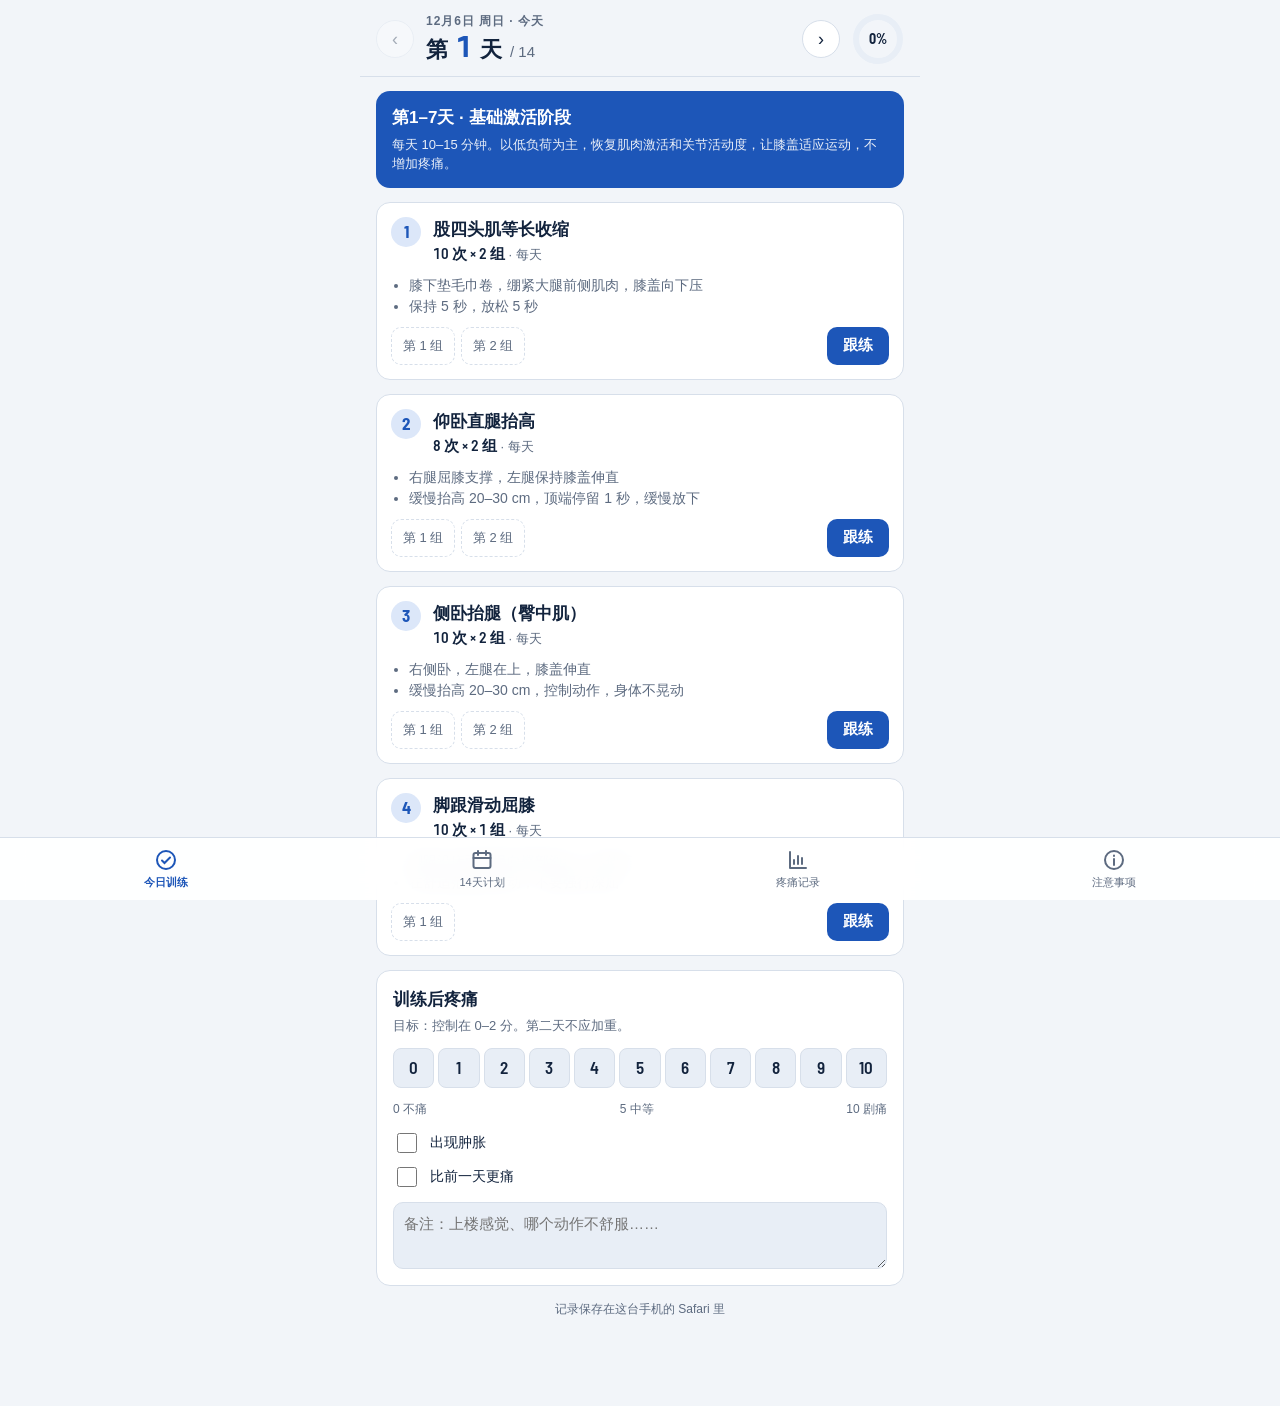
==== docs/index.html @ 47ce2f33 "Add standalone left-knee rehab web app for iPhone Single-page app under docs/ for GitHub Pages: dail" ====
<!doctype html>
<html lang="zh-CN">
<head>
<meta charset="utf-8">
<meta name="viewport" content="width=device-width, initial-scale=1, viewport-fit=cover">
<title>左膝康复 14 天</title>
<meta name="apple-mobile-web-app-status-bar-style" content="default">
<meta name="theme-color" content="#f2f5f9" media="(prefers-color-scheme: light)">
<meta name="theme-color" content="#0c1420" media="(prefers-color-scheme: dark)">
<link rel="apple-touch-icon" href="apple-touch-icon.png">
<link rel="icon" type="image/png" href="apple-touch-icon.png">
<link rel="manifest" href="manifest.webmanifest">
<meta name="apple-mobile-web-app-capable" content="yes">
<meta name="apple-mobile-web-app-title" content="左膝康复">
<link rel="preconnect" href="https://fonts.googleapis.com">
<link rel="stylesheet" href="https://fonts.googleapis.com/css2?family=Barlow+Semi+Condensed:wght@500;600;700&display=swap">
<style>
html { color-scheme: light; padding-top: env(safe-area-inset-top, 0px); }
body { margin: 0; }
[hidden] { display: none !important; }
/* Layout: one-column phone app — sticky day header, exercise list, fixed bottom tab bar; follow-along timer as a full-screen sheet */
:root {
  --bg: #f2f5f9;
  --surface: #ffffff;
  --surface-2: #e8eef6;
  --fg: #12233d;
  --muted: #5d6b80;
  --line: #d7dfea;
  --accent: #1d56b8;
  --accent-ink: #ffffff;
  --accent-soft: #dce7f9;
  --ok: #1f8a4c;
  --ok-soft: #dcf1e4;
  --warn: #b86b00;
  --warn-soft: #fbecd2;
  --bad: #c3332b;
  --bad-soft: #f9dedc;
  --font-ui: -apple-system, BlinkMacSystemFont, "PingFang SC", "Hiragino Sans GB", "Noto Sans SC", "Microsoft YaHei", sans-serif;
  --font-num: "Barlow Semi Condensed", -apple-system, "SF Pro Display", "Helvetica Neue", sans-serif;
  --r: 14px;
}
@media (prefers-color-scheme: dark) {
  :root:not([data-theme="light"]) {
    --bg: #0c1420; --surface: #152132; --surface-2: #1d2c42; --fg: #e6edf7; --muted: #95a3b8; --line: #263852;
    --accent: #6c9ef0; --accent-ink: #0b1626; --accent-soft: #1d3355;
    --ok: #5cc98a; --ok-soft: #173a29; --warn: #f0b04f; --warn-soft: #3c2d14; --bad: #f07a72; --bad-soft: #43201e;
    color-scheme: dark;
  }
}
:root[data-theme="dark"] {
  --bg: #0c1420; --surface: #152132; --surface-2: #1d2c42; --fg: #e6edf7; --muted: #95a3b8; --line: #263852;
  --accent: #6c9ef0; --accent-ink: #0b1626; --accent-soft: #1d3355;
  --ok: #5cc98a; --ok-soft: #173a29; --warn: #f0b04f; --warn-soft: #3c2d14; --bad: #f07a72; --bad-soft: #43201e;
  color-scheme: dark;
}
* { box-sizing: border-box; }
body { background: var(--bg); color: var(--fg); font-family: var(--font-ui); font-size: 15px; line-height: 1.5; -webkit-tap-highlight-color: transparent; }
body::before { content: ""; position: fixed; inset: 0 0 auto; height: env(safe-area-inset-top, 0px); z-index: 10; background: var(--bg); }
button { font: inherit; color: inherit; cursor: pointer; }
button:focus-visible, input:focus-visible { outline: 2px solid var(--accent); outline-offset: 2px; }
.num { font-family: var(--font-num); font-variant-numeric: tabular-nums; }
.wrap { max-width: 560px; margin: 0 auto; padding-left: max(16px, env(safe-area-inset-left, 0px)); padding-right: max(16px, env(safe-area-inset-right, 0px)); padding-block: 0 calc(88px + env(safe-area-inset-bottom, 0px)); }
h1, h2, h3 { text-wrap: balance; margin: 0; }

/* header */
.top { max-width: 560px; margin: 0 auto; padding-left: max(16px, env(safe-area-inset-left, 0px)); padding-right: max(16px, env(safe-area-inset-right, 0px)); position: sticky; top: env(safe-area-inset-top, 0px); z-index: 5; background: var(--bg); padding-block: 12px 10px; display: flex; align-items: center; gap: 12px; border-bottom: 1px solid var(--line); }
.top .titles { flex: 1; min-width: 0; }
.eyebrow { font-size: 12px; letter-spacing: .08em; color: var(--muted); font-weight: 600; }
.top h1 { font-size: 22px; font-weight: 700; display: flex; align-items: baseline; gap: 8px; }
.top h1 .num { font-size: 30px; line-height: 1; color: var(--accent); }
.navbtn { width: 38px; height: 38px; border-radius: 50%; border: 1px solid var(--line); background: var(--surface); display: grid; place-items: center; font-size: 18px; }
.navbtn:disabled { opacity: .35; cursor: default; }
.ring { width: 52px; height: 52px; flex: none; }

section.view { display: grid; gap: 14px; padding-top: 14px; }
.phase { border-radius: var(--r); padding: 14px 16px; background: var(--accent); color: var(--accent-ink); display: grid; gap: 4px; }
.phase .t { font-weight: 700; font-size: 17px; }
.phase .d { font-size: 13px; opacity: .9; }
.banner { border-radius: var(--r); padding: 12px 14px; font-size: 14px; display: grid; gap: 8px; }
.banner.warn { background: var(--warn-soft); color: var(--fg); border: 1px solid color-mix(in srgb, var(--warn) 40%, transparent); }
.banner.bad { background: var(--bad-soft); border: 1px solid color-mix(in srgb, var(--bad) 40%, transparent); }
.banner.ok { background: var(--ok-soft); border: 1px solid color-mix(in srgb, var(--ok) 40%, transparent); }
.banner b { font-weight: 700; }
.link { background: none; border: 0; padding: 0; color: var(--accent); font-weight: 600; text-decoration: underline; text-underline-offset: 3px; justify-self: start; }

/* exercise card */
.ex { background: var(--surface); border: 1px solid var(--line); border-radius: var(--r); padding: 14px; display: grid; gap: 10px; }
.ex.done { border-color: color-mix(in srgb, var(--ok) 55%, var(--line)); }
.ex-head { display: flex; gap: 12px; align-items: flex-start; }
.ex-no { width: 30px; height: 30px; border-radius: 50%; background: var(--accent-soft); color: var(--accent); font-family: var(--font-num); font-weight: 700; display: grid; place-items: center; flex: none; font-size: 17px; }
.ex.done .ex-no { background: var(--ok); color: var(--surface); }
.ex-title { flex: 1; min-width: 0; }
.ex-title h3 { font-size: 17px; font-weight: 700; }
.ex-title .dose { font-size: 13px; color: var(--muted); }
.ex-title .dose .num { font-size: 15px; color: var(--fg); font-weight: 600; }
.ex ul { margin: 0; padding-left: 18px; color: var(--muted); font-size: 14px; }
.ex-actions { display: flex; gap: 8px; align-items: center; flex-wrap: wrap; }
.sets { display: flex; gap: 6px; flex: 1; flex-wrap: wrap; }
.set { min-width: 64px; height: 38px; border-radius: 10px; border: 1.5px dashed var(--line); background: transparent; font-size: 13px; color: var(--muted); padding: 0 10px; }
.set.on { border-style: solid; border-color: var(--ok); background: var(--ok-soft); color: var(--ok); font-weight: 600; }
.go { height: 38px; padding: 0 16px; border-radius: 10px; border: 0; background: var(--accent); color: var(--accent-ink); font-weight: 600; }

/* pain */
.card { background: var(--surface); border: 1px solid var(--line); border-radius: var(--r); padding: 16px; display: grid; gap: 12px; }
.card h2 { font-size: 17px; }
.card .sub { font-size: 13px; color: var(--muted); margin-top: -8px; }
.painrow { display: grid; grid-template-columns: repeat(11, 1fr); gap: 4px; }
.pv { height: 40px; border-radius: 8px; border: 1px solid var(--line); background: var(--surface-2); font-family: var(--font-num); font-weight: 600; font-size: 17px; padding: 0; }
.pv[data-z="g"].on { background: var(--ok); color: var(--surface); border-color: var(--ok); }
.pv[data-z="y"].on { background: var(--warn); color: var(--surface); border-color: var(--warn); }
.pv[data-z="r"].on { background: var(--bad); color: var(--surface); border-color: var(--bad); }
.scale { display: flex; justify-content: space-between; font-size: 12px; color: var(--muted); }
.checks { display: grid; gap: 8px; }
.chk { display: flex; gap: 10px; align-items: center; font-size: 14px; }
.chk input { width: 20px; height: 20px; accent-color: var(--accent); }
textarea { width: 100%; min-height: 64px; border-radius: 10px; border: 1px solid var(--line); background: var(--surface-2); color: var(--fg); font: inherit; padding: 10px; resize: vertical; }

/* plan list */
.days { display: grid; gap: 8px; }
.day { display: grid; grid-template-columns: 54px 1fr auto; gap: 10px; align-items: center; background: var(--surface); border: 1px solid var(--line); border-radius: 12px; padding: 10px 12px; text-align: left; width: 100%; }
.day.today { border-color: var(--accent); box-shadow: 0 0 0 1px var(--accent) inset; }
.day .dn { font-family: var(--font-num); font-weight: 700; font-size: 22px; line-height: 1; }
.day .dn small { display: block; font-family: var(--font-ui); font-size: 11px; font-weight: 500; color: var(--muted); margin-top: 3px; }
.day .meta { min-width: 0; font-size: 13px; color: var(--muted); }
.day .meta b { color: var(--fg); font-weight: 600; font-size: 14px; display: block; }
.pill { font-size: 12px; font-weight: 600; padding: 3px 9px; border-radius: 99px; white-space: nowrap; }
.pill.ok { background: var(--ok-soft); color: var(--ok); }
.pill.part { background: var(--warn-soft); color: var(--warn); }
.pill.none { background: var(--surface-2); color: var(--muted); }
.pill.future { background: transparent; color: var(--muted); border: 1px dashed var(--line); }
.grouphead { font-size: 13px; font-weight: 700; color: var(--muted); letter-spacing: .06em; margin-top: 6px; }

/* stats */
.stats { display: grid; grid-template-columns: repeat(3, 1fr); gap: 8px; }
.stat { background: var(--surface); border: 1px solid var(--line); border-radius: 12px; padding: 12px; }
.stat .v { font-family: var(--font-num); font-size: 30px; font-weight: 700; line-height: 1.1; }
.stat .l { font-size: 12px; color: var(--muted); }
.chart { width: 100%; height: auto; display: block; }

/* guide */
.list { margin: 0; padding-left: 20px; display: grid; gap: 6px; font-size: 14px; }
.avoid { display: grid; grid-template-columns: repeat(3, 1fr); gap: 8px; }
.avoid div { background: var(--bad-soft); color: var(--fg); border-radius: 10px; padding: 10px 6px; text-align: center; font-size: 13px; font-weight: 600; }
.avoid div::before { content: "✕"; display: block; color: var(--bad); font-size: 16px; }
.stairs { display: grid; grid-template-columns: 1fr 1fr; gap: 8px; }
.stairs div { background: var(--accent-soft); border-radius: 10px; padding: 12px; font-size: 14px; }
.stairs b { display: block; font-size: 15px; color: var(--accent); }
.field { display: flex; justify-content: space-between; align-items: center; gap: 12px; font-size: 14px; }
.field input { font: inherit; border: 1px solid var(--line); border-radius: 8px; padding: 6px 8px; background: var(--surface-2); color: var(--fg); }
.btn-ghost { border: 1px solid var(--line); background: var(--surface); border-radius: 10px; padding: 8px 14px; font-size: 14px; }
.btn-danger { border: 0; background: var(--bad); color: var(--surface); border-radius: 10px; padding: 8px 14px; font-size: 14px; font-weight: 600; }
.fine { font-size: 12px; color: var(--muted); }
.sync { font-size: 12px; color: var(--muted); text-align: center; }

/* tab bar */
.tabs { position: fixed; left: 0; right: 0; bottom: 0; z-index: 6; background: color-mix(in srgb, var(--surface) 92%, transparent); backdrop-filter: blur(12px); -webkit-backdrop-filter: blur(12px); border-top: 1px solid var(--line); display: grid; grid-template-columns: repeat(4, 1fr); padding: 6px max(8px, env(safe-area-inset-right, 0px)) calc(6px + env(safe-area-inset-bottom, 0px)) max(8px, env(safe-area-inset-left, 0px)); }
.tabs button { border: 0; background: none; display: grid; justify-items: center; gap: 2px; padding: 4px 0; font-size: 11px; color: var(--muted); }
.tabs button svg { width: 24px; height: 24px; }
.tabs button[aria-selected="true"] { color: var(--accent); font-weight: 600; }

/* timer sheet */
.sheet { position: fixed; inset: 0; z-index: 20; background: var(--bg); display: grid; grid-template-rows: auto 1fr auto; padding: calc(16px + env(safe-area-inset-top, 0px)) max(20px, env(safe-area-inset-right, 0px)) calc(20px + env(safe-area-inset-bottom, 0px)) max(20px, env(safe-area-inset-left, 0px)); }
.sheet-top { display: flex; justify-content: space-between; align-items: center; gap: 12px; }
.sheet-top h2 { font-size: 18px; }
.sheet-mid { display: grid; place-items: center; align-content: center; gap: 14px; text-align: center; }
.cue { font-size: 30px; font-weight: 700; min-height: 1.4em; }
.big { position: relative; width: min(70vw, 280px); aspect-ratio: 1; max-width: 100%; }
.big svg { width: 100%; height: 100%; transform: rotate(-90deg); }
.big .count { position: absolute; inset: 0; display: grid; place-items: center; font-family: var(--font-num); font-size: 96px; font-weight: 700; font-variant-numeric: tabular-nums; }
.progress-line { font-size: 16px; color: var(--muted); }
.progress-line .num { font-size: 20px; color: var(--fg); font-weight: 600; }
.sheet-bot { display: grid; grid-template-columns: 1fr 1.4fr 1fr; gap: 10px; }
.sheet-bot button { height: 54px; border-radius: 14px; border: 1px solid var(--line); background: var(--surface); font-weight: 600; }
.sheet-bot .primary { background: var(--accent); color: var(--accent-ink); border: 0; font-size: 17px; }
.sheet.rest .cue { color: var(--ok); }
.ring-track { stroke: var(--surface-2); }
.ring-fill { stroke: var(--accent); transition: stroke-dashoffset .25s linear; }
.sheet.rest .ring-fill { stroke: var(--ok); }
.toggle { display: flex; align-items: center; gap: 6px; font-size: 13px; color: var(--muted); }
.toggle input { accent-color: var(--accent); width: 18px; height: 18px; }

.confirm { display: flex; gap: 8px; align-items: center; flex-wrap: wrap; font-size: 14px; }
@media (prefers-reduced-motion: reduce) { .ring-fill { transition: none; } }
</style>

</head>
<body>
<header class="top">
  <button class="navbtn" id="prevDay" aria-label="前一天">‹</button>
  <div class="titles">
    <div class="eyebrow" id="dateLabel">左膝康复训练</div>
    <h1 id="dayTitle">第 <span class="num">1</span> 天 <span style="font-size:15px;color:var(--muted);font-weight:500">/ 14</span></h1>
  </div>
  <button class="navbtn" id="nextDay" aria-label="后一天">›</button>
  <svg class="ring" viewBox="0 0 52 52" aria-hidden="true">
    <circle cx="26" cy="26" r="22" fill="none" class="ring-track" stroke-width="6"></circle>
    <circle id="ringFill" cx="26" cy="26" r="22" fill="none" stroke-width="6" stroke-linecap="round" transform="rotate(-90 26 26)" style="stroke:var(--ok)" stroke-dasharray="138.2" stroke-dashoffset="138.2"></circle>
    <text id="ringText" x="26" y="31" text-anchor="middle" font-size="14" font-weight="700" fill="currentColor" style="font-family:var(--font-num)">0%</text>
  </svg>
</header>

<main class="wrap">
  <section class="view" id="view-today"></section>
  <section class="view" id="view-plan" hidden></section>
  <section class="view" id="view-log" hidden></section>
  <section class="view" id="view-guide" hidden></section>
</main>

<nav class="tabs" role="tablist">
  <button role="tab" data-tab="today" aria-selected="true"><svg viewBox="0 0 24 24" fill="none" stroke="currentColor" stroke-width="2" stroke-linecap="round"><circle cx="12" cy="12" r="9"></circle><path d="M8 12.5l2.5 2.5L16 9.5"></path></svg>今日训练</button>
  <button role="tab" data-tab="plan" aria-selected="false"><svg viewBox="0 0 24 24" fill="none" stroke="currentColor" stroke-width="2" stroke-linecap="round"><rect x="3.5" y="5" width="17" height="15" rx="2"></rect><path d="M3.5 10h17M8 3v4M16 3v4"></path></svg>14天计划</button>
  <button role="tab" data-tab="log" aria-selected="false"><svg viewBox="0 0 24 24" fill="none" stroke="currentColor" stroke-width="2" stroke-linecap="round"><path d="M4 20V4M4 20h16M8 16v-4M12 16V8M16 16v-6"></path></svg>疼痛记录</button>
  <button role="tab" data-tab="guide" aria-selected="false"><svg viewBox="0 0 24 24" fill="none" stroke="currentColor" stroke-width="2" stroke-linecap="round"><circle cx="12" cy="12" r="9"></circle><path d="M12 11v6M12 7.5v.5"></path></svg>注意事项</button>
</nav>

<div class="sheet" id="sheet" hidden role="dialog" aria-modal="true" aria-labelledby="sheetTitle">
  <div class="sheet-top">
    <h2 id="sheetTitle">跟练</h2>
    <label class="toggle"><input type="checkbox" id="voiceToggle" checked> 语音提示</label>
  </div>
  <div class="sheet-mid">
    <div class="cue" id="cue">准备</div>
    <div class="big">
      <svg viewBox="0 0 100 100"><circle cx="50" cy="50" r="44" fill="none" class="ring-track" stroke-width="8"></circle><circle id="bigFill" cx="50" cy="50" r="44" fill="none" class="ring-fill" stroke-width="8" stroke-linecap="round" stroke-dasharray="276.5" stroke-dashoffset="0"></circle></svg>
      <div class="count" id="count">3</div>
    </div>
    <div class="progress-line" id="progressLine"></div>
  </div>
  <div class="sheet-bot">
    <button id="tStop">结束</button>
    <button id="tPause" class="primary">暂停</button>
    <button id="tSkip">跳过</button>
  </div>
</div>

<script>
(() => {
  // ---------- plan data (from the 14-day left-knee plan) ----------
  const EX = {
    quad:  { name: "股四头肌等长收缩", tips: ["膝下垫毛巾卷，绷紧大腿前侧肌肉，膝盖向下压", "保持 5 秒，放松 5 秒"],
             phases: [["绷紧，膝盖下压", 5, "work"], ["放松", 5, "rest"]] },
    slr:   { name: "仰卧直腿抬高", tips: ["右腿屈膝支撑，左腿保持膝盖伸直", "缓慢抬高 20–30 cm，顶端停留 1 秒，缓慢放下"],
             phases: [["先绷紧大腿，慢慢抬起", 3, "work"], ["顶端停留", 1, "work"], ["缓慢放下", 3, "work"], ["休息", 2, "rest"]] },
    side:  { name: "侧卧抬腿（臀中肌）", tips: ["右侧卧，左腿在上，膝盖伸直", "缓慢抬高 20–30 cm，控制动作，身体不晃动"],
             phases: [["慢慢抬起", 3, "work"], ["停留", 1, "work"], ["缓慢放下", 3, "work"], ["休息", 2, "rest"]] },
    heel:  { name: "脚跟滑动屈膝", tips: ["脚跟沿床面缓慢向臀部滑动，再伸直", "在舒适范围内活动，不要强行深屈"],
             phases: [["脚跟滑向臀部", 4, "work"], ["慢慢伸直", 4, "work"], ["休息", 2, "rest"]] },
    bridge:{ name: "桥式（臀部）", tips: ["仰卧屈膝，双脚与髋同宽", "臀部发力抬起至肩、髋、膝一条线，再慢慢放下"],
             phases: [["臀部发力抬起", 2, "work"], ["顶端停留", 2, "work"], ["缓慢放下", 3, "work"], ["休息", 2, "rest"]] },
    sts:   { name: "高椅坐站", tips: ["选择较高的椅子，双脚与肩同宽", "缓慢起立和坐下，控制膝盖方向", "如疼痛明显，减少次数或暂停"],
             phases: [["慢慢站起", 3, "work"], ["慢慢坐下", 4, "work"], ["休息", 3, "rest"]] },
    walk:  { name: "平地慢走", tips: ["平地慢走 5–10 分钟，保持正常步幅", "不增加疼痛或肿胀"], timed: true }
  };
  const PHASES = [
    { key: 1, title: "基础激活阶段", time: "每天 10–15 分钟",
      desc: "以低负荷为主，恢复肌肉激活和关节活动度，让膝盖适应运动，不增加疼痛。",
      list: [ ["quad", 10, 2, "10 次 × 2 组"], ["slr", 8, 2, "8 次 × 2 组"], ["side", 10, 2, "10 次 × 2 组"], ["heel", 10, 1, "10 次 × 1 组"] ] },
    { key: 2, title: "力量提升阶段", time: "每天 15–20 分钟",
      desc: "在第 1 周没有明显加重疼痛的前提下，逐步增加训练量，加入轻度负重动作。",
      list: [ ["quad", 10, 2, "10 次 × 2 组"], ["slr", 10, 2, "10–12 次 × 2 组"], ["side", 10, 2, "10–12 次 × 2 组"],
              ["bridge", 10, 2, "10 次 × 2 组"], ["sts", 5, 2, "5–8 次 × 1–2 组"], ["walk", 5, 1, "5–10 分钟"] ] }
  ];
  const SET_REST = 30;

  // ---------- dates ----------
  const pad = n => String(n).padStart(2, "0");
  const ymd = d => `${d.getFullYear()}-${pad(d.getMonth() + 1)}-${pad(d.getDate())}`;
  const parse = s => { const [y, m, d] = s.split("-").map(Number); return new Date(y, m - 1, d); };
  const addDays = (s, n) => { const d = parse(s); d.setDate(d.getDate() + n); return ymd(d); };
  const diffDays = (a, b) => Math.round((Date.UTC(...b.split("-").map((v, i) => i === 1 ? v - 1 : +v)) - Date.UTC(...a.split("-").map((v, i) => i === 1 ? v - 1 : +v))) / 864e5);
  const WD = "日一二三四五六";
  const fmt = s => { const d = parse(s); return `${d.getMonth() + 1}月${d.getDate()}日 周${WD[d.getDay()]}`; };
  const todayStr = () => ymd(new Date());

  // ---------- state ----------
  const LS = "knee14.v1";
  let state = { start: todayStr(), log: {}, stayPhase1: false, updatedAt: 0 };
  try { const s = JSON.parse(localStorage.getItem(LS) || "null"); if (s && s.start) state = Object.assign(state, s); } catch (e) {}
  let viewDay = clampDay(diffDays(state.start, todayStr()) + 1);
  let tab = "today";

  function clampDay(n) { return Math.min(14, Math.max(1, n)); }
  const dateOf = n => addDays(state.start, n - 1);
  const entry = n => state.log[dateOf(n)] || (state.log[dateOf(n)] = { sets: {}, pain: null, swell: false, worse: false, note: "" });
  const peek = n => state.log[dateOf(n)];
  const week1Flag = () => { for (let i = 1; i <= 7; i++) { const e = peek(i); if (e && ((e.pain ?? 0) > 2 || e.swell || e.worse)) return true; } return false; };
  const phaseFor = n => (n >= 8 && !state.stayPhase1) ? PHASES[1] : PHASES[0];
  function completion(n) {
    const e = peek(n), p = phaseFor(n);
    const total = p.list.reduce((a, x) => a + x[2], 0);
    if (!e) return { done: 0, total };
    const done = p.list.reduce((a, [k, , sets]) => a + Math.min(sets, e.sets[k] || 0), 0);
    return { done, total };
  }

  function save() {
    state.updatedAt = Date.now();
    try { localStorage.setItem(LS, JSON.stringify(state)); } catch (e) {}
  }

  // ---------- render ----------
  const $ = id => document.getElementById(id);
  const esc = s => String(s).replace(/[&<>"]/g, c => ({ "&": "&amp;", "<": "&lt;", ">": "&gt;", '"': "&quot;" }[c]));
  const zone = v => v <= 2 ? "g" : v <= 4 ? "y" : "r";

  function renderHeader() {
    const realDay = diffDays(state.start, todayStr()) + 1;
    $("dateLabel").textContent = fmt(dateOf(viewDay)) + (viewDay === realDay ? " · 今天" : "");
    $("dayTitle").innerHTML = `第 <span class="num">${viewDay}</span> 天 <span style="font-size:15px;color:var(--muted);font-weight:500">/ 14</span>`;
    $("prevDay").disabled = viewDay <= 1; $("nextDay").disabled = viewDay >= 14;
    const c = completion(viewDay), pct = c.total ? c.done / c.total : 0;
    $("ringFill").setAttribute("stroke-dashoffset", (138.2 * (1 - pct)).toFixed(1));
    $("ringText").textContent = Math.round(pct * 100) + "%";
    document.querySelector(".top").hidden = tab !== "today";
  }

  function renderToday() {
    const p = phaseFor(viewDay), e = entry(viewDay);
    let h = `<div class="phase"><div class="t">第${p.key === 1 ? "1–7" : "8–14"}天 · ${p.title}</div><div class="d">${p.time}。${p.desc}</div></div>`;
    if (viewDay >= 8 && week1Flag() && !state.stayPhase1) {
      h += `<div class="banner warn"><div><b>第 1 周有疼痛超过 2 分或肿胀/加重的记录。</b>计划要求在第 1 周没有明显加重的前提下才进入力量阶段。</div><button class="link" data-act="stay1">继续做第 1 阶段动作</button></div>`;
    } else if (state.stayPhase1 && viewDay >= 8) {
      h += `<div class="banner ok"><div>你选择了继续做第 1 阶段动作，等膝盖状态稳定后再进阶。</div><button class="link" data-act="go2">切换到力量提升阶段</button></div>`;
    }
    const yest = viewDay > 1 ? peek(viewDay - 1) : null;
    if (yest && ((yest.pain ?? 0) > 2 || yest.swell || yest.worse)) {
      h += `<div class="banner warn"><div><b>前一天疼痛 ${yest.pain ?? "—"}/10${yest.swell ? "，有肿胀" : ""}${yest.worse ? "，疼痛加重" : ""}。</b>今天请降低负荷：减少次数或组数，动作幅度放小。</div></div>`;
    }
    p.list.forEach(([k, reps, sets, dose], i) => {
      const ex = EX[k], n = Math.min(sets, e.sets[k] || 0);
      h += `<article class="ex${n >= sets ? " done" : ""}">
        <div class="ex-head"><div class="ex-no">${i + 1}</div><div class="ex-title"><h3>${ex.name}</h3><div class="dose"><span class="num">${dose}</span> · 每天</div></div></div>
        <ul>${ex.tips.map(t => `<li>${t}</li>`).join("")}</ul>
        <div class="ex-actions"><div class="sets">${Array.from({ length: sets }, (_, s) => `<button class="set${s < n ? " on" : ""}" data-act="set" data-k="${k}" data-s="${s}" aria-pressed="${s < n}">${s < n ? "✓ " : ""}${ex.timed ? "已完成" : `第 ${s + 1} 组`}</button>`).join("")}</div>
        <button class="go" data-act="train" data-k="${k}" data-i="${i}">${ex.timed ? "开始计时" : "跟练"}</button></div>
      </article>`;
    });
    const pv = e.pain;
    h += `<div class="card"><h2>训练后疼痛</h2><div class="sub">目标：控制在 0–2 分。第二天不应加重。</div>
      <div class="painrow">${Array.from({ length: 11 }, (_, v) => `<button class="pv${pv === v ? " on" : ""}" data-z="${zone(v)}" data-act="pain" data-v="${v}" aria-pressed="${pv === v}">${v}</button>`).join("")}</div>
      <div class="scale"><span>0 不痛</span><span>5 中等</span><span>10 剧痛</span></div>
      ${pv != null && pv > 2 ? `<div class="banner ${pv >= 5 ? "bad" : "warn"}">${pv >= 5 ? "<b>疼痛偏高。</b>明天暂停加量，只做最轻松的动作；如持续，请就医。" : "<b>超过 2 分。</b>明天减少次数或组数，降低负荷。"}</div>` : ""}
      <div class="checks">
        <label class="chk"><input type="checkbox" id="swell" ${e.swell ? "checked" : ""}> 出现肿胀</label>
        <label class="chk"><input type="checkbox" id="worse" ${e.worse ? "checked" : ""}> 比前一天更痛</label>
      </div>
      <textarea id="note" placeholder="备注：上楼感觉、哪个动作不舒服……">${esc(e.note || "")}</textarea>
    </div>
    <div class="sync">记录保存在这台手机的 Safari 里</div>`;
    $("view-today").innerHTML = h;
    $("swell").onchange = ev => { entry(viewDay).swell = ev.target.checked; save(); renderAll(); };
    $("worse").onchange = ev => { entry(viewDay).worse = ev.target.checked; save(); renderAll(); };
    $("note").oninput = ev => { entry(viewDay).note = ev.target.value; save(); };
  }

  function renderPlan() {
    const realDay = diffDays(state.start, todayStr()) + 1;
    let h = "";
    [[1, 7, PHASES[0]], [8, 14, PHASES[1]]].forEach(([a, b, p]) => {
      h += `<div class="grouphead">第${a}–${b}天 · ${p.title} · ${p.time}</div><div class="days">`;
      for (let n = a; n <= b; n++) {
        const c = completion(n), e = peek(n);
        let pill;
        if (n > realDay) pill = `<span class="pill future">未开始</span>`;
        else if (c.done >= c.total) pill = `<span class="pill ok">已完成</span>`;
        else if (c.done > 0) pill = `<span class="pill part">${c.done}/${c.total} 组</span>`;
        else pill = `<span class="pill none">未训练</span>`;
        const pain = e && e.pain != null ? ` · 疼痛 ${e.pain}/10` : "";
        h += `<button class="day${n === realDay ? " today" : ""}" data-act="open" data-n="${n}"><div class="dn">${n}<small>${n === realDay ? "今天" : "天"}</small></div><div class="meta"><b>${fmt(dateOf(n))}</b>${phaseFor(n).list.length} 个动作${pain}</div>${pill}</button>`;
      }
      h += `</div>`;
    });
    $("view-plan").innerHTML = h;
  }

  function renderLog() {
    const realDay = clampDay(diffDays(state.start, todayStr()) + 1);
    let full = 0, pains = [], over = 0;
    for (let n = 1; n <= 14; n++) {
      const c = completion(n); if (c.done >= c.total) full++;
      const e = peek(n); if (e && e.pain != null) { pains.push(e.pain); if (e.pain > 2) over++; }
    }
    const avg = pains.length ? (pains.reduce((a, b) => a + b, 0) / pains.length).toFixed(1) : "—";
    // chart
    const W = 340, H = 180, L = 26, R = 8, T = 10, B = 26, cw = (W - L - R) / 14, y = v => T + (H - T - B) * (1 - v / 10);
    let bars = "";
    for (let n = 1; n <= 14; n++) {
      const e = peek(n), x = L + cw * (n - 1);
      if (e && e.pain != null) {
        const col = e.pain <= 2 ? "var(--ok)" : e.pain <= 4 ? "var(--warn)" : "var(--bad)";
        const top = e.pain === 0 ? y(0) - 2 : y(e.pain);
        bars += `<rect x="${(x + cw * .18).toFixed(1)}" y="${top.toFixed(1)}" width="${(cw * .64).toFixed(1)}" height="${(y(0) - top).toFixed(1)}" rx="2" fill="${col}"></rect>`;
        bars += `<text x="${(x + cw / 2).toFixed(1)}" y="${(top - 3).toFixed(1)}" text-anchor="middle" font-size="9" fill="var(--fg)">${e.pain}</text>`;
      }
      bars += `<text x="${(x + cw / 2).toFixed(1)}" y="${H - 10}" text-anchor="middle" font-size="9" fill="${n === realDay ? "var(--accent)" : "var(--muted)"}" font-weight="${n === realDay ? 700 : 400}">${n}</text>`;
    }
    const grid = [0, 2, 5, 10].map(v => `<line x1="${L}" x2="${W - R}" y1="${y(v)}" y2="${y(v)}" stroke="${v === 2 ? "var(--ok)" : "var(--line)"}" stroke-dasharray="${v === 2 ? "4 3" : ""}" stroke-width="1"></line><text x="${L - 5}" y="${y(v) + 3}" text-anchor="end" font-size="9" fill="var(--muted)">${v}</text>`).join("");
    let h = `<div class="stats">
      <div class="stat"><div class="v">${full}<span style="font-size:16px;color:var(--muted)">/14</span></div><div class="l">完整训练天数</div></div>
      <div class="stat"><div class="v">${avg}</div><div class="l">平均疼痛</div></div>
      <div class="stat"><div class="v" style="color:${over ? "var(--warn)" : "var(--ok)"}">${over}</div><div class="l">超过 2 分的天数</div></div>
    </div>
    <div class="card"><h2>每日训练后疼痛</h2><div class="sub">虚线为目标上限 2 分 · 横轴为第几天</div>
      <svg class="chart num" viewBox="0 0 ${W} ${H}" role="img" aria-label="14 天疼痛评分柱状图">${grid}${bars}</svg>
      ${pains.length ? "" : `<div class="fine">还没有记录。每次训练后在「今日训练」底部选择疼痛分数。</div>`}
    </div>
    <div class="card"><h2>设置</h2>
      <div class="field"><label for="startDate">计划开始日期</label><input type="date" id="startDate" value="${state.start}"></div>
      <div class="fine">更改开始日期会重新计算每天对应第几天，已记录的数据按日期保留。</div>
      <div class="confirm" id="resetBox"><button class="btn-ghost" data-act="reset1">清除全部记录</button></div>
    </div>`;
    $("view-log").innerHTML = h;
    $("startDate").onchange = ev => { if (!ev.target.value) return; state.start = ev.target.value; viewDay = clampDay(diffDays(state.start, todayStr()) + 1); save(); renderAll(); };
  }

  function renderGuide() {
    $("view-guide").innerHTML = `
    <div class="card"><h2>你的当前情况</h2><ul class="list">
      <li>上楼疼痛 5/10，能正常上楼但有疼痛</li><li>无明显肿胀</li><li>能完全伸直，无卡锁</li><li>2026/03 MRI：外侧盘状半月板退变损伤</li></ul></div>
    <div class="card"><h2>训练原则</h2><ul class="list">
      <li>疼痛控制在 0–2/10</li><li>循序渐进，不硬撑</li><li>训练后或第二天不加重</li><li>如出现肿胀/加重，降低负荷</li><li>每天坚持 10–15 分钟</li></ul></div>
    <div class="card"><h2>上下楼梯</h2><div class="stairs">
      <div><b>上楼</b>健侧（右腿）先上，患侧（左腿）跟上</div>
      <div><b>下楼</b>患侧（左腿）先下，健侧（右腿）跟下</div></div>
      <div class="fine">尽量乘电梯，减少不必要的楼梯活动。</div></div>
    <div class="card"><h2>暂时避免</h2><div class="avoid">
      <div>跑步</div><div>跳跃/篮球</div><div>深蹲/弓步</div><div>骑行（暂缓）</div><div>跪地</div><div>负重转身</div></div></div>
    <div class="card" style="border-color:color-mix(in srgb, var(--bad) 50%, var(--line))"><h2 style="color:var(--bad)">出现以下情况，请及时就医</h2><ul class="list">
      <li>膝盖突然卡住，无法伸直</li><li>明显肿胀或反复肿胀</li><li>疼痛持续加重，影响日常生活</li><li>不能承重或明显跛行</li><li>膝关节红肿发热</li></ul></div>
    <div class="card"><h2>放到 iPhone 主屏幕</h2><ol class="list">
      <li>用 Safari 打开这个页面</li><li>点底部的「分享」按钮</li><li>选择「添加到主屏幕」</li></ol>
      <div class="fine">之后就能像 App 一样从主屏幕打开。本页内容整理自你的康复计划，不替代医生或康复师的意见。</div></div>`;
  }

  function renderAll() {
    renderHeader();
    if (tab === "today") renderToday();
    if (tab === "plan") renderPlan();
    if (tab === "log") renderLog();
    if (tab === "guide") renderGuide();
  }

  function setTab(t) {
    tab = t;
    document.querySelectorAll(".tabs button").forEach(b => b.setAttribute("aria-selected", b.dataset.tab === t));
    ["today", "plan", "log", "guide"].forEach(v => $("view-" + v).hidden = v !== t);
    renderAll(); window.scrollTo(0, 0);
  }

  // ---------- events ----------
  document.querySelector(".tabs").addEventListener("click", ev => { const b = ev.target.closest("button"); if (b) setTab(b.dataset.tab); });
  $("prevDay").onclick = () => { viewDay = clampDay(viewDay - 1); renderAll(); };
  $("nextDay").onclick = () => { viewDay = clampDay(viewDay + 1); renderAll(); };
  document.querySelector("main").addEventListener("click", ev => {
    const b = ev.target.closest("[data-act]"); if (!b) return;
    const a = b.dataset.act;
    if (a === "set") { const e = entry(viewDay), s = +b.dataset.s, cur = e.sets[b.dataset.k] || 0; e.sets[b.dataset.k] = s < cur ? s : s + 1; save(); renderAll(); }
    if (a === "pain") { const e = entry(viewDay), v = +b.dataset.v; e.pain = e.pain === v ? null : v; save(); renderAll(); }
    if (a === "stay1") { state.stayPhase1 = true; save(); renderAll(); }
    if (a === "go2") { state.stayPhase1 = false; save(); renderAll(); }
    if (a === "open") { viewDay = +b.dataset.n; setTab("today"); }
    if (a === "train") startTrainer(b.dataset.k, +b.dataset.i);
    if (a === "reset1") { $("resetBox").innerHTML = `<span>确定清除 14 天的全部记录？</span><button class="btn-danger" data-act="reset2">清除</button><button class="btn-ghost" data-act="reset0">取消</button>`; }
    if (a === "reset0") renderLog();
    if (a === "reset2") { state.log = {}; state.stayPhase1 = false; save(); renderAll(); }
  });

  // ---------- follow-along trainer ----------
  let T = null, audioCtx = null, wakeLock = null;
  const voiceOn = () => $("voiceToggle").checked;
  function beep(freq = 880, dur = 0.12) {
    try {
      audioCtx = audioCtx || new (window.AudioContext || window.webkitAudioContext)();
      const o = audioCtx.createOscillator(), g = audioCtx.createGain();
      o.frequency.value = freq; g.gain.value = 0.15; o.connect(g); g.connect(audioCtx.destination);
      o.start(); o.stop(audioCtx.currentTime + dur);
    } catch (e) {}
  }
  function say(t) {
    if (!voiceOn()) return;
    try { speechSynthesis.cancel(); const u = new SpeechSynthesisUtterance(t); u.lang = "zh-CN"; u.rate = 1.05; speechSynthesis.speak(u); } catch (e) {}
  }
  function buildSteps(k, reps, sets) {
    const ex = EX[k], steps = [{ label: "准备", s: 3, kind: "rest", set: 1, rep: 0 }];
    if (ex.timed) { steps.push({ label: "平地慢走", s: reps * 60, kind: "work", set: 1, rep: 0, finishSet: 1 }); return steps; }
    for (let s = 1; s <= sets; s++) {
      for (let r = 1; r <= reps; r++) ex.phases.forEach(([label, secs, kind], pi) => {
        if (kind === "rest" && r === reps) return;
        steps.push({ label, s: secs, kind, set: s, rep: r, say: pi === 0 && r > 1 ? `第${r}次，${label}` : label });
      });
      if (s < sets) steps.push({ label: "组间休息", s: SET_REST, kind: "rest", set: s + 1, rep: 0 });
    }
    // mark the last work phase of each set as finishing it
    steps.forEach((st, i) => { if (st.kind === "work" && st.rep === reps && (!steps[i + 1] || steps[i + 1].set !== st.set || steps[i + 1].rep === 0)) st.finishSet = st.set; });
    return steps;
  }
  function startTrainer(k, i) {
    const p = phaseFor(viewDay), [, reps, sets] = p.list[i], ex = EX[k];
    T = { k, reps, sets, ex, steps: buildSteps(k, reps, sets), idx: 0, left: 3, paused: false, day: viewDay, tick: null };
    $("sheetTitle").textContent = ex.name;
    $("sheet").hidden = false; $("tPause").textContent = "暂停";
    try { navigator.wakeLock && navigator.wakeLock.request("screen").then(w => wakeLock = w).catch(() => {}); } catch (e) {}
    beep(660); enterStep();
    T.tick = setInterval(tick, 1000);
  }
  function enterStep() {
    const st = T.steps[T.idx]; T.left = st.s;
    $("sheet").classList.toggle("rest", st.kind === "rest");
    $("cue").textContent = st.label;
    say(st.say || st.label);
    paintTimer();
  }
  function paintTimer() {
    const st = T.steps[T.idx];
    const mm = T.left >= 60 ? `${Math.floor(T.left / 60)}:${pad(T.left % 60)}` : T.left;
    $("count").textContent = mm;
    $("count").style.fontSize = T.left >= 60 ? "72px" : "";
    $("bigFill").setAttribute("stroke-dashoffset", (276.5 * (1 - T.left / st.s)).toFixed(1));
    $("progressLine").innerHTML = T.ex.timed ? `目标 <span class="num">5–10</span> 分钟，感觉良好可继续走` :
      st.rep ? `第 <span class="num">${st.set}</span>/${T.sets} 组 · 第 <span class="num">${st.rep}</span>/${T.reps} 次` : `下一组：第 <span class="num">${st.set}</span>/${T.sets} 组`;
  }
  function tick() {
    if (T.paused) return;
    T.left--;
    if (T.left <= 3 && T.left > 0 && T.steps[T.idx].kind === "rest" && T.steps[T.idx].s > 5) beep(520, .08);
    if (T.left <= 0) return advance();
    paintTimer();
  }
  function advance() {
    const st = T.steps[T.idx];
    if (st.finishSet) { const e = entry(T.day); e.sets[T.k] = Math.max(e.sets[T.k] || 0, st.finishSet); save(); }
    T.idx++;
    if (T.idx >= T.steps.length) return finish(true);
    beep(T.steps[T.idx].kind === "work" ? 880 : 600); enterStep();
  }
  function finish(done) {
    clearInterval(T.tick);
    if (done) { beep(990, .25); say("完成，记得记录疼痛分数"); }
    T = null; $("sheet").hidden = true;
    try { wakeLock && wakeLock.release(); } catch (e) {} wakeLock = null;
    renderAll();
  }
  $("tPause").onclick = () => { if (!T) return; T.paused = !T.paused; $("tPause").textContent = T.paused ? "继续" : "暂停"; if (T.paused) try { speechSynthesis.cancel(); } catch (e) {} };
  $("tSkip").onclick = () => { if (T) advance(); };
  $("tStop").onclick = () => { if (T) { try { speechSynthesis.cancel(); } catch (e) {} finish(false); } };

  renderAll();

})();
</script>
</body>
</html>
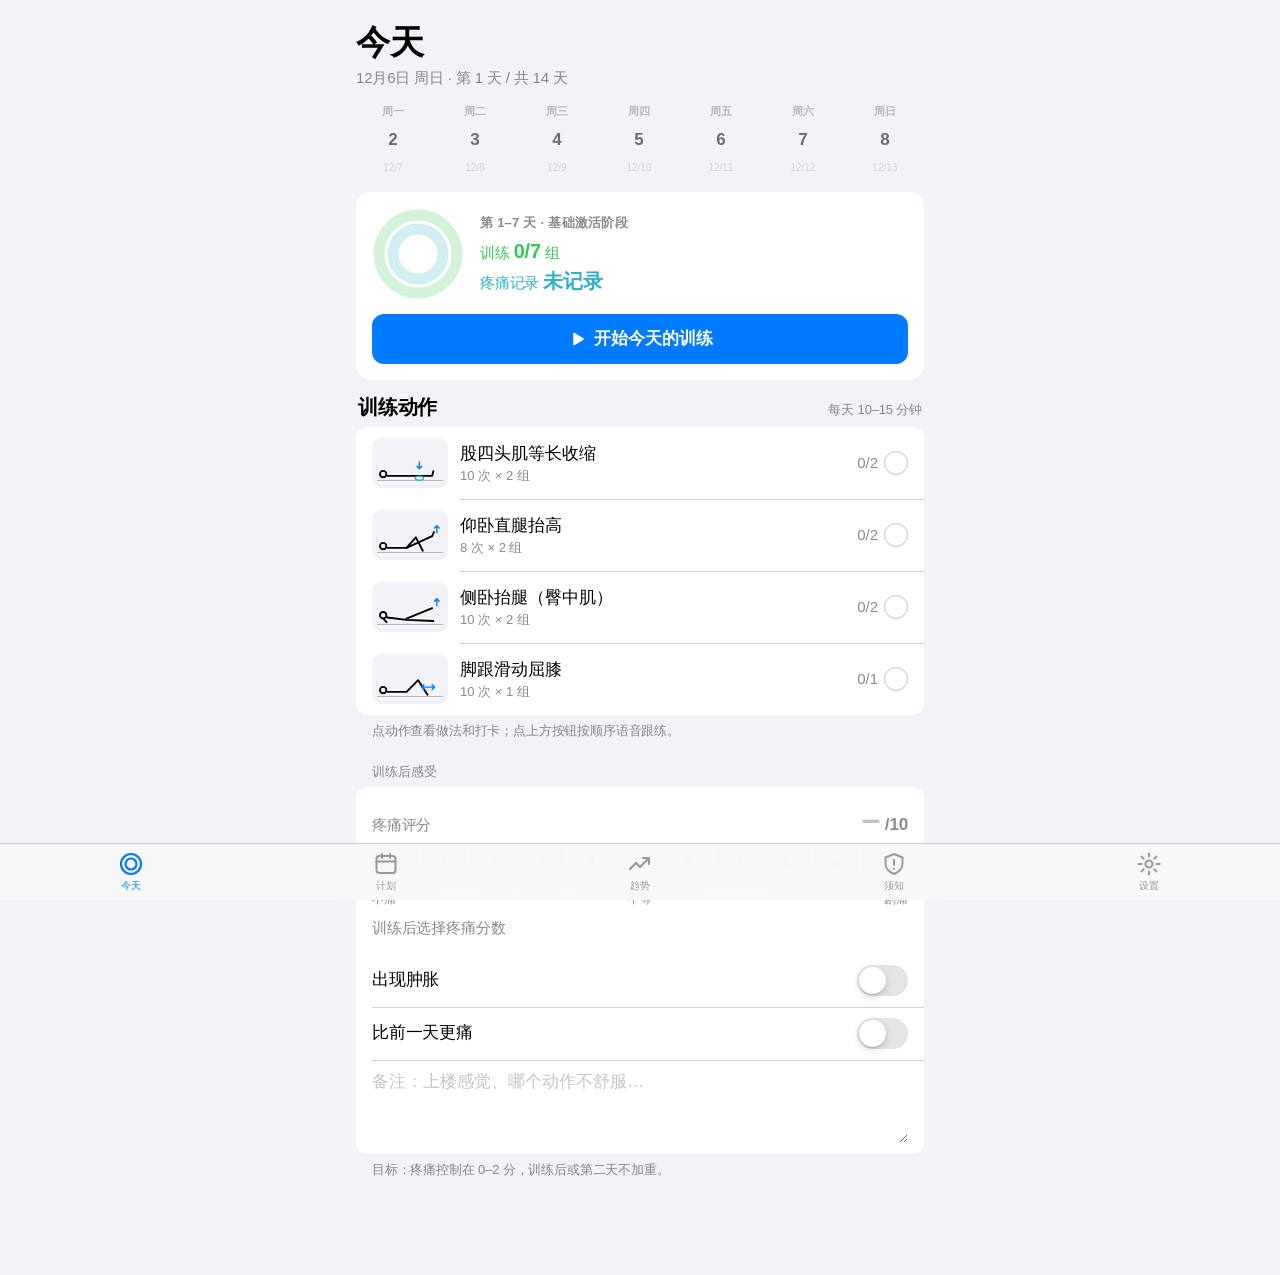
==== commit 503d10cc: "Redesign knee rehab app in iOS style, add reminders and backups - iOS look: large titles, inset grou" ====
--- a/docs/index.html
+++ b/docs/index.html
@@ -4,548 +4,833 @@
 <meta charset="utf-8">
 <meta name="viewport" content="width=device-width, initial-scale=1, viewport-fit=cover">
 <title>左膝康复 14 天</title>
+<meta name="apple-mobile-web-app-capable" content="yes">
+<meta name="mobile-web-app-capable" content="yes">
+<meta name="apple-mobile-web-app-title" content="左膝康复">
 <meta name="apple-mobile-web-app-status-bar-style" content="default">
-<meta name="theme-color" content="#f2f5f9" media="(prefers-color-scheme: light)">
-<meta name="theme-color" content="#0c1420" media="(prefers-color-scheme: dark)">
+<meta name="theme-color" content="#f2f2f7" media="(prefers-color-scheme: light)">
+<meta name="theme-color" content="#000000" media="(prefers-color-scheme: dark)">
 <link rel="apple-touch-icon" href="apple-touch-icon.png">
 <link rel="icon" type="image/png" href="apple-touch-icon.png">
 <link rel="manifest" href="manifest.webmanifest">
-<meta name="apple-mobile-web-app-capable" content="yes">
-<meta name="apple-mobile-web-app-title" content="左膝康复">
-<link rel="preconnect" href="https://fonts.googleapis.com">
-<link rel="stylesheet" href="https://fonts.googleapis.com/css2?family=Barlow+Semi+Condensed:wght@500;600;700&display=swap">
 <style>
-html { color-scheme: light; padding-top: env(safe-area-inset-top, 0px); }
-body { margin: 0; }
-[hidden] { display: none !important; }
-/* Layout: one-column phone app — sticky day header, exercise list, fixed bottom tab bar; follow-along timer as a full-screen sheet */
+/* Layout: iOS-style app — large title per tab, inset grouped lists, fixed translucent tab bar, bottom sheets and a full-screen workout timer */
 :root {
-  --bg: #f2f5f9;
-  --surface: #ffffff;
-  --surface-2: #e8eef6;
-  --fg: #12233d;
-  --muted: #5d6b80;
-  --line: #d7dfea;
-  --accent: #1d56b8;
-  --accent-ink: #ffffff;
-  --accent-soft: #dce7f9;
-  --ok: #1f8a4c;
-  --ok-soft: #dcf1e4;
-  --warn: #b86b00;
-  --warn-soft: #fbecd2;
-  --bad: #c3332b;
-  --bad-soft: #f9dedc;
-  --font-ui: -apple-system, BlinkMacSystemFont, "PingFang SC", "Hiragino Sans GB", "Noto Sans SC", "Microsoft YaHei", sans-serif;
-  --font-num: "Barlow Semi Condensed", -apple-system, "SF Pro Display", "Helvetica Neue", sans-serif;
-  --r: 14px;
+  --bg: #f2f2f7;
+  --card: #ffffff;
+  --card-2: #f2f2f7;
+  --fg: #000000;
+  --fg-2: rgba(60, 60, 67, .6);
+  --fg-3: rgba(60, 60, 67, .3);
+  --sep: rgba(60, 60, 67, .22);
+  --fill: rgba(120, 120, 128, .12);
+  --fill-2: rgba(120, 120, 128, .2);
+  --bar: rgba(249, 249, 249, .86);
+  --blue: #007aff;
+  --green: #34c759;
+  --orange: #ff9500;
+  --red: #ff3b30;
+  --teal: #30b0c7;
+  --dim: rgba(0, 0, 0, .35);
+  --font: -apple-system, BlinkMacSystemFont, "SF Pro Text", "PingFang SC", "Hiragino Sans GB", "Helvetica Neue", "Noto Sans SC", sans-serif;
+  --round: ui-rounded, "SF Pro Rounded", -apple-system, "PingFang SC", "Helvetica Neue", sans-serif;
+  color-scheme: light;
 }
 @media (prefers-color-scheme: dark) {
-  :root:not([data-theme="light"]) {
-    --bg: #0c1420; --surface: #152132; --surface-2: #1d2c42; --fg: #e6edf7; --muted: #95a3b8; --line: #263852;
-    --accent: #6c9ef0; --accent-ink: #0b1626; --accent-soft: #1d3355;
-    --ok: #5cc98a; --ok-soft: #173a29; --warn: #f0b04f; --warn-soft: #3c2d14; --bad: #f07a72; --bad-soft: #43201e;
+  :root {
+    --bg: #000000; --card: #1c1c1e; --card-2: #2c2c2e; --fg: #ffffff;
+    --fg-2: rgba(235, 235, 245, .6); --fg-3: rgba(235, 235, 245, .3); --sep: rgba(84, 84, 88, .55);
+    --fill: rgba(120, 120, 128, .24); --fill-2: rgba(120, 120, 128, .36); --bar: rgba(22, 22, 24, .86);
+    --blue: #0a84ff; --green: #30d158; --orange: #ff9f0a; --red: #ff453a; --teal: #40c8e0; --dim: rgba(0, 0, 0, .55);
     color-scheme: dark;
   }
-}
-:root[data-theme="dark"] {
-  --bg: #0c1420; --surface: #152132; --surface-2: #1d2c42; --fg: #e6edf7; --muted: #95a3b8; --line: #263852;
-  --accent: #6c9ef0; --accent-ink: #0b1626; --accent-soft: #1d3355;
-  --ok: #5cc98a; --ok-soft: #173a29; --warn: #f0b04f; --warn-soft: #3c2d14; --bad: #f07a72; --bad-soft: #43201e;
-  color-scheme: dark;
 }
 * { box-sizing: border-box; }
-body { background: var(--bg); color: var(--fg); font-family: var(--font-ui); font-size: 15px; line-height: 1.5; -webkit-tap-highlight-color: transparent; }
-body::before { content: ""; position: fixed; inset: 0 0 auto; height: env(safe-area-inset-top, 0px); z-index: 10; background: var(--bg); }
-button { font: inherit; color: inherit; cursor: pointer; }
-button:focus-visible, input:focus-visible { outline: 2px solid var(--accent); outline-offset: 2px; }
-.num { font-family: var(--font-num); font-variant-numeric: tabular-nums; }
-.wrap { max-width: 560px; margin: 0 auto; padding-left: max(16px, env(safe-area-inset-left, 0px)); padding-right: max(16px, env(safe-area-inset-right, 0px)); padding-block: 0 calc(88px + env(safe-area-inset-bottom, 0px)); }
-h1, h2, h3 { text-wrap: balance; margin: 0; }
-
-/* header */
-.top { max-width: 560px; margin: 0 auto; padding-left: max(16px, env(safe-area-inset-left, 0px)); padding-right: max(16px, env(safe-area-inset-right, 0px)); position: sticky; top: env(safe-area-inset-top, 0px); z-index: 5; background: var(--bg); padding-block: 12px 10px; display: flex; align-items: center; gap: 12px; border-bottom: 1px solid var(--line); }
-.top .titles { flex: 1; min-width: 0; }
-.eyebrow { font-size: 12px; letter-spacing: .08em; color: var(--muted); font-weight: 600; }
-.top h1 { font-size: 22px; font-weight: 700; display: flex; align-items: baseline; gap: 8px; }
-.top h1 .num { font-size: 30px; line-height: 1; color: var(--accent); }
-.navbtn { width: 38px; height: 38px; border-radius: 50%; border: 1px solid var(--line); background: var(--surface); display: grid; place-items: center; font-size: 18px; }
-.navbtn:disabled { opacity: .35; cursor: default; }
-.ring { width: 52px; height: 52px; flex: none; }
-
-section.view { display: grid; gap: 14px; padding-top: 14px; }
-.phase { border-radius: var(--r); padding: 14px 16px; background: var(--accent); color: var(--accent-ink); display: grid; gap: 4px; }
-.phase .t { font-weight: 700; font-size: 17px; }
-.phase .d { font-size: 13px; opacity: .9; }
-.banner { border-radius: var(--r); padding: 12px 14px; font-size: 14px; display: grid; gap: 8px; }
-.banner.warn { background: var(--warn-soft); color: var(--fg); border: 1px solid color-mix(in srgb, var(--warn) 40%, transparent); }
-.banner.bad { background: var(--bad-soft); border: 1px solid color-mix(in srgb, var(--bad) 40%, transparent); }
-.banner.ok { background: var(--ok-soft); border: 1px solid color-mix(in srgb, var(--ok) 40%, transparent); }
-.banner b { font-weight: 700; }
-.link { background: none; border: 0; padding: 0; color: var(--accent); font-weight: 600; text-decoration: underline; text-underline-offset: 3px; justify-self: start; }
-
-/* exercise card */
-.ex { background: var(--surface); border: 1px solid var(--line); border-radius: var(--r); padding: 14px; display: grid; gap: 10px; }
-.ex.done { border-color: color-mix(in srgb, var(--ok) 55%, var(--line)); }
-.ex-head { display: flex; gap: 12px; align-items: flex-start; }
-.ex-no { width: 30px; height: 30px; border-radius: 50%; background: var(--accent-soft); color: var(--accent); font-family: var(--font-num); font-weight: 700; display: grid; place-items: center; flex: none; font-size: 17px; }
-.ex.done .ex-no { background: var(--ok); color: var(--surface); }
-.ex-title { flex: 1; min-width: 0; }
-.ex-title h3 { font-size: 17px; font-weight: 700; }
-.ex-title .dose { font-size: 13px; color: var(--muted); }
-.ex-title .dose .num { font-size: 15px; color: var(--fg); font-weight: 600; }
-.ex ul { margin: 0; padding-left: 18px; color: var(--muted); font-size: 14px; }
-.ex-actions { display: flex; gap: 8px; align-items: center; flex-wrap: wrap; }
-.sets { display: flex; gap: 6px; flex: 1; flex-wrap: wrap; }
-.set { min-width: 64px; height: 38px; border-radius: 10px; border: 1.5px dashed var(--line); background: transparent; font-size: 13px; color: var(--muted); padding: 0 10px; }
-.set.on { border-style: solid; border-color: var(--ok); background: var(--ok-soft); color: var(--ok); font-weight: 600; }
-.go { height: 38px; padding: 0 16px; border-radius: 10px; border: 0; background: var(--accent); color: var(--accent-ink); font-weight: 600; }
-
-/* pain */
-.card { background: var(--surface); border: 1px solid var(--line); border-radius: var(--r); padding: 16px; display: grid; gap: 12px; }
-.card h2 { font-size: 17px; }
-.card .sub { font-size: 13px; color: var(--muted); margin-top: -8px; }
-.painrow { display: grid; grid-template-columns: repeat(11, 1fr); gap: 4px; }
-.pv { height: 40px; border-radius: 8px; border: 1px solid var(--line); background: var(--surface-2); font-family: var(--font-num); font-weight: 600; font-size: 17px; padding: 0; }
-.pv[data-z="g"].on { background: var(--ok); color: var(--surface); border-color: var(--ok); }
-.pv[data-z="y"].on { background: var(--warn); color: var(--surface); border-color: var(--warn); }
-.pv[data-z="r"].on { background: var(--bad); color: var(--surface); border-color: var(--bad); }
-.scale { display: flex; justify-content: space-between; font-size: 12px; color: var(--muted); }
-.checks { display: grid; gap: 8px; }
-.chk { display: flex; gap: 10px; align-items: center; font-size: 14px; }
-.chk input { width: 20px; height: 20px; accent-color: var(--accent); }
-textarea { width: 100%; min-height: 64px; border-radius: 10px; border: 1px solid var(--line); background: var(--surface-2); color: var(--fg); font: inherit; padding: 10px; resize: vertical; }
-
-/* plan list */
-.days { display: grid; gap: 8px; }
-.day { display: grid; grid-template-columns: 54px 1fr auto; gap: 10px; align-items: center; background: var(--surface); border: 1px solid var(--line); border-radius: 12px; padding: 10px 12px; text-align: left; width: 100%; }
-.day.today { border-color: var(--accent); box-shadow: 0 0 0 1px var(--accent) inset; }
-.day .dn { font-family: var(--font-num); font-weight: 700; font-size: 22px; line-height: 1; }
-.day .dn small { display: block; font-family: var(--font-ui); font-size: 11px; font-weight: 500; color: var(--muted); margin-top: 3px; }
-.day .meta { min-width: 0; font-size: 13px; color: var(--muted); }
-.day .meta b { color: var(--fg); font-weight: 600; font-size: 14px; display: block; }
-.pill { font-size: 12px; font-weight: 600; padding: 3px 9px; border-radius: 99px; white-space: nowrap; }
-.pill.ok { background: var(--ok-soft); color: var(--ok); }
-.pill.part { background: var(--warn-soft); color: var(--warn); }
-.pill.none { background: var(--surface-2); color: var(--muted); }
-.pill.future { background: transparent; color: var(--muted); border: 1px dashed var(--line); }
-.grouphead { font-size: 13px; font-weight: 700; color: var(--muted); letter-spacing: .06em; margin-top: 6px; }
-
-/* stats */
-.stats { display: grid; grid-template-columns: repeat(3, 1fr); gap: 8px; }
-.stat { background: var(--surface); border: 1px solid var(--line); border-radius: 12px; padding: 12px; }
-.stat .v { font-family: var(--font-num); font-size: 30px; font-weight: 700; line-height: 1.1; }
-.stat .l { font-size: 12px; color: var(--muted); }
-.chart { width: 100%; height: auto; display: block; }
+html { padding-top: env(safe-area-inset-top, 0px); background: var(--bg); }
+body { margin: 0; background: var(--bg); color: var(--fg); font-family: var(--font); font-size: 17px; line-height: 1.35; letter-spacing: -.01em; -webkit-tap-highlight-color: transparent; -webkit-text-size-adjust: 100%; }
+body.locked { overflow: hidden; }
+[hidden] { display: none !important; }
+button { font: inherit; color: inherit; background: none; border: 0; padding: 0; cursor: pointer; }
+button:focus-visible, input:focus-visible, textarea:focus-visible { outline: 2px solid var(--blue); outline-offset: 2px; }
+.r { font-family: var(--round); font-variant-numeric: tabular-nums; }
+h1, h2, h3 { margin: 0; text-wrap: balance; }
+
+/* compact nav bar shown after scrolling past the large title */
+.nav { position: fixed; top: 0; left: 0; right: 0; z-index: 8; padding-top: env(safe-area-inset-top, 0px); background: var(--bar); backdrop-filter: saturate(180%) blur(20px); -webkit-backdrop-filter: saturate(180%) blur(20px); border-bottom: .5px solid var(--sep); opacity: 0; pointer-events: none; transition: opacity .2s; }
+.nav.on { opacity: 1; pointer-events: auto; }
+.nav div { height: 44px; display: grid; place-items: center; font-size: 17px; font-weight: 600; }
+
+.wrap { max-width: 600px; margin: 0 auto; padding-left: max(16px, env(safe-area-inset-left, 0px)); padding-right: max(16px, env(safe-area-inset-right, 0px)); padding-block: 0 calc(96px + env(safe-area-inset-bottom, 0px)); }
+.lt { padding-block: 20px 6px; display: grid; gap: 2px; }
+.lt h1 { font-size: 34px; font-weight: 700; letter-spacing: .01em; }
+.lt p { margin: 0; font-size: 15px; color: var(--fg-2); }
+.view { display: grid; gap: 0; }
+
+/* inset grouped list */
+.gt { font-size: 13px; color: var(--fg-2); padding: 22px 16px 7px; letter-spacing: 0; }
+.gt.big { font-size: 20px; font-weight: 700; color: var(--fg); padding: 26px 2px 8px; letter-spacing: .01em; }
+.ft { font-size: 13px; color: var(--fg-2); padding: 7px 16px 0; line-height: 1.4; }
+.group { background: var(--card); border-radius: 12px; overflow: hidden; }
+.cell { display: flex; align-items: center; gap: 12px; min-height: 44px; padding: 11px 16px; position: relative; width: 100%; text-align: left; }
+.cell + .cell::before { content: ""; position: absolute; top: 0; right: 0; left: var(--inset, 16px); border-top: .5px solid var(--sep); }
+.cell .main { flex: 1; min-width: 0; }
+.cell .main .t { font-size: 17px; }
+.cell .main .s { font-size: 13px; color: var(--fg-2); margin-top: 1px; }
+.cell .val { color: var(--fg-2); font-size: 17px; white-space: nowrap; }
+.cell.tap:active { background: var(--fill); }
+.chev { width: 8px; height: 13px; flex: none; color: var(--fg-3); }
+.ico { width: 30px; height: 30px; border-radius: 7px; display: grid; place-items: center; flex: none; color: #fff; }
+.ico svg { width: 18px; height: 18px; }
+
+/* switches and inputs */
+.sw { appearance: none; -webkit-appearance: none; width: 51px; height: 31px; border-radius: 16px; background: var(--fill-2); position: relative; flex: none; cursor: pointer; transition: background .2s; margin: 0; }
+.sw::after { content: ""; position: absolute; top: 2px; left: 2px; width: 27px; height: 27px; border-radius: 50%; background: #fff; box-shadow: 0 3px 8px rgba(0,0,0,.15), 0 1px 1px rgba(0,0,0,.16); transition: transform .2s; }
+.sw:checked { background: var(--green); }
+.sw:checked::after { transform: translateX(20px); }
+.pick { font: inherit; font-size: 17px; color: var(--fg); background: var(--fill); border: 0; border-radius: 8px; padding: 5px 10px; min-height: 34px; }
+.seg { display: grid; grid-auto-flow: column; grid-auto-columns: 1fr; background: var(--fill); border-radius: 9px; padding: 2px; gap: 2px; }
+.seg button { height: 30px; border-radius: 7px; font-size: 13px; font-weight: 500; }
+.seg button[aria-pressed="true"] { background: var(--card); box-shadow: 0 3px 8px rgba(0,0,0,.12), 0 0 0 .5px rgba(0,0,0,.04); font-weight: 600; }
+@media (prefers-color-scheme: dark) { .seg button[aria-pressed="true"] { background: #636366; } }
+textarea { width: 100%; min-height: 72px; border: 0; background: transparent; color: var(--fg); font: inherit; font-size: 17px; resize: vertical; padding: 0; }
+textarea::placeholder { color: var(--fg-3); }
+
+.btn { display: flex; align-items: center; justify-content: center; gap: 8px; width: 100%; height: 50px; border-radius: 12px; background: var(--blue); color: #fff; font-size: 17px; font-weight: 600; }
+.btn:active { opacity: .8; }
+.btn.tint { background: color-mix(in srgb, var(--blue) 15%, transparent); color: var(--blue); }
+.btn.green { background: var(--green); }
+.lnk { color: var(--blue); font-size: 17px; }
+.lnk.red { color: var(--red); }
+
+/* today: hero */
+.hero { background: var(--card); border-radius: 16px; padding: 16px; display: grid; gap: 14px; }
+.hero-top { display: flex; gap: 16px; align-items: center; }
+.rings { width: 92px; height: 92px; flex: none; }
+.hero-txt { flex: 1; min-width: 0; display: grid; gap: 6px; }
+.hero-txt .k { font-size: 13px; color: var(--fg-2); font-weight: 600; letter-spacing: .02em; }
+.legend { display: grid; gap: 3px; font-size: 15px; }
+.legend b { font-family: var(--round); font-weight: 700; font-size: 20px; font-variant-numeric: tabular-nums; }
+.legend .a { color: var(--green); }
+.legend .p { color: var(--teal); }
+
+/* week strip */
+.strip { display: flex; gap: 6px; overflow-x: auto; scroll-snap-type: x mandatory; padding: 4px 2px 10px; scrollbar-width: none; margin-inline: -2px; }
+.strip::-webkit-scrollbar { display: none; }
+.dc { flex: 0 0 calc((100% - 36px) / 7); scroll-snap-align: start; display: grid; justify-items: center; gap: 4px; padding: 6px 0 8px; border-radius: 12px; }
+.dc .w { font-size: 11px; color: var(--fg-2); font-weight: 600; }
+.dc .n { width: 34px; height: 34px; display: grid; place-items: center; border-radius: 50%; font-family: var(--round); font-weight: 600; font-size: 17px; position: relative; }
+.dc .n svg { position: absolute; inset: 0; width: 100%; height: 100%; transform: rotate(-90deg); }
+.dc .d { font-size: 10px; color: var(--fg-3); }
+.dc.sel { background: var(--card); }
+.dc.sel .n { color: var(--blue); }
+.dc.today .w { color: var(--red); }
+.dc.future { opacity: .55; }
+.phase-row { display: flex; justify-content: space-between; align-items: baseline; padding: 14px 2px 6px; gap: 8px; }
+.phase-row h2 { font-size: 20px; font-weight: 700; }
+.phase-row span { font-size: 13px; color: var(--fg-2); }
+
+/* exercise rows */
+.ex { --inset: 104px; }
+.thumb { width: 76px; height: 50px; border-radius: 9px; background: var(--card-2); flex: none; display: grid; place-items: center; color: var(--fg); }
+.thumb svg { width: 70px; height: 44px; }
+.prog { display: flex; align-items: center; gap: 6px; font-family: var(--round); font-size: 15px; color: var(--fg-2); font-variant-numeric: tabular-nums; }
+.chk { width: 24px; height: 24px; border-radius: 50%; border: 1.5px solid var(--fg-3); display: grid; place-items: center; flex: none; }
+.chk.on { background: var(--green); border-color: var(--green); color: #fff; }
+.chk.part { border-color: var(--orange); background: conic-gradient(var(--orange) var(--p), transparent 0); }
+.chk svg { width: 14px; height: 14px; }
+
+.note { border-radius: 12px; padding: 12px 14px; font-size: 15px; display: flex; gap: 10px; align-items: flex-start; background: var(--card); }
+.note svg { width: 22px; height: 22px; flex: none; margin-top: 1px; }
+.note .bd { flex: 1; min-width: 0; display: grid; gap: 6px; }
+.note b { font-weight: 600; }
+.note.warn svg { color: var(--orange); }
+.note.bad svg { color: var(--red); }
+.note.ok svg { color: var(--green); }
+.note.info svg { color: var(--blue); }
+.stack { display: grid; gap: 10px; margin-top: 12px; }
+
+/* pain scale */
+.pain { padding: 14px 16px 16px; display: grid; gap: 10px; }
+.pain-head { display: flex; justify-content: space-between; align-items: baseline; }
+.pain-head .big { font-family: var(--round); font-size: 34px; font-weight: 700; line-height: 1; font-variant-numeric: tabular-nums; }
+.pain-head .lab { font-size: 15px; color: var(--fg-2); }
+.scale { display: grid; grid-template-columns: repeat(11, 1fr); gap: 3px; }
+.scale button { height: 36px; border-radius: 8px; background: var(--fill); font-family: var(--round); font-size: 15px; font-weight: 600; color: var(--fg-2); }
+.scale button.on { color: #fff; }
+.scale button.on.g { background: var(--green); }
+.scale button.on.y { background: var(--orange); }
+.scale button.on.r { background: var(--red); }
+.scale-cap { display: flex; justify-content: space-between; font-size: 12px; color: var(--fg-2); }
+
+/* plan */
+.pill { font-size: 13px; font-weight: 600; padding: 3px 9px; border-radius: 99px; white-space: nowrap; }
+.pill.ok { background: color-mix(in srgb, var(--green) 16%, transparent); color: var(--green); }
+.pill.part { background: color-mix(in srgb, var(--orange) 16%, transparent); color: var(--orange); }
+.pill.none { background: var(--fill); color: var(--fg-2); }
+.pill.fut { color: var(--fg-3); }
+.daynum { width: 36px; height: 36px; border-radius: 50%; background: var(--fill); display: grid; place-items: center; font-family: var(--round); font-weight: 700; font-size: 17px; flex: none; }
+.daynum.now { background: var(--blue); color: #fff; }
+
+/* trends */
+.tiles { display: grid; grid-template-columns: 1fr 1fr; gap: 10px; }
+.tile { background: var(--card); border-radius: 14px; padding: 12px 14px; display: grid; gap: 2px; }
+.tile .k { font-size: 13px; font-weight: 600; }
+.tile .v { font-family: var(--round); font-size: 34px; font-weight: 700; line-height: 1.1; font-variant-numeric: tabular-nums; }
+.tile .v small { font-size: 17px; color: var(--fg-2); font-weight: 600; }
+.tile .s { font-size: 12px; color: var(--fg-2); }
+.chart-card { background: var(--card); border-radius: 14px; padding: 14px 14px 10px; display: grid; gap: 4px; }
+.chart-card .k { font-size: 13px; font-weight: 600; color: var(--fg-2); }
+.chart-card .t { font-size: 22px; font-weight: 700; }
+.chart { width: 100%; height: auto; display: block; margin-top: 6px; }
 
 /* guide */
-.list { margin: 0; padding-left: 20px; display: grid; gap: 6px; font-size: 14px; }
-.avoid { display: grid; grid-template-columns: repeat(3, 1fr); gap: 8px; }
-.avoid div { background: var(--bad-soft); color: var(--fg); border-radius: 10px; padding: 10px 6px; text-align: center; font-size: 13px; font-weight: 600; }
-.avoid div::before { content: "✕"; display: block; color: var(--bad); font-size: 16px; }
-.stairs { display: grid; grid-template-columns: 1fr 1fr; gap: 8px; }
-.stairs div { background: var(--accent-soft); border-radius: 10px; padding: 12px; font-size: 14px; }
-.stairs b { display: block; font-size: 15px; color: var(--accent); }
-.field { display: flex; justify-content: space-between; align-items: center; gap: 12px; font-size: 14px; }
-.field input { font: inherit; border: 1px solid var(--line); border-radius: 8px; padding: 6px 8px; background: var(--surface-2); color: var(--fg); }
-.btn-ghost { border: 1px solid var(--line); background: var(--surface); border-radius: 10px; padding: 8px 14px; font-size: 14px; }
-.btn-danger { border: 0; background: var(--bad); color: var(--surface); border-radius: 10px; padding: 8px 14px; font-size: 14px; font-weight: 600; }
-.fine { font-size: 12px; color: var(--muted); }
-.sync { font-size: 12px; color: var(--muted); text-align: center; }
+.avoid { display: grid; grid-template-columns: repeat(3, 1fr); gap: 1px; background: var(--sep); }
+.avoid div { background: var(--card); padding: 14px 6px; text-align: center; font-size: 15px; display: grid; justify-items: center; gap: 4px; }
+.avoid svg { width: 22px; height: 22px; color: var(--red); }
+.bullet { width: 8px; height: 8px; border-radius: 50%; background: var(--red); flex: none; }
 
 /* tab bar */
-.tabs { position: fixed; left: 0; right: 0; bottom: 0; z-index: 6; background: color-mix(in srgb, var(--surface) 92%, transparent); backdrop-filter: blur(12px); -webkit-backdrop-filter: blur(12px); border-top: 1px solid var(--line); display: grid; grid-template-columns: repeat(4, 1fr); padding: 6px max(8px, env(safe-area-inset-right, 0px)) calc(6px + env(safe-area-inset-bottom, 0px)) max(8px, env(safe-area-inset-left, 0px)); }
-.tabs button { border: 0; background: none; display: grid; justify-items: center; gap: 2px; padding: 4px 0; font-size: 11px; color: var(--muted); }
-.tabs button svg { width: 24px; height: 24px; }
-.tabs button[aria-selected="true"] { color: var(--accent); font-weight: 600; }
-
-/* timer sheet */
-.sheet { position: fixed; inset: 0; z-index: 20; background: var(--bg); display: grid; grid-template-rows: auto 1fr auto; padding: calc(16px + env(safe-area-inset-top, 0px)) max(20px, env(safe-area-inset-right, 0px)) calc(20px + env(safe-area-inset-bottom, 0px)) max(20px, env(safe-area-inset-left, 0px)); }
-.sheet-top { display: flex; justify-content: space-between; align-items: center; gap: 12px; }
-.sheet-top h2 { font-size: 18px; }
-.sheet-mid { display: grid; place-items: center; align-content: center; gap: 14px; text-align: center; }
-.cue { font-size: 30px; font-weight: 700; min-height: 1.4em; }
-.big { position: relative; width: min(70vw, 280px); aspect-ratio: 1; max-width: 100%; }
-.big svg { width: 100%; height: 100%; transform: rotate(-90deg); }
-.big .count { position: absolute; inset: 0; display: grid; place-items: center; font-family: var(--font-num); font-size: 96px; font-weight: 700; font-variant-numeric: tabular-nums; }
-.progress-line { font-size: 16px; color: var(--muted); }
-.progress-line .num { font-size: 20px; color: var(--fg); font-weight: 600; }
-.sheet-bot { display: grid; grid-template-columns: 1fr 1.4fr 1fr; gap: 10px; }
-.sheet-bot button { height: 54px; border-radius: 14px; border: 1px solid var(--line); background: var(--surface); font-weight: 600; }
-.sheet-bot .primary { background: var(--accent); color: var(--accent-ink); border: 0; font-size: 17px; }
-.sheet.rest .cue { color: var(--ok); }
-.ring-track { stroke: var(--surface-2); }
-.ring-fill { stroke: var(--accent); transition: stroke-dashoffset .25s linear; }
-.sheet.rest .ring-fill { stroke: var(--ok); }
-.toggle { display: flex; align-items: center; gap: 6px; font-size: 13px; color: var(--muted); }
-.toggle input { accent-color: var(--accent); width: 18px; height: 18px; }
-
-.confirm { display: flex; gap: 8px; align-items: center; flex-wrap: wrap; font-size: 14px; }
-@media (prefers-reduced-motion: reduce) { .ring-fill { transition: none; } }
+.tabs { position: fixed; left: 0; right: 0; bottom: 0; z-index: 9; background: var(--bar); backdrop-filter: saturate(180%) blur(20px); -webkit-backdrop-filter: saturate(180%) blur(20px); border-top: .5px solid var(--sep); display: grid; grid-template-columns: repeat(5, 1fr); padding: 6px max(4px, env(safe-area-inset-right, 0px)) max(6px, env(safe-area-inset-bottom, 0px)) max(4px, env(safe-area-inset-left, 0px)); }
+.tabs button { display: grid; justify-items: center; gap: 2px; padding: 1px 0 2px; font-size: 10px; font-weight: 500; color: #999; letter-spacing: 0; }
+.tabs svg { width: 26px; height: 26px; }
+.tabs button[aria-selected="true"] { color: var(--blue); }
+
+/* bottom sheet */
+.scrim { position: fixed; inset: 0; z-index: 20; background: var(--dim); opacity: 0; transition: opacity .25s; }
+.scrim.on { opacity: 1; }
+.sheet { position: fixed; left: 0; right: 0; bottom: 0; z-index: 21; max-width: 600px; margin: 0 auto; max-height: calc(100% - 40px - env(safe-area-inset-top, 0px)); overflow-y: auto; background: var(--bg); border-radius: 14px 14px 0 0; padding: 8px max(16px, env(safe-area-inset-right, 0px)) calc(20px + env(safe-area-inset-bottom, 0px)) max(16px, env(safe-area-inset-left, 0px)); transform: translateY(100%); transition: transform .3s cubic-bezier(.2,.8,.2,1); }
+.sheet.on { transform: none; }
+.grab { width: 36px; height: 5px; border-radius: 3px; background: var(--fg-3); margin: 0 auto 6px; }
+.sheet-bar { display: flex; justify-content: space-between; align-items: center; padding: 4px 0 10px; }
+.sheet-bar h2 { font-size: 17px; font-weight: 600; }
+.sheet-bar button { color: var(--blue); font-weight: 600; font-size: 17px; }
+.illo { background: var(--card); border-radius: 14px; display: grid; place-items: center; padding: 12px; color: var(--fg); }
+.illo svg { width: 100%; max-width: 320px; height: auto; }
+.steps { margin: 0; padding: 0; list-style: none; }
+.sn { width: 24px; height: 24px; border-radius: 50%; background: var(--fill); display: grid; place-items: center; font-family: var(--round); font-size: 13px; font-weight: 700; flex: none; }
+
+/* workout timer */
+.timer { position: fixed; inset: 0; z-index: 30; background: var(--bg); display: grid; grid-template-rows: auto 1fr auto; padding: calc(10px + env(safe-area-inset-top, 0px)) max(20px, env(safe-area-inset-right, 0px)) calc(24px + env(safe-area-inset-bottom, 0px)) max(20px, env(safe-area-inset-left, 0px)); }
+.timer-top { display: flex; justify-content: space-between; align-items: center; min-height: 44px; gap: 12px; }
+.timer-top .ex-name { font-size: 17px; font-weight: 600; }
+.timer-top .ex-sub { font-size: 13px; color: var(--fg-2); }
+.timer-mid { display: grid; place-items: center; align-content: center; gap: 18px; text-align: center; }
+.cue { font-size: 28px; font-weight: 700; min-height: 1.3em; }
+.dial { position: relative; width: min(72vw, 300px); aspect-ratio: 1; max-width: 100%; }
+.dial svg { width: 100%; height: 100%; transform: rotate(-90deg); }
+.dial .count { position: absolute; inset: 0; display: grid; place-items: center; font-family: var(--round); font-weight: 300; font-size: 92px; font-variant-numeric: tabular-nums; letter-spacing: -.02em; }
+.track { stroke: var(--fill); }
+.arc { stroke: var(--blue); transition: stroke-dashoffset .3s linear; }
+.timer.rest .arc { stroke: var(--green); }
+.timer.prep .arc { stroke: var(--orange); }
+.timer.rest .cue { color: var(--green); }
+.timer.prep .cue { color: var(--orange); }
+.tl { font-size: 17px; color: var(--fg-2); }
+.tl b { font-family: var(--round); color: var(--fg); font-weight: 600; font-variant-numeric: tabular-nums; }
+.dots { display: flex; gap: 6px; justify-content: center; flex-wrap: wrap; max-width: 280px; }
+.dots i { width: 7px; height: 7px; border-radius: 50%; background: var(--fill-2); }
+.dots i.on { background: var(--blue); }
+.ctrls { display: flex; justify-content: space-between; align-items: center; }
+.circ { width: 80px; height: 80px; border-radius: 50%; display: grid; place-items: center; font-size: 16px; font-weight: 500; position: relative; }
+.circ::after { content: ""; position: absolute; inset: 3px; border-radius: 50%; border: 2px solid var(--bg); }
+.circ.grey { background: var(--fill-2); }
+.circ.go { background: color-mix(in srgb, var(--green) 25%, transparent); color: var(--green); }
+.circ.pause { background: color-mix(in srgb, var(--orange) 25%, transparent); color: var(--orange); }
+.skip { color: var(--blue); font-size: 17px; padding: 10px; }
+
+.toast { position: fixed; left: 50%; bottom: calc(100px + env(safe-area-inset-bottom, 0px)); transform: translateX(-50%); z-index: 40; background: rgba(40,40,40,.92); color: #fff; padding: 10px 16px; border-radius: 12px; font-size: 15px; max-width: calc(100% - 40px); text-align: center; }
+
+@media (prefers-reduced-motion: reduce) { .sheet, .scrim, .arc, .nav, .sw, .sw::after { transition: none; } }
 </style>
-
 </head>
 <body>
-<header class="top">
-  <button class="navbtn" id="prevDay" aria-label="前一天">‹</button>
-  <div class="titles">
-    <div class="eyebrow" id="dateLabel">左膝康复训练</div>
-    <h1 id="dayTitle">第 <span class="num">1</span> 天 <span style="font-size:15px;color:var(--muted);font-weight:500">/ 14</span></h1>
+
+<div class="nav" id="nav" aria-hidden="true"><div id="navTitle">今天</div></div>
+
+<main class="wrap">
+  <section class="view" id="v-today"></section>
+  <section class="view" id="v-plan" hidden></section>
+  <section class="view" id="v-trend" hidden></section>
+  <section class="view" id="v-guide" hidden></section>
+  <section class="view" id="v-set" hidden></section>
+</main>
+
+<nav class="tabs" role="tablist" id="tabs">
+  <button role="tab" data-tab="today" aria-selected="true"><svg viewBox="0 0 26 26" fill="none" stroke="currentColor" stroke-width="2.2"><circle cx="13" cy="13" r="10"></circle><circle cx="13" cy="13" r="5.5"></circle></svg>今天</button>
+  <button role="tab" data-tab="plan" aria-selected="false"><svg viewBox="0 0 26 26" fill="none" stroke="currentColor" stroke-width="2" stroke-linecap="round"><rect x="3.5" y="5" width="19" height="17" rx="3"></rect><path d="M3.5 10.5h19M9 3v4M17 3v4"></path></svg>计划</button>
+  <button role="tab" data-tab="trend" aria-selected="false"><svg viewBox="0 0 26 26" fill="none" stroke="currentColor" stroke-width="2.2" stroke-linecap="round" stroke-linejoin="round"><path d="M3 18l6-6 4 4 9-9"></path><path d="M16 7h6v6"></path></svg>趋势</button>
+  <button role="tab" data-tab="guide" aria-selected="false"><svg viewBox="0 0 26 26" fill="none" stroke="currentColor" stroke-width="2" stroke-linecap="round"><path d="M13 3l8.5 3.5v6c0 5-3.6 8.6-8.5 10.5C8.1 21.1 4.5 17.5 4.5 12.5v-6z"></path><path d="M13 9v5M13 17.5v.2"></path></svg>须知</button>
+  <button role="tab" data-tab="set" aria-selected="false"><svg viewBox="0 0 26 26" fill="none" stroke="currentColor" stroke-width="2" stroke-linecap="round"><circle cx="13" cy="13" r="3.5"></circle><path d="M13 2.5v3M13 20.5v3M2.5 13h3M20.5 13h3M5.6 5.6l2.1 2.1M18.3 18.3l2.1 2.1M5.6 20.4l2.1-2.1M18.3 7.7l2.1-2.1"></path></svg>设置</button>
+</nav>
+
+<div class="scrim" id="scrim" hidden></div>
+<div class="sheet" id="sheet" hidden role="dialog" aria-modal="true"></div>
+
+<div class="timer" id="timer" hidden role="dialog" aria-modal="true" aria-label="跟练计时">
+  <div class="timer-top">
+    <div><div class="ex-name" id="tName">跟练</div><div class="ex-sub" id="tSub"></div></div>
+    <button class="skip" id="tSkip">跳过</button>
   </div>
-  <button class="navbtn" id="nextDay" aria-label="后一天">›</button>
-  <svg class="ring" viewBox="0 0 52 52" aria-hidden="true">
-    <circle cx="26" cy="26" r="22" fill="none" class="ring-track" stroke-width="6"></circle>
-    <circle id="ringFill" cx="26" cy="26" r="22" fill="none" stroke-width="6" stroke-linecap="round" transform="rotate(-90 26 26)" style="stroke:var(--ok)" stroke-dasharray="138.2" stroke-dashoffset="138.2"></circle>
-    <text id="ringText" x="26" y="31" text-anchor="middle" font-size="14" font-weight="700" fill="currentColor" style="font-family:var(--font-num)">0%</text>
-  </svg>
-</header>
-
-<main class="wrap">
-  <section class="view" id="view-today"></section>
-  <section class="view" id="view-plan" hidden></section>
-  <section class="view" id="view-log" hidden></section>
-  <section class="view" id="view-guide" hidden></section>
-</main>
-
-<nav class="tabs" role="tablist">
-  <button role="tab" data-tab="today" aria-selected="true"><svg viewBox="0 0 24 24" fill="none" stroke="currentColor" stroke-width="2" stroke-linecap="round"><circle cx="12" cy="12" r="9"></circle><path d="M8 12.5l2.5 2.5L16 9.5"></path></svg>今日训练</button>
-  <button role="tab" data-tab="plan" aria-selected="false"><svg viewBox="0 0 24 24" fill="none" stroke="currentColor" stroke-width="2" stroke-linecap="round"><rect x="3.5" y="5" width="17" height="15" rx="2"></rect><path d="M3.5 10h17M8 3v4M16 3v4"></path></svg>14天计划</button>
-  <button role="tab" data-tab="log" aria-selected="false"><svg viewBox="0 0 24 24" fill="none" stroke="currentColor" stroke-width="2" stroke-linecap="round"><path d="M4 20V4M4 20h16M8 16v-4M12 16V8M16 16v-6"></path></svg>疼痛记录</button>
-  <button role="tab" data-tab="guide" aria-selected="false"><svg viewBox="0 0 24 24" fill="none" stroke="currentColor" stroke-width="2" stroke-linecap="round"><circle cx="12" cy="12" r="9"></circle><path d="M12 11v6M12 7.5v.5"></path></svg>注意事项</button>
-</nav>
-
-<div class="sheet" id="sheet" hidden role="dialog" aria-modal="true" aria-labelledby="sheetTitle">
-  <div class="sheet-top">
-    <h2 id="sheetTitle">跟练</h2>
-    <label class="toggle"><input type="checkbox" id="voiceToggle" checked> 语音提示</label>
+  <div class="timer-mid">
+    <div class="cue" id="tCue">准备</div>
+    <div class="dial">
+      <svg viewBox="0 0 100 100"><circle cx="50" cy="50" r="45" fill="none" class="track" stroke-width="5"></circle><circle id="tArc" cx="50" cy="50" r="45" fill="none" class="arc" stroke-width="5" stroke-linecap="round" stroke-dasharray="282.7" stroke-dashoffset="0"></circle></svg>
+      <div class="count" id="tCount">5</div>
+    </div>
+    <div class="tl" id="tLine"></div>
+    <div class="dots" id="tDots"></div>
   </div>
-  <div class="sheet-mid">
-    <div class="cue" id="cue">准备</div>
-    <div class="big">
-      <svg viewBox="0 0 100 100"><circle cx="50" cy="50" r="44" fill="none" class="ring-track" stroke-width="8"></circle><circle id="bigFill" cx="50" cy="50" r="44" fill="none" class="ring-fill" stroke-width="8" stroke-linecap="round" stroke-dasharray="276.5" stroke-dashoffset="0"></circle></svg>
-      <div class="count" id="count">3</div>
-    </div>
-    <div class="progress-line" id="progressLine"></div>
-  </div>
-  <div class="sheet-bot">
-    <button id="tStop">结束</button>
-    <button id="tPause" class="primary">暂停</button>
-    <button id="tSkip">跳过</button>
+  <div class="ctrls">
+    <button class="circ grey" id="tStop">结束</button>
+    <button class="circ pause" id="tPause">暂停</button>
   </div>
 </div>
 
+<div class="toast" id="toast" hidden role="status"></div>
+
 <script>
 (() => {
-  // ---------- plan data (from the 14-day left-knee plan) ----------
+  "use strict";
+  // ---------- illustrations (simple line pictograms, 120×72) ----------
+  const fig = body => `<svg viewBox="0 0 120 72" fill="none" stroke="currentColor" stroke-width="3.2" stroke-linecap="round" stroke-linejoin="round"><line x1="4" y1="66" x2="116" y2="66" stroke-width="2" opacity=".25"></line>${body}</svg>`;
+  const up = (x, y) => `<path d="M${x} ${y + 12}V${y}M${x - 4} ${y + 4}l4-4 4 4" stroke="var(--blue)" stroke-width="2.4"></path>`;
+  const ILLO = {
+    quad: fig(`<circle cx="14" cy="55" r="5.5"></circle><path d="M21 58H54L98 58l2-8"></path><ellipse cx="76" cy="62" rx="7" ry="3.5" stroke="var(--teal)" stroke-width="2.4"></ellipse><path d="M76 34v12M72 42l4 4 4-4" stroke="var(--blue)" stroke-width="2.4"></path>`),
+    slr: fig(`<circle cx="14" cy="55" r="5.5"></circle><path d="M21 58H54L70 40L82 63"></path><path d="M54 58L98 38l3-7"></path>${up(106, 20)}`),
+    side: fig(`<circle cx="14" cy="50" r="5.5"></circle><path d="M14 56l6 6"></path><path d="M21 54L54 58L100 60"></path><path d="M54 56L98 38"></path>${up(106, 22)}`),
+    heel: fig(`<circle cx="14" cy="55" r="5.5"></circle><path d="M21 58H54L74 38L90 63"></path><path d="M80 50h22M84 46l-4 4 4 4M98 46l4 4-4 4" stroke="var(--blue)" stroke-width="2.4"></path>`),
+    bridge: fig(`<circle cx="14" cy="59" r="5.5"></circle><path d="M21 61L54 44L74 36L84 63"></path>${up(52, 22)}`),
+    sts: fig(`<path d="M18 40h24M20 40v24M40 40v24M18 40V14" stroke-width="2.6" opacity=".55"></path><circle cx="84" cy="12" r="5.5"></circle><path d="M84 18v22M84 40l-5 24M84 40l6 24M84 24l-7 12M84 24l7 12"></path>${up(60, 28)}`),
+    walk: fig(`<circle cx="56" cy="12" r="5.5"></circle><path d="M56 18l2 22M58 40l-10 24M58 40l12 24M57 24l-9 12M57 24l10 10"></path><path d="M82 40h22M98 34l6 6-6 6" stroke="var(--blue)" stroke-width="2.4"></path>`)
+  };
+
+  // ---------- plan data ----------
   const EX = {
-    quad:  { name: "股四头肌等长收缩", tips: ["膝下垫毛巾卷，绷紧大腿前侧肌肉，膝盖向下压", "保持 5 秒，放松 5 秒"],
+    quad:  { name: "股四头肌等长收缩", short: "绷紧大腿，膝盖下压",
+             steps: ["仰卧，左膝下垫一个毛巾卷", "绷紧大腿前侧肌肉，把膝盖向下压向毛巾", "保持 5 秒，然后放松 5 秒"],
              phases: [["绷紧，膝盖下压", 5, "work"], ["放松", 5, "rest"]] },
-    slr:   { name: "仰卧直腿抬高", tips: ["右腿屈膝支撑，左腿保持膝盖伸直", "缓慢抬高 20–30 cm，顶端停留 1 秒，缓慢放下"],
-             phases: [["先绷紧大腿，慢慢抬起", 3, "work"], ["顶端停留", 1, "work"], ["缓慢放下", 3, "work"], ["休息", 2, "rest"]] },
-    side:  { name: "侧卧抬腿（臀中肌）", tips: ["右侧卧，左腿在上，膝盖伸直", "缓慢抬高 20–30 cm，控制动作，身体不晃动"],
+    slr:   { name: "仰卧直腿抬高", short: "膝盖伸直，抬高 20–30 cm",
+             steps: ["仰卧，右腿屈膝踩地支撑", "左腿先绷紧大腿，保持膝盖伸直", "缓慢抬高 20–30 cm，顶端停留 1 秒", "缓慢放下，不要让腿掉下来"],
+             phases: [["绷紧大腿，慢慢抬起", 3, "work"], ["顶端停留", 1, "work"], ["缓慢放下", 3, "work"], ["休息", 2, "rest"]] },
+    side:  { name: "侧卧抬腿（臀中肌）", short: "侧卧，控制抬起不晃动",
+             steps: ["右侧卧，左腿在上，膝盖伸直", "脚尖朝前，用臀部侧面发力", "缓慢抬高 20–30 cm，停留 1 秒", "控制着放下，身体不前后晃动"],
              phases: [["慢慢抬起", 3, "work"], ["停留", 1, "work"], ["缓慢放下", 3, "work"], ["休息", 2, "rest"]] },
-    heel:  { name: "脚跟滑动屈膝", tips: ["脚跟沿床面缓慢向臀部滑动，再伸直", "在舒适范围内活动，不要强行深屈"],
+    heel:  { name: "脚跟滑动屈膝", short: "舒适范围内屈伸",
+             steps: ["仰卧，双腿伸直", "左脚跟沿床面缓慢滑向臀部", "到舒适位置后再慢慢滑回伸直", "不要强行深屈，不痛为准"],
              phases: [["脚跟滑向臀部", 4, "work"], ["慢慢伸直", 4, "work"], ["休息", 2, "rest"]] },
-    bridge:{ name: "桥式（臀部）", tips: ["仰卧屈膝，双脚与髋同宽", "臀部发力抬起至肩、髋、膝一条线，再慢慢放下"],
+    bridge:{ name: "桥式（臀部）", short: "臀部发力抬起",
+             steps: ["仰卧屈膝，双脚与髋同宽踩地", "臀部发力，抬起到肩、髋、膝一条线", "顶端停留 2 秒", "缓慢放下"],
              phases: [["臀部发力抬起", 2, "work"], ["顶端停留", 2, "work"], ["缓慢放下", 3, "work"], ["休息", 2, "rest"]] },
-    sts:   { name: "高椅坐站", tips: ["选择较高的椅子，双脚与肩同宽", "缓慢起立和坐下，控制膝盖方向", "如疼痛明显，减少次数或暂停"],
+    sts:   { name: "高椅坐站", short: "控制膝盖方向，慢起慢坐",
+             steps: ["选择较高的椅子，双脚与肩同宽", "身体前倾，慢慢站起", "再慢慢坐下，膝盖对准脚尖方向", "如疼痛明显，减少次数或暂停"],
              phases: [["慢慢站起", 3, "work"], ["慢慢坐下", 4, "work"], ["休息", 3, "rest"]] },
-    walk:  { name: "平地慢走", tips: ["平地慢走 5–10 分钟，保持正常步幅", "不增加疼痛或肿胀"], timed: true }
+    walk:  { name: "平地慢走", short: "正常步幅，不加重疼痛",
+             steps: ["在平地上慢走 5–10 分钟", "保持正常步幅，不要拖步", "如果疼痛或肿胀加重就停下"], timed: true }
   };
   const PHASES = [
-    { key: 1, title: "基础激活阶段", time: "每天 10–15 分钟",
+    { key: 1, title: "基础激活", time: "每天 10–15 分钟", range: "第 1–7 天",
       desc: "以低负荷为主，恢复肌肉激活和关节活动度，让膝盖适应运动，不增加疼痛。",
-      list: [ ["quad", 10, 2, "10 次 × 2 组"], ["slr", 8, 2, "8 次 × 2 组"], ["side", 10, 2, "10 次 × 2 组"], ["heel", 10, 1, "10 次 × 1 组"] ] },
-    { key: 2, title: "力量提升阶段", time: "每天 15–20 分钟",
+      list: [["quad", 10, 2, "10 次 × 2 组"], ["slr", 8, 2, "8 次 × 2 组"], ["side", 10, 2, "10 次 × 2 组"], ["heel", 10, 1, "10 次 × 1 组"]] },
+    { key: 2, title: "力量提升", time: "每天 15–20 分钟", range: "第 8–14 天",
       desc: "在第 1 周没有明显加重疼痛的前提下，逐步增加训练量，加入轻度负重动作。",
-      list: [ ["quad", 10, 2, "10 次 × 2 组"], ["slr", 10, 2, "10–12 次 × 2 组"], ["side", 10, 2, "10–12 次 × 2 组"],
-              ["bridge", 10, 2, "10 次 × 2 组"], ["sts", 5, 2, "5–8 次 × 1–2 组"], ["walk", 5, 1, "5–10 分钟"] ] }
+      list: [["quad", 10, 2, "10 次 × 2 组"], ["slr", 10, 2, "10–12 次 × 2 组"], ["side", 10, 2, "10–12 次 × 2 组"],
+             ["bridge", 10, 2, "10 次 × 2 组"], ["sts", 5, 2, "5–8 次 × 1–2 组"], ["walk", 5, 1, "5–10 分钟"]] }
   ];
-  const SET_REST = 30;
 
   // ---------- dates ----------
   const pad = n => String(n).padStart(2, "0");
   const ymd = d => `${d.getFullYear()}-${pad(d.getMonth() + 1)}-${pad(d.getDate())}`;
   const parse = s => { const [y, m, d] = s.split("-").map(Number); return new Date(y, m - 1, d); };
   const addDays = (s, n) => { const d = parse(s); d.setDate(d.getDate() + n); return ymd(d); };
-  const diffDays = (a, b) => Math.round((Date.UTC(...b.split("-").map((v, i) => i === 1 ? v - 1 : +v)) - Date.UTC(...a.split("-").map((v, i) => i === 1 ? v - 1 : +v))) / 864e5);
+  const utc = s => { const [y, m, d] = s.split("-").map(Number); return Date.UTC(y, m - 1, d); };
+  const diffDays = (a, b) => Math.round((utc(b) - utc(a)) / 864e5);
   const WD = "日一二三四五六";
   const fmt = s => { const d = parse(s); return `${d.getMonth() + 1}月${d.getDate()}日 周${WD[d.getDay()]}`; };
   const todayStr = () => ymd(new Date());
 
-  // ---------- state ----------
+  // ---------- state (same storage key as v1, so earlier records carry over) ----------
   const LS = "knee14.v1";
-  let state = { start: todayStr(), log: {}, stayPhase1: false, updatedAt: 0 };
+  const DEFAULTS = { voice: true, rest: 30, remindOn: true, remindTime: "20:00", checkOn: true, checkTime: "09:00" };
+  let state = { start: todayStr(), log: {}, stayPhase1: false, updatedAt: 0, settings: {} };
   try { const s = JSON.parse(localStorage.getItem(LS) || "null"); if (s && s.start) state = Object.assign(state, s); } catch (e) {}
-  let viewDay = clampDay(diffDays(state.start, todayStr()) + 1);
+  state.settings = Object.assign({}, DEFAULTS, state.settings || {});
+  const S = state.settings;
+
+  const realDay = () => diffDays(state.start, todayStr()) + 1;
+  const clampDay = n => Math.min(14, Math.max(1, n));
+  let viewDay = clampDay(realDay());
   let tab = "today";
 
-  function clampDay(n) { return Math.min(14, Math.max(1, n)); }
   const dateOf = n => addDays(state.start, n - 1);
+  const peek = n => state.log[dateOf(n)];
   const entry = n => state.log[dateOf(n)] || (state.log[dateOf(n)] = { sets: {}, pain: null, swell: false, worse: false, note: "" });
-  const peek = n => state.log[dateOf(n)];
-  const week1Flag = () => { for (let i = 1; i <= 7; i++) { const e = peek(i); if (e && ((e.pain ?? 0) > 2 || e.swell || e.worse)) return true; } return false; };
+  const flagged = e => !!e && ((e.pain ?? 0) > 2 || e.swell || e.worse);
+  const week1Flag = () => { for (let i = 1; i <= 7; i++) if (flagged(peek(i))) return true; return false; };
   const phaseFor = n => (n >= 8 && !state.stayPhase1) ? PHASES[1] : PHASES[0];
   function completion(n) {
     const e = peek(n), p = phaseFor(n);
     const total = p.list.reduce((a, x) => a + x[2], 0);
-    if (!e) return { done: 0, total };
-    const done = p.list.reduce((a, [k, , sets]) => a + Math.min(sets, e.sets[k] || 0), 0);
-    return { done, total };
-  }
-
+    const done = e ? p.list.reduce((a, [k, , sets]) => a + Math.min(sets, e.sets[k] || 0), 0) : 0;
+    return { done, total, pct: total ? done / total : 0 };
+  }
   function save() {
     state.updatedAt = Date.now();
     try { localStorage.setItem(LS, JSON.stringify(state)); } catch (e) {}
   }
 
-  // ---------- render ----------
+  // ---------- helpers ----------
   const $ = id => document.getElementById(id);
   const esc = s => String(s).replace(/[&<>"]/g, c => ({ "&": "&amp;", "<": "&lt;", ">": "&gt;", '"': "&quot;" }[c]));
   const zone = v => v <= 2 ? "g" : v <= 4 ? "y" : "r";
-
-  function renderHeader() {
-    const realDay = diffDays(state.start, todayStr()) + 1;
-    $("dateLabel").textContent = fmt(dateOf(viewDay)) + (viewDay === realDay ? " · 今天" : "");
-    $("dayTitle").innerHTML = `第 <span class="num">${viewDay}</span> 天 <span style="font-size:15px;color:var(--muted);font-weight:500">/ 14</span>`;
-    $("prevDay").disabled = viewDay <= 1; $("nextDay").disabled = viewDay >= 14;
-    const c = completion(viewDay), pct = c.total ? c.done / c.total : 0;
-    $("ringFill").setAttribute("stroke-dashoffset", (138.2 * (1 - pct)).toFixed(1));
-    $("ringText").textContent = Math.round(pct * 100) + "%";
-    document.querySelector(".top").hidden = tab !== "today";
-  }
-
+  const CHEV = `<svg class="chev" viewBox="0 0 8 13" fill="none" stroke="currentColor" stroke-width="2" stroke-linecap="round" stroke-linejoin="round"><path d="M1.5 1.5l5 5-5 5"></path></svg>`;
+  const CHECK = `<svg viewBox="0 0 14 14" fill="none" stroke="currentColor" stroke-width="2.4" stroke-linecap="round" stroke-linejoin="round"><path d="M3 7.5l2.6 2.6L11 4.6"></path></svg>`;
+  const I = {
+    warn: `<svg viewBox="0 0 24 24" fill="currentColor"><path d="M12 2.5c.7 0 1.3.4 1.7 1l8.4 15c.7 1.3-.2 3-1.7 3H3.6c-1.5 0-2.4-1.7-1.7-3l8.4-15c.4-.6 1-1 1.7-1zm0 6a1.2 1.2 0 0 0-1.2 1.3l.3 4.6a.9.9 0 0 0 1.8 0l.3-4.6A1.2 1.2 0 0 0 12 8.5zm0 8.2a1.3 1.3 0 1 0 0 2.6 1.3 1.3 0 0 0 0-2.6z"></path></svg>`,
+    info: `<svg viewBox="0 0 24 24" fill="currentColor"><path d="M12 2a10 10 0 1 1 0 20 10 10 0 0 1 0-20zm0 8.2c-.6 0-1 .4-1 1v5.6a1 1 0 0 0 2 0v-5.6c0-.6-.4-1-1-1zm0-4a1.3 1.3 0 1 0 0 2.6 1.3 1.3 0 0 0 0-2.6z"></path></svg>`,
+    ok: `<svg viewBox="0 0 24 24" fill="currentColor"><path d="M12 2a10 10 0 1 1 0 20 10 10 0 0 1 0-20zm4.3 6.3a1 1 0 0 0-1.4 0l-4.2 4.6-1.6-1.6a1 1 0 1 0-1.4 1.4l2.3 2.3a1 1 0 0 0 1.5 0l4.9-5.3a1 1 0 0 0-.1-1.4z"></path></svg>`,
+    bell: `<svg viewBox="0 0 24 24" fill="currentColor"><path d="M12 2.5a6.5 6.5 0 0 1 6.5 6.5v3.6l1.6 3a1 1 0 0 1-.9 1.4H4.8a1 1 0 0 1-.9-1.4l1.6-3V9A6.5 6.5 0 0 1 12 2.5zm-2.6 16h5.2a2.6 2.6 0 0 1-5.2 0z"></path></svg>`,
+    cal: `<svg viewBox="0 0 24 24" fill="currentColor"><path d="M7 2.5a1 1 0 0 1 1 1V5h8V3.5a1 1 0 1 1 2 0V5h.5A2.5 2.5 0 0 1 21 7.5v11a2.5 2.5 0 0 1-2.5 2.5h-13A2.5 2.5 0 0 1 3 18.5v-11A2.5 2.5 0 0 1 5.5 5H6V3.5a1 1 0 0 1 1-1zM5 10v8.5c0 .3.2.5.5.5h13c.3 0 .5-.2.5-.5V10z"></path></svg>`,
+    speak: `<svg viewBox="0 0 24 24" fill="currentColor"><path d="M11 4.5v15a1 1 0 0 1-1.7.7L5.6 16.5H3.5A1.5 1.5 0 0 1 2 15V9a1.5 1.5 0 0 1 1.5-1.5h2.1l3.7-3.7a1 1 0 0 1 1.7.7zm4.6 3a1 1 0 0 1 1.4 0 6.4 6.4 0 0 1 0 9 1 1 0 1 1-1.4-1.4 4.4 4.4 0 0 0 0-6.2 1 1 0 0 1 0-1.4z"></path></svg>`,
+    timer: `<svg viewBox="0 0 24 24" fill="currentColor"><path d="M9 1.5h6a1 1 0 1 1 0 2h-2v1.1a8.5 8.5 0 1 1-2 0V3.5H9a1 1 0 0 1 0-2zm3 6a1 1 0 0 0-1 1V13a1 1 0 0 0 .4.8l2.5 1.9a1 1 0 0 0 1.2-1.6L13 12.5v-4a1 1 0 0 0-1-1z"></path></svg>`,
+    box: `<svg viewBox="0 0 24 24" fill="currentColor"><path d="M4 4h16a1 1 0 0 1 1 1v3a1 1 0 0 1-1 1H4a1 1 0 0 1-1-1V5a1 1 0 0 1 1-1zm0 6.5h16V18a2 2 0 0 1-2 2H6a2 2 0 0 1-2-2zm5 2.5a1 1 0 1 0 0 2h6a1 1 0 1 0 0-2z"></path></svg>`,
+    trash: `<svg viewBox="0 0 24 24" fill="currentColor"><path d="M9.5 2.5h5a1 1 0 0 1 1 1V5H20a1 1 0 1 1 0 2h-1l-.9 12.6a2.5 2.5 0 0 1-2.5 2.4H8.4a2.5 2.5 0 0 1-2.5-2.4L5 7H4a1 1 0 0 1 0-2h4.5V3.5a1 1 0 0 1 1-1z"></path></svg>`,
+    x: `<svg viewBox="0 0 24 24" fill="none" stroke="currentColor" stroke-width="2.6" stroke-linecap="round"><path d="M6 6l12 12M18 6L6 18"></path></svg>`,
+    play: `<svg viewBox="0 0 24 24" fill="currentColor" width="18" height="18"><path d="M7 4.6v14.8a1 1 0 0 0 1.5.9l12-7.4a1 1 0 0 0 0-1.8l-12-7.4A1 1 0 0 0 7 4.6z"></path></svg>`
+  };
+  function toast(msg) {
+    const t = $("toast"); t.textContent = msg; t.hidden = false;
+    clearTimeout(toast.h); toast.h = setTimeout(() => t.hidden = true, 2600);
+  }
+  function ringSvg(size, rings) {
+    // rings: [{pct, color, r, w}]
+    const c = size / 2;
+    return `<svg viewBox="0 0 ${size} ${size}" class="rings" aria-hidden="true">${rings.map(g => {
+      const L = 2 * Math.PI * g.r;
+      return `<circle cx="${c}" cy="${c}" r="${g.r}" fill="none" stroke="${g.color}" stroke-opacity=".22" stroke-width="${g.w}"></circle>
+        <circle cx="${c}" cy="${c}" r="${g.r}" fill="none" stroke="${g.color}" stroke-width="${g.w}" stroke-linecap="round" stroke-dasharray="${L.toFixed(2)}" stroke-dashoffset="${(L * (1 - Math.min(1, g.pct))).toFixed(2)}" transform="rotate(-90 ${c} ${c})" ${g.pct <= 0 ? 'stroke-opacity="0"' : ""}></circle>`;
+    }).join("")}</svg>`;
+  }
+
+  // ---------- TODAY ----------
   function renderToday() {
-    const p = phaseFor(viewDay), e = entry(viewDay);
-    let h = `<div class="phase"><div class="t">第${p.key === 1 ? "1–7" : "8–14"}天 · ${p.title}</div><div class="d">${p.time}。${p.desc}</div></div>`;
-    if (viewDay >= 8 && week1Flag() && !state.stayPhase1) {
-      h += `<div class="banner warn"><div><b>第 1 周有疼痛超过 2 分或肿胀/加重的记录。</b>计划要求在第 1 周没有明显加重的前提下才进入力量阶段。</div><button class="link" data-act="stay1">继续做第 1 阶段动作</button></div>`;
-    } else if (state.stayPhase1 && viewDay >= 8) {
-      h += `<div class="banner ok"><div>你选择了继续做第 1 阶段动作，等膝盖状态稳定后再进阶。</div><button class="link" data-act="go2">切换到力量提升阶段</button></div>`;
+    const rd = realDay(), p = phaseFor(viewDay), e = entry(viewDay), c = completion(viewDay);
+    const isToday = viewDay === rd;
+    let h = `<header class="lt"><h1>${isToday ? "今天" : `第 ${viewDay} 天`}</h1><p>${fmt(dateOf(viewDay))} · 第 ${viewDay} 天 / 共 14 天</p></header>`;
+
+    // week strip (all 14 days, scrolls horizontally)
+    h += `<div class="strip" id="strip">`;
+    for (let n = 1; n <= 14; n++) {
+      const cc = completion(n), d = parse(dateOf(n));
+      const L = 2 * Math.PI * 15;
+      const col = cc.pct >= 1 ? "var(--green)" : "var(--orange)";
+      h += `<button class="dc${n === viewDay ? " sel" : ""}${n === rd ? " today" : ""}${n > rd ? " future" : ""}" data-act="day" data-n="${n}" aria-label="第${n}天">
+        <span class="w">${n === rd ? "今天" : "周" + WD[d.getDay()]}</span>
+        <span class="n">${cc.pct > 0 ? `<svg viewBox="0 0 34 34"><circle cx="17" cy="17" r="15" fill="none" stroke="${col}" stroke-width="2.6" stroke-linecap="round" stroke-dasharray="${L.toFixed(1)}" stroke-dashoffset="${(L * (1 - cc.pct)).toFixed(1)}"></circle></svg>` : ""}${n}</span>
+        <span class="d">${d.getMonth() + 1}/${d.getDate()}</span></button>`;
     }
-    const yest = viewDay > 1 ? peek(viewDay - 1) : null;
-    if (yest && ((yest.pain ?? 0) > 2 || yest.swell || yest.worse)) {
-      h += `<div class="banner warn"><div><b>前一天疼痛 ${yest.pain ?? "—"}/10${yest.swell ? "，有肿胀" : ""}${yest.worse ? "，疼痛加重" : ""}。</b>今天请降低负荷：减少次数或组数，动作幅度放小。</div></div>`;
-    }
-    p.list.forEach(([k, reps, sets, dose], i) => {
+    h += `</div>`;
+
+    // hero summary
+    const painDone = e.pain != null ? 1 : 0;
+    h += `<div class="hero"><div class="hero-top">
+        ${ringSvg(92, [{ pct: c.pct, color: "var(--green)", r: 39, w: 11 }, { pct: painDone, color: "var(--teal)", r: 25, w: 11 }])}
+        <div class="hero-txt"><div class="k">${p.range} · ${p.title}阶段</div>
+          <div class="legend"><div class="a">训练 <b>${c.done}/${c.total}</b> 组</div><div class="p">疼痛记录 <b>${painDone ? e.pain + "/10" : "未记录"}</b></div></div>
+        </div></div>
+        ${c.pct >= 1 ? `<button class="btn tint" data-act="jump-pain">今天已完成，记录疼痛</button>` : `<button class="btn" data-act="all">${I.play}${c.done ? "继续今天的训练" : "开始今天的训练"}</button>`}
+      </div>`;
+
+    // notices
+    const notes = [];
+    const now = new Date(), [rh, rm] = S.remindTime.split(":").map(Number);
+    if (isToday && c.pct < 1 && S.remindOn && (now.getHours() * 60 + now.getMinutes()) >= rh * 60 + rm)
+      notes.push(`<div class="note info">${I.bell}<div class="bd"><div><b>该训练了。</b>今天还剩 ${c.total - c.done} 组，大约 ${p.key === 1 ? "10" : "15"} 分钟。</div></div></div>`);
+    if (viewDay >= 8 && week1Flag() && !state.stayPhase1)
+      notes.push(`<div class="note warn">${I.warn}<div class="bd"><div><b>第 1 周有疼痛超过 2 分或肿胀的记录。</b>计划要求第 1 周没有明显加重才进入力量阶段。</div><button class="lnk" style="justify-self:start" data-act="stay1">改为继续做第 1 阶段动作</button></div></div>`);
+    else if (state.stayPhase1 && viewDay >= 8)
+      notes.push(`<div class="note ok">${I.ok}<div class="bd"><div>正在继续做第 1 阶段动作，等膝盖稳定后再进阶。</div><button class="lnk" style="justify-self:start" data-act="go2">切换到力量提升阶段</button></div></div>`);
+    const y = viewDay > 1 ? peek(viewDay - 1) : null;
+    if (flagged(y))
+      notes.push(`<div class="note warn">${I.warn}<div class="bd"><div><b>前一天疼痛 ${y.pain ?? "—"}/10${y.swell ? "，有肿胀" : ""}${y.worse ? "，比前天更痛" : ""}。</b>今天请降低负荷：减少次数或组数，动作幅度放小。</div></div></div>`);
+    if (notes.length) h += `<div class="stack">${notes.join("")}</div>`;
+
+    // exercises
+    h += `<div class="phase-row"><h2>训练动作</h2><span>${p.time}</span></div><div class="group">`;
+    p.list.forEach(([k, , sets, dose], i) => {
       const ex = EX[k], n = Math.min(sets, e.sets[k] || 0);
-      h += `<article class="ex${n >= sets ? " done" : ""}">
-        <div class="ex-head"><div class="ex-no">${i + 1}</div><div class="ex-title"><h3>${ex.name}</h3><div class="dose"><span class="num">${dose}</span> · 每天</div></div></div>
-        <ul>${ex.tips.map(t => `<li>${t}</li>`).join("")}</ul>
-        <div class="ex-actions"><div class="sets">${Array.from({ length: sets }, (_, s) => `<button class="set${s < n ? " on" : ""}" data-act="set" data-k="${k}" data-s="${s}" aria-pressed="${s < n}">${s < n ? "✓ " : ""}${ex.timed ? "已完成" : `第 ${s + 1} 组`}</button>`).join("")}</div>
-        <button class="go" data-act="train" data-k="${k}" data-i="${i}">${ex.timed ? "开始计时" : "跟练"}</button></div>
-      </article>`;
+      const st = n >= sets ? `<span class="chk on">${CHECK}</span>` : n > 0 ? `<span class="chk part" style="--p:${(n / sets * 100).toFixed(0)}%"></span>` : `<span class="chk"></span>`;
+      h += `<button class="cell tap ex" data-act="ex" data-i="${i}"><span class="thumb">${ILLO[k]}</span>
+        <span class="main"><span class="t" style="display:block">${ex.name}</span><span class="s" style="display:block">${dose}</span></span>
+        <span class="prog">${ex.timed ? "" : `${n}/${sets}`}${st}</span></button>`;
     });
+    h += `</div><div class="ft">点动作查看做法和打卡；点上方按钮按顺序语音跟练。</div>`;
+
+    // pain
     const pv = e.pain;
-    h += `<div class="card"><h2>训练后疼痛</h2><div class="sub">目标：控制在 0–2 分。第二天不应加重。</div>
-      <div class="painrow">${Array.from({ length: 11 }, (_, v) => `<button class="pv${pv === v ? " on" : ""}" data-z="${zone(v)}" data-act="pain" data-v="${v}" aria-pressed="${pv === v}">${v}</button>`).join("")}</div>
-      <div class="scale"><span>0 不痛</span><span>5 中等</span><span>10 剧痛</span></div>
-      ${pv != null && pv > 2 ? `<div class="banner ${pv >= 5 ? "bad" : "warn"}">${pv >= 5 ? "<b>疼痛偏高。</b>明天暂停加量，只做最轻松的动作；如持续，请就医。" : "<b>超过 2 分。</b>明天减少次数或组数，降低负荷。"}</div>` : ""}
-      <div class="checks">
-        <label class="chk"><input type="checkbox" id="swell" ${e.swell ? "checked" : ""}> 出现肿胀</label>
-        <label class="chk"><input type="checkbox" id="worse" ${e.worse ? "checked" : ""}> 比前一天更痛</label>
-      </div>
-      <textarea id="note" placeholder="备注：上楼感觉、哪个动作不舒服……">${esc(e.note || "")}</textarea>
-    </div>
-    <div class="sync">记录保存在这台手机的 Safari 里</div>`;
-    $("view-today").innerHTML = h;
-    $("swell").onchange = ev => { entry(viewDay).swell = ev.target.checked; save(); renderAll(); };
-    $("worse").onchange = ev => { entry(viewDay).worse = ev.target.checked; save(); renderAll(); };
+    const painMsg = pv == null ? "训练后选择疼痛分数" : pv <= 2 ? "在目标范围内，保持" : pv <= 4 ? "超过 2 分：明天减少次数或组数" : "疼痛偏高：明天只做最轻松的动作，持续请就医";
+    h += `<div class="gt" id="painAnchor">训练后感受</div><div class="group">
+      <div class="pain"><div class="pain-head"><span class="lab">疼痛评分</span><span class="big" style="color:${pv == null ? "var(--fg-3)" : pv <= 2 ? "var(--green)" : pv <= 4 ? "var(--orange)" : "var(--red)"}">${pv == null ? "–" : pv}<small style="font-size:17px;color:var(--fg-2)"> /10</small></span></div>
+        <div class="scale">${Array.from({ length: 11 }, (_, v) => `<button class="${pv === v ? "on " : ""}${zone(v)}" data-act="pain" data-v="${v}" aria-pressed="${pv === v}" aria-label="疼痛 ${v} 分">${v}</button>`).join("")}</div>
+        <div class="scale-cap"><span>不痛</span><span>中等</span><span>剧痛</span></div>
+        <div style="font-size:15px;color:${pv != null && pv > 2 ? (pv > 4 ? "var(--red)" : "var(--orange)") : "var(--fg-2)"}">${painMsg}</div></div>
+      <label class="cell"><span class="main">出现肿胀</span><input type="checkbox" class="sw" id="swell" ${e.swell ? "checked" : ""}></label>
+      <label class="cell"><span class="main">比前一天更痛</span><input type="checkbox" class="sw" id="worse" ${e.worse ? "checked" : ""}></label>
+      <div class="cell"><textarea id="note" rows="2" placeholder="备注：上楼感觉、哪个动作不舒服…">${esc(e.note || "")}</textarea></div>
+    </div><div class="ft">目标：疼痛控制在 0–2 分，训练后或第二天不加重。</div>`;
+
+    $("v-today").innerHTML = h;
+    $("swell").onchange = ev => { entry(viewDay).swell = ev.target.checked; save(); renderToday(); };
+    $("worse").onchange = ev => { entry(viewDay).worse = ev.target.checked; save(); renderToday(); };
     $("note").oninput = ev => { entry(viewDay).note = ev.target.value; save(); };
-  }
-
+    const sel = $("strip").querySelector(".sel");
+    if (sel) $("strip").scrollLeft = Math.max(0, sel.offsetLeft - $("strip").clientWidth / 2 + sel.clientWidth / 2);
+  }
+
+  // ---------- PLAN ----------
   function renderPlan() {
-    const realDay = diffDays(state.start, todayStr()) + 1;
-    let h = "";
-    [[1, 7, PHASES[0]], [8, 14, PHASES[1]]].forEach(([a, b, p]) => {
-      h += `<div class="grouphead">第${a}–${b}天 · ${p.title} · ${p.time}</div><div class="days">`;
-      for (let n = a; n <= b; n++) {
+    const rd = realDay();
+    let h = `<header class="lt"><h1>14 天计划</h1><p>目标：减轻疼痛、增强膝关节稳定性、恢复日常活动能力</p></header>`;
+    PHASES.forEach((p, pi) => {
+      const a = pi ? 8 : 1;
+      h += `<div class="gt big">${p.range} · ${p.title}</div><div class="group" style="--inset:64px">`;
+      for (let n = a; n < a + 7; n++) {
         const c = completion(n), e = peek(n);
-        let pill;
-        if (n > realDay) pill = `<span class="pill future">未开始</span>`;
-        else if (c.done >= c.total) pill = `<span class="pill ok">已完成</span>`;
-        else if (c.done > 0) pill = `<span class="pill part">${c.done}/${c.total} 组</span>`;
-        else pill = `<span class="pill none">未训练</span>`;
-        const pain = e && e.pain != null ? ` · 疼痛 ${e.pain}/10` : "";
-        h += `<button class="day${n === realDay ? " today" : ""}" data-act="open" data-n="${n}"><div class="dn">${n}<small>${n === realDay ? "今天" : "天"}</small></div><div class="meta"><b>${fmt(dateOf(n))}</b>${phaseFor(n).list.length} 个动作${pain}</div>${pill}</button>`;
+        const pill = n > rd ? `<span class="pill fut">未开始</span>` : c.pct >= 1 ? `<span class="pill ok">已完成</span>` : c.done ? `<span class="pill part">${c.done}/${c.total} 组</span>` : `<span class="pill none">未训练</span>`;
+        h += `<button class="cell tap" data-act="open" data-n="${n}"><span class="daynum${n === rd ? " now" : ""}">${n}</span>
+          <span class="main"><span class="t" style="display:block">${fmt(dateOf(n))}${n === rd ? " · 今天" : ""}</span><span class="s" style="display:block">${phaseFor(n).list.length} 个动作${e && e.pain != null ? ` · 疼痛 ${e.pain}/10` : ""}${e && e.swell ? " · 肿胀" : ""}</span></span>${pill}${CHEV}</button>`;
       }
+      h += `</div><div class="ft">${p.time}。${p.desc}</div>`;
+      h += `<div class="gt">本阶段动作</div><div class="group ex">`;
+      p.list.forEach(([k, , , dose]) => { h += `<div class="cell"><span class="thumb">${ILLO[k]}</span><span class="main"><span class="t" style="display:block">${EX[k].name}</span><span class="s" style="display:block">${dose} · ${EX[k].short}</span></span></div>`; });
       h += `</div>`;
     });
-    $("view-plan").innerHTML = h;
-  }
-
-  function renderLog() {
-    const realDay = clampDay(diffDays(state.start, todayStr()) + 1);
-    let full = 0, pains = [], over = 0;
+    $("v-plan").innerHTML = h;
+  }
+
+  // ---------- TRENDS ----------
+  function renderTrend() {
+    const rd = clampDay(realDay());
+    let full = 0, pains = [], over = 0, streak = 0;
     for (let n = 1; n <= 14; n++) {
-      const c = completion(n); if (c.done >= c.total) full++;
+      const c = completion(n); if (c.pct >= 1) full++;
       const e = peek(n); if (e && e.pain != null) { pains.push(e.pain); if (e.pain > 2) over++; }
     }
-    const avg = pains.length ? (pains.reduce((a, b) => a + b, 0) / pains.length).toFixed(1) : "—";
-    // chart
-    const W = 340, H = 180, L = 26, R = 8, T = 10, B = 26, cw = (W - L - R) / 14, y = v => T + (H - T - B) * (1 - v / 10);
-    let bars = "";
+    for (let n = rd; n >= 1; n--) { const c = completion(n); if (c.done > 0) streak++; else if (n === rd) continue; else break; }
+    const avg = pains.length ? (pains.reduce((a, b) => a + b, 0) / pains.length).toFixed(1) : "–";
+    const last = pains.length ? pains[pains.length - 1] : null;
+
+    const W = 340, H = 190, L = 24, R = 10, T = 12, B = 46, cw = (W - L - R) / 13;
+    const x = n => L + cw * (n - 1), y = v => T + (H - T - B) * (1 - v / 10);
+    let g = `<rect x="${L}" y="${y(2)}" width="${W - L - R}" height="${y(0) - y(2)}" fill="var(--green)" fill-opacity=".12"></rect>`;
+    [0, 2, 5, 10].forEach(v => { g += `<line x1="${L}" x2="${W - R}" y1="${y(v)}" y2="${y(v)}" stroke="var(--sep)" stroke-width="1"></line><text x="${L - 6}" y="${y(v) + 4}" text-anchor="end" font-size="10" fill="var(--fg-2)">${v}</text>`; });
+    const pts = [];
+    for (let n = 1; n <= 14; n++) { const e = peek(n); if (e && e.pain != null) pts.push([n, e.pain]); }
+    if (pts.length > 1) g += `<polyline points="${pts.map(([n, v]) => `${x(n).toFixed(1)},${y(v).toFixed(1)}`).join(" ")}" fill="none" stroke="var(--blue)" stroke-width="2.4" stroke-linejoin="round" stroke-linecap="round"></polyline>`;
+    pts.forEach(([n, v]) => { g += `<circle cx="${x(n).toFixed(1)}" cy="${y(v).toFixed(1)}" r="4.5" fill="${v <= 2 ? "var(--green)" : v <= 4 ? "var(--orange)" : "var(--red)"}" stroke="var(--card)" stroke-width="2"></circle>`; });
     for (let n = 1; n <= 14; n++) {
-      const e = peek(n), x = L + cw * (n - 1);
-      if (e && e.pain != null) {
-        const col = e.pain <= 2 ? "var(--ok)" : e.pain <= 4 ? "var(--warn)" : "var(--bad)";
-        const top = e.pain === 0 ? y(0) - 2 : y(e.pain);
-        bars += `<rect x="${(x + cw * .18).toFixed(1)}" y="${top.toFixed(1)}" width="${(cw * .64).toFixed(1)}" height="${(y(0) - top).toFixed(1)}" rx="2" fill="${col}"></rect>`;
-        bars += `<text x="${(x + cw / 2).toFixed(1)}" y="${(top - 3).toFixed(1)}" text-anchor="middle" font-size="9" fill="var(--fg)">${e.pain}</text>`;
-      }
-      bars += `<text x="${(x + cw / 2).toFixed(1)}" y="${H - 10}" text-anchor="middle" font-size="9" fill="${n === realDay ? "var(--accent)" : "var(--muted)"}" font-weight="${n === realDay ? 700 : 400}">${n}</text>`;
+      const c = completion(n);
+      const col = n > rd ? "var(--fill)" : c.pct >= 1 ? "var(--green)" : c.done ? "var(--orange)" : "var(--fill-2)";
+      g += `<rect x="${(x(n) - 7).toFixed(1)}" y="${H - 36}" width="14" height="10" rx="3" fill="${col}"></rect>`;
+      g += `<text x="${x(n).toFixed(1)}" y="${H - 12}" text-anchor="middle" font-size="10" fill="${n === rd ? "var(--red)" : "var(--fg-2)"}" font-weight="${n === rd ? 700 : 400}">${n}</text>`;
     }
-    const grid = [0, 2, 5, 10].map(v => `<line x1="${L}" x2="${W - R}" y1="${y(v)}" y2="${y(v)}" stroke="${v === 2 ? "var(--ok)" : "var(--line)"}" stroke-dasharray="${v === 2 ? "4 3" : ""}" stroke-width="1"></line><text x="${L - 5}" y="${y(v) + 3}" text-anchor="end" font-size="9" fill="var(--muted)">${v}</text>`).join("");
-    let h = `<div class="stats">
-      <div class="stat"><div class="v">${full}<span style="font-size:16px;color:var(--muted)">/14</span></div><div class="l">完整训练天数</div></div>
-      <div class="stat"><div class="v">${avg}</div><div class="l">平均疼痛</div></div>
-      <div class="stat"><div class="v" style="color:${over ? "var(--warn)" : "var(--ok)"}">${over}</div><div class="l">超过 2 分的天数</div></div>
+
+    let h = `<header class="lt"><h1>趋势</h1><p>第 1–14 天的训练和疼痛</p></header>
+    <div class="tiles" style="margin-top:8px">
+      <div class="tile"><div class="k" style="color:var(--green)">完成天数</div><div class="v r">${full}<small> /14</small></div><div class="s">整天的组数都做完</div></div>
+      <div class="tile"><div class="k" style="color:var(--orange)">连续训练</div><div class="v r">${streak}<small> 天</small></div><div class="s">到今天为止</div></div>
+      <div class="tile"><div class="k" style="color:var(--teal)">平均疼痛</div><div class="v r">${avg}<small> /10</small></div><div class="s">${pains.length} 天有记录</div></div>
+      <div class="tile"><div class="k" style="color:var(--red)">超过 2 分</div><div class="v r">${over}<small> 天</small></div><div class="s">目标是 0 天</div></div>
     </div>
-    <div class="card"><h2>每日训练后疼痛</h2><div class="sub">虚线为目标上限 2 分 · 横轴为第几天</div>
-      <svg class="chart num" viewBox="0 0 ${W} ${H}" role="img" aria-label="14 天疼痛评分柱状图">${grid}${bars}</svg>
-      ${pains.length ? "" : `<div class="fine">还没有记录。每次训练后在「今日训练」底部选择疼痛分数。</div>`}
-    </div>
-    <div class="card"><h2>设置</h2>
-      <div class="field"><label for="startDate">计划开始日期</label><input type="date" id="startDate" value="${state.start}"></div>
-      <div class="fine">更改开始日期会重新计算每天对应第几天，已记录的数据按日期保留。</div>
-      <div class="confirm" id="resetBox"><button class="btn-ghost" data-act="reset1">清除全部记录</button></div>
+    <div class="gt"></div>
+    <div class="chart-card"><div class="k">训练后疼痛</div><div class="t">${last == null ? "还没有记录" : `最近一次 ${last}/10`}</div>
+      <svg class="chart r" viewBox="0 0 ${W} ${H}" role="img" aria-label="14 天疼痛折线图和每日完成情况">${g}</svg>
+      <div class="ft" style="padding:2px 0 4px">绿色区域是目标 0–2 分。下方方块：绿色完成，橙色部分完成，灰色未训练。</div>
     </div>`;
-    $("view-log").innerHTML = h;
-    $("startDate").onchange = ev => { if (!ev.target.value) return; state.start = ev.target.value; viewDay = clampDay(diffDays(state.start, todayStr()) + 1); save(); renderAll(); };
-  }
-
+    $("v-trend").innerHTML = h;
+  }
+
+  // ---------- GUIDE ----------
   function renderGuide() {
-    $("view-guide").innerHTML = `
-    <div class="card"><h2>你的当前情况</h2><ul class="list">
-      <li>上楼疼痛 5/10，能正常上楼但有疼痛</li><li>无明显肿胀</li><li>能完全伸直，无卡锁</li><li>2026/03 MRI：外侧盘状半月板退变损伤</li></ul></div>
-    <div class="card"><h2>训练原则</h2><ul class="list">
-      <li>疼痛控制在 0–2/10</li><li>循序渐进，不硬撑</li><li>训练后或第二天不加重</li><li>如出现肿胀/加重，降低负荷</li><li>每天坚持 10–15 分钟</li></ul></div>
-    <div class="card"><h2>上下楼梯</h2><div class="stairs">
-      <div><b>上楼</b>健侧（右腿）先上，患侧（左腿）跟上</div>
-      <div><b>下楼</b>患侧（左腿）先下，健侧（右腿）跟下</div></div>
-      <div class="fine">尽量乘电梯，减少不必要的楼梯活动。</div></div>
-    <div class="card"><h2>暂时避免</h2><div class="avoid">
-      <div>跑步</div><div>跳跃/篮球</div><div>深蹲/弓步</div><div>骑行（暂缓）</div><div>跪地</div><div>负重转身</div></div></div>
-    <div class="card" style="border-color:color-mix(in srgb, var(--bad) 50%, var(--line))"><h2 style="color:var(--bad)">出现以下情况，请及时就医</h2><ul class="list">
-      <li>膝盖突然卡住，无法伸直</li><li>明显肿胀或反复肿胀</li><li>疼痛持续加重，影响日常生活</li><li>不能承重或明显跛行</li><li>膝关节红肿发热</li></ul></div>
-    <div class="card"><h2>放到 iPhone 主屏幕</h2><ol class="list">
-      <li>用 Safari 打开这个页面</li><li>点底部的「分享」按钮</li><li>选择「添加到主屏幕」</li></ol>
-      <div class="fine">之后就能像 App 一样从主屏幕打开。本页内容整理自你的康复计划，不替代医生或康复师的意见。</div></div>`;
-  }
-
+    const cell = t => `<div class="cell"><span class="main">${t}</span></div>`;
+    const okc = t => `<div class="cell" style="--inset:52px"><span style="color:var(--green);width:24px;height:24px;flex:none">${I.ok}</span><span class="main">${t}</span></div>`;
+    const bad = t => `<div class="cell" style="--inset:36px"><span class="bullet"></span><span class="main">${t}</span></div>`;
+    const X = `<svg viewBox="0 0 24 24" fill="none" stroke="currentColor" stroke-width="2.4" stroke-linecap="round"><circle cx="12" cy="12" r="10"></circle><path d="M8.5 8.5l7 7M15.5 8.5l-7 7"></path></svg>`;
+    $("v-guide").innerHTML = `<header class="lt"><h1>须知</h1><p>训练原则、日常注意和就医信号</p></header>
+      <div class="gt">你的当前情况</div><div class="group">
+        ${cell("上楼疼痛 5/10，能正常上楼但有疼痛")}${cell("无明显肿胀")}${cell("能完全伸直，无卡锁")}${cell("2026/03 MRI：外侧盘状半月板退变损伤")}</div>
+      <div class="gt">训练原则</div><div class="group">
+        ${okc("疼痛控制在 0–2/10")}${okc("循序渐进，不硬撑")}${okc("训练后或第二天不加重")}${okc("如出现肿胀或加重，降低负荷")}${okc("每天坚持 10–15 分钟")}</div>
+      <div class="gt">上下楼梯</div><div class="group">
+        <div class="cell"><span class="main"><span class="t" style="display:block;font-weight:600">上楼</span><span class="s" style="display:block;font-size:15px">健侧（右腿）先上，患侧（左腿）跟上</span></span></div>
+        <div class="cell"><span class="main"><span class="t" style="display:block;font-weight:600">下楼</span><span class="s" style="display:block;font-size:15px">患侧（左腿）先下，健侧（右腿）跟下</span></span></div></div>
+      <div class="ft">口诀：好腿上天堂，坏腿下地狱。尽量乘电梯，减少不必要的楼梯活动。</div>
+      <div class="gt">暂时避免</div><div class="group"><div class="avoid">
+        ${["跑步", "跳跃/篮球", "深蹲/弓步", "骑行（暂缓）", "跪地", "负重转身"].map(t => `<div>${X}${t}</div>`).join("")}</div></div>
+      <div class="gt" style="color:var(--red);font-weight:600">出现以下情况，请及时就医</div><div class="group">
+        ${bad("膝盖突然卡住，无法伸直")}${bad("明显肿胀或反复肿胀")}${bad("疼痛持续加重，影响日常生活")}${bad("不能承重或明显跛行")}${bad("膝关节红肿发热")}</div>
+      <div class="ft">本 App 内容整理自你的康复计划，不替代医生或康复师的意见。</div>`;
+  }
+
+  // ---------- SETTINGS ----------
+  function renderSet() {
+    const icon = (bg, svg) => `<span class="ico" style="background:${bg}">${svg}</span>`;
+    const standalone = window.navigator.standalone === true || matchMedia("(display-mode: standalone)").matches;
+    $("v-set").innerHTML = `<header class="lt"><h1>设置</h1></header>
+      <div class="gt">计划</div><div class="group" style="--inset:58px">
+        <label class="cell">${icon("var(--blue)", I.cal)}<span class="main">开始日期</span><input type="date" class="pick" id="startDate" value="${state.start}"></label>
+      </div><div class="ft">今天是第 ${realDay()} 天。改动开始日期后，已记录的数据按日期保留。</div>
+
+      <div class="gt">每日提醒</div><div class="group" style="--inset:58px">
+        <label class="cell">${icon("var(--red)", I.bell)}<span class="main"><span class="t" style="display:block">训练提醒</span><span class="s" style="display:block">提醒做当天的训练</span></span><input type="checkbox" class="sw" id="remindOn" ${S.remindOn ? "checked" : ""}></label>
+        <label class="cell" ${S.remindOn ? "" : "hidden"}><span style="width:30px;flex:none"></span><span class="main">时间</span><input type="time" class="pick" id="remindTime" value="${S.remindTime}"></label>
+        <label class="cell">${icon("var(--teal)", I.bell)}<span class="main"><span class="t" style="display:block">次日检查</span><span class="s" style="display:block">检查疼痛、肿胀有没有加重</span></span><input type="checkbox" class="sw" id="checkOn" ${S.checkOn ? "checked" : ""}></label>
+        <label class="cell" ${S.checkOn ? "" : "hidden"}><span style="width:30px;flex:none"></span><span class="main">时间</span><input type="time" class="pick" id="checkTime" value="${S.checkTime}"></label>
+      </div>
+      <div style="margin-top:12px"><button class="btn" data-act="ics" ${S.remindOn || S.checkOn ? "" : "disabled style='opacity:.4'"}>${I.cal.replace("<svg", '<svg width="20" height="20"')}添加到 iPhone 日历</button></div>
+      <div class="ft">${standalone ? "<b>请先用 Safari 打开 jasperliu527.github.io/my-first-project 再点这个按钮。</b>从主屏幕打开时，iPhone 不允许直接导入日历。<br>" : ""}会在日历里加入从今天到第 14 天的每日事件，到点由 iPhone 弹出提醒。改了时间后再点一次，并在日历里删掉旧的事件。也可以用「提醒事项」App 新建一个每天重复的提醒。</div>
+
+      <div class="gt">跟练</div><div class="group" style="--inset:58px">
+        <label class="cell">${icon("var(--orange)", I.speak)}<span class="main">语音提示</span><input type="checkbox" class="sw" id="voice" ${S.voice ? "checked" : ""}></label>
+        <div class="cell">${icon("var(--green)", I.timer)}<span class="main">组间休息</span>
+          <div class="seg" style="width:180px">${[20, 30, 45, 60].map(s => `<button data-act="rest" data-s="${s}" aria-pressed="${S.rest === s}">${s}秒</button>`).join("")}</div></div>
+      </div><div class="ft">iPhone 静音开关打开时，听不到语音和提示音。</div>
+
+      <div class="gt">数据</div><div class="group" style="--inset:58px">
+        <button class="cell tap" data-act="export">${icon("var(--blue)", I.box)}<span class="main lnk">导出备份</span></button>
+        <button class="cell tap" data-act="import">${icon("var(--blue)", I.box)}<span class="main lnk">从备份恢复</span></button>
+        <button class="cell tap" data-act="reset">${icon("var(--red)", I.trash)}<span class="main lnk red">清除全部记录</span></button>
+      </div><div class="ft">记录只保存在这台 iPhone 上。删除主屏幕图标或清除 Safari 网站数据会丢失记录，建议偶尔导出备份。</div>
+      <div class="ft" style="padding-top:22px;text-align:center">左膝康复 14 天 · 2.0</div>`;
+
+    $("startDate").onchange = ev => { if (!ev.target.value) return; state.start = ev.target.value; viewDay = clampDay(realDay()); save(); renderSet(); };
+    ["remindOn", "checkOn", "voice"].forEach(id => $(id).onchange = ev => { S[id] = ev.target.checked; save(); renderSet(); });
+    ["remindTime", "checkTime"].forEach(id => $(id).onchange = ev => { if (ev.target.value) { S[id] = ev.target.value; save(); } });
+  }
+
+  // ---------- calendar reminders (.ics) ----------
+  function buildICS() {
+    const first = Math.max(1, realDay()), lastDate = dateOf(14);
+    if (first > 14) return null;
+    const firstDate = dateOf(first);
+    const stamp = new Date().toISOString().replace(/[-:]/g, "").replace(/\.\d+/, "");
+    const url = location.href.split("#")[0];
+    const ev = (uid, time, title, desc) => {
+      const [hh, mm] = time.split(":");
+      const d = firstDate.replace(/-/g, "");
+      return ["BEGIN:VEVENT", `UID:${uid}-${d}@knee14`, `DTSTAMP:${stamp}`, `DTSTART:${d}T${hh}${mm}00`, "DURATION:PT15M",
+        `RRULE:FREQ=DAILY;UNTIL=${lastDate.replace(/-/g, "")}T235959`, `SUMMARY:${title}`, `DESCRIPTION:${desc}`, `URL:${url}`,
+        "BEGIN:VALARM", "ACTION:DISPLAY", `DESCRIPTION:${title}`, "TRIGGER:PT0M", "END:VALARM", "END:VEVENT"].join("\r\n");
+    };
+    const evs = [];
+    if (S.remindOn) evs.push(ev("train", S.remindTime, "左膝康复训练", "打开「左膝康复」App 完成今天的训练，并记录训练后疼痛。疼痛控制在 0–2 分。"));
+    if (S.checkOn) evs.push(ev("check", S.checkTime, "检查左膝：疼痛和肿胀有没有加重？", "如果比昨天更痛或出现肿胀，在 App 里记录，今天降低训练负荷。"));
+    return ["BEGIN:VCALENDAR", "VERSION:2.0", "PRODID:-//knee14//CN", "CALSCALE:GREGORIAN", "METHOD:PUBLISH", "X-WR-CALNAME:左膝康复", ...evs, "END:VCALENDAR"].join("\r\n");
+  }
+  function addToCalendar() {
+    const ics = buildICS();
+    if (!ics) return toast("14 天计划已经结束");
+    location.href = "data:text/calendar;charset=utf-8," + encodeURIComponent(ics);
+  }
+
+  // ---------- backup ----------
+  async function exportData() {
+    const json = JSON.stringify(state);
+    const name = `左膝康复备份-${todayStr()}.json`;
+    try {
+      const file = new File([json], name, { type: "application/json" });
+      if (navigator.canShare && navigator.canShare({ files: [file] })) { await navigator.share({ files: [file], title: name }); return; }
+    } catch (e) { if (e && e.name === "AbortError") return; }
+    try { await navigator.clipboard.writeText(json); toast("备份已复制，可以粘贴到备忘录保存"); }
+    catch (e) { openSheet("导出备份", `<div class="group"><div class="cell"><textarea readonly rows="8" style="font-size:13px">${esc(json)}</textarea></div></div><div class="ft">长按全选并复制，保存到备忘录。</div>`); }
+  }
+  function importSheet() {
+    openSheet("从备份恢复", `<div class="group"><div class="cell"><textarea id="impText" rows="7" placeholder="粘贴之前导出的备份内容" style="font-size:13px"></textarea></div></div>
+      <div class="ft">也可以选择备份文件：</div><div class="group" style="margin-top:6px"><label class="cell tap"><span class="main lnk">选择文件…</span><input type="file" id="impFile" accept="application/json,.json,text/plain" hidden></label></div>
+      <div style="margin-top:16px"><button class="btn" data-act="import-go">恢复，覆盖当前记录</button></div>`);
+    $("impFile").onchange = ev => { const f = ev.target.files[0]; if (!f) return; const r = new FileReader(); r.onload = () => $("impText").value = r.result; r.readAsText(f); };
+  }
+  function importGo() {
+    try {
+      const s = JSON.parse($("impText").value);
+      if (!s || typeof s.start !== "string" || typeof s.log !== "object") throw 0;
+      state = Object.assign({ log: {}, stayPhase1: false, settings: {} }, s);
+      state.settings = Object.assign({}, DEFAULTS, state.settings || {});
+      Object.assign(S, state.settings); state.settings = S;
+      viewDay = clampDay(realDay()); save(); closeSheet(); renderAll(); toast("已恢复");
+    } catch (e) { toast("内容不是有效的备份，请检查后再试"); }
+  }
+
+  // ---------- sheet ----------
+  function openSheet(title, body) {
+    const sh = $("sheet"), sc = $("scrim");
+    sh.innerHTML = `<div class="grab"></div><div class="sheet-bar"><span style="width:44px"></span><h2>${title}</h2><button data-act="close">完成</button></div>${body}`;
+    sh.hidden = false; sc.hidden = false; document.body.classList.add("locked");
+    requestAnimationFrame(() => { sh.classList.add("on"); sc.classList.add("on"); });
+  }
+  function closeSheet() {
+    const sh = $("sheet"), sc = $("scrim");
+    sh.classList.remove("on"); sc.classList.remove("on"); document.body.classList.remove("locked");
+    setTimeout(() => { if (!sh.classList.contains("on")) { sh.hidden = true; sc.hidden = true; } }, 300);
+  }
+  function exSheet(i) {
+    const p = phaseFor(viewDay), [k, , sets, dose] = p.list[i], ex = EX[k], e = entry(viewDay), n = Math.min(sets, e.sets[k] || 0);
+    openSheet(ex.name, `<div class="illo">${ILLO[k]}</div>
+      <div class="gt">${dose} · 每天</div><div class="group" style="--inset:52px"><ol class="steps">${ex.steps.map((s, j) => `<li class="cell"><span class="sn">${j + 1}</span><span class="main">${s}</span></li>`).join("")}</ol></div>
+      <div class="gt">打卡</div><div class="group" style="--inset:16px">${Array.from({ length: sets }, (_, s) => `<button class="cell tap" data-act="set" data-k="${k}" data-s="${s}" data-i="${i}"><span class="main">${ex.timed ? "已完成" : `第 ${s + 1} 组`}</span><span class="chk${s < n ? " on" : ""}">${s < n ? CHECK : ""}</span></button>`).join("")}</div>
+      <div style="margin-top:16px"><button class="btn" data-act="train" data-i="${i}">${I.play}${ex.timed ? "开始计时" : "开始跟练"}</button></div>`);
+  }
+
+  // ---------- tabs & render ----------
+  const TITLES = { today: "今天", plan: "14 天计划", trend: "趋势", guide: "须知", set: "设置" };
   function renderAll() {
-    renderHeader();
-    if (tab === "today") renderToday();
-    if (tab === "plan") renderPlan();
-    if (tab === "log") renderLog();
-    if (tab === "guide") renderGuide();
-  }
-
+    ({ today: renderToday, plan: renderPlan, trend: renderTrend, guide: renderGuide, set: renderSet })[tab]();
+    $("navTitle").textContent = tab === "today" && viewDay !== realDay() ? `第 ${viewDay} 天` : TITLES[tab];
+  }
   function setTab(t) {
     tab = t;
-    document.querySelectorAll(".tabs button").forEach(b => b.setAttribute("aria-selected", b.dataset.tab === t));
-    ["today", "plan", "log", "guide"].forEach(v => $("view-" + v).hidden = v !== t);
-    renderAll(); window.scrollTo(0, 0);
-  }
-
-  // ---------- events ----------
-  document.querySelector(".tabs").addEventListener("click", ev => { const b = ev.target.closest("button"); if (b) setTab(b.dataset.tab); });
-  $("prevDay").onclick = () => { viewDay = clampDay(viewDay - 1); renderAll(); };
-  $("nextDay").onclick = () => { viewDay = clampDay(viewDay + 1); renderAll(); };
-  document.querySelector("main").addEventListener("click", ev => {
+    document.querySelectorAll("#tabs button").forEach(b => b.setAttribute("aria-selected", b.dataset.tab === t));
+    Object.keys(TITLES).forEach(v => $("v-" + v).hidden = v !== t);
+    renderAll(); window.scrollTo(0, 0); onScroll();
+  }
+  function onScroll() { $("nav").classList.toggle("on", window.scrollY > 44); }
+  window.addEventListener("scroll", onScroll, { passive: true });
+  $("tabs").addEventListener("click", ev => { const b = ev.target.closest("button"); if (b) setTab(b.dataset.tab); });
+  $("scrim").addEventListener("click", closeSheet);
+
+  document.addEventListener("click", ev => {
     const b = ev.target.closest("[data-act]"); if (!b) return;
     const a = b.dataset.act;
-    if (a === "set") { const e = entry(viewDay), s = +b.dataset.s, cur = e.sets[b.dataset.k] || 0; e.sets[b.dataset.k] = s < cur ? s : s + 1; save(); renderAll(); }
-    if (a === "pain") { const e = entry(viewDay), v = +b.dataset.v; e.pain = e.pain === v ? null : v; save(); renderAll(); }
-    if (a === "stay1") { state.stayPhase1 = true; save(); renderAll(); }
-    if (a === "go2") { state.stayPhase1 = false; save(); renderAll(); }
-    if (a === "open") { viewDay = +b.dataset.n; setTab("today"); }
-    if (a === "train") startTrainer(b.dataset.k, +b.dataset.i);
-    if (a === "reset1") { $("resetBox").innerHTML = `<span>确定清除 14 天的全部记录？</span><button class="btn-danger" data-act="reset2">清除</button><button class="btn-ghost" data-act="reset0">取消</button>`; }
-    if (a === "reset0") renderLog();
-    if (a === "reset2") { state.log = {}; state.stayPhase1 = false; save(); renderAll(); }
+    if (a === "day") { viewDay = +b.dataset.n; renderAll(); }
+    else if (a === "ex") exSheet(+b.dataset.i);
+    else if (a === "close") closeSheet();
+    else if (a === "set") {
+      const e = entry(viewDay), s = +b.dataset.s, cur = e.sets[b.dataset.k] || 0;
+      e.sets[b.dataset.k] = s < cur ? s : s + 1; save(); renderAll(); exSheet(+b.dataset.i);
+      $("sheet").classList.add("on");
+    }
+    else if (a === "pain") { const e = entry(viewDay), v = +b.dataset.v; e.pain = e.pain === v ? null : v; save(); renderToday(); }
+    else if (a === "jump-pain") $("painAnchor").scrollIntoView({ behavior: "smooth", block: "start" });
+    else if (a === "stay1") { state.stayPhase1 = true; save(); renderAll(); }
+    else if (a === "go2") { state.stayPhase1 = false; save(); renderAll(); }
+    else if (a === "open") { viewDay = +b.dataset.n; setTab("today"); }
+    else if (a === "train") { closeSheet(); startRun([+b.dataset.i]); }
+    else if (a === "all") {
+      const p = phaseFor(viewDay), e = entry(viewDay);
+      const idx = p.list.map((x, i) => i).filter(i => (e.sets[p.list[i][0]] || 0) < p.list[i][2]);
+      if (idx.length) startRun(idx);
+    }
+    else if (a === "rest") { S.rest = +b.dataset.s; save(); renderSet(); }
+    else if (a === "ics") { if (S.remindOn || S.checkOn) addToCalendar(); }
+    else if (a === "export") exportData();
+    else if (a === "import") importSheet();
+    else if (a === "import-go") importGo();
+    else if (a === "reset") openSheet("清除全部记录", `<div class="note bad">${I.warn}<div class="bd">会删除 14 天的训练打卡、疼痛分数和备注，无法撤销。设置会保留。</div></div><div style="margin-top:16px;display:grid;gap:10px"><button class="btn" style="background:var(--red)" data-act="reset-go">清除全部记录</button><button class="btn tint" data-act="close">取消</button></div>`);
+    else if (a === "reset-go") { state.log = {}; state.stayPhase1 = false; save(); closeSheet(); renderAll(); toast("已清除"); }
   });
 
-  // ---------- follow-along trainer ----------
-  let T = null, audioCtx = null, wakeLock = null;
-  const voiceOn = () => $("voiceToggle").checked;
+  // ---------- follow-along runner ----------
+  let R = null, audio = null, wake = null;
   function beep(freq = 880, dur = 0.12) {
     try {
-      audioCtx = audioCtx || new (window.AudioContext || window.webkitAudioContext)();
-      const o = audioCtx.createOscillator(), g = audioCtx.createGain();
-      o.frequency.value = freq; g.gain.value = 0.15; o.connect(g); g.connect(audioCtx.destination);
-      o.start(); o.stop(audioCtx.currentTime + dur);
+      audio = audio || new (window.AudioContext || window.webkitAudioContext)();
+      if (audio.state === "suspended") audio.resume();
+      const o = audio.createOscillator(), g = audio.createGain();
+      o.frequency.value = freq; g.gain.setValueAtTime(0.18, audio.currentTime); g.gain.exponentialRampToValueAtTime(0.001, audio.currentTime + dur);
+      o.connect(g); g.connect(audio.destination); o.start(); o.stop(audio.currentTime + dur);
     } catch (e) {}
   }
   function say(t) {
-    if (!voiceOn()) return;
+    if (!S.voice || !t) return;
     try { speechSynthesis.cancel(); const u = new SpeechSynthesisUtterance(t); u.lang = "zh-CN"; u.rate = 1.05; speechSynthesis.speak(u); } catch (e) {}
   }
-  function buildSteps(k, reps, sets) {
-    const ex = EX[k], steps = [{ label: "准备", s: 3, kind: "rest", set: 1, rep: 0 }];
-    if (ex.timed) { steps.push({ label: "平地慢走", s: reps * 60, kind: "work", set: 1, rep: 0, finishSet: 1 }); return steps; }
-    for (let s = 1; s <= sets; s++) {
-      for (let r = 1; r <= reps; r++) ex.phases.forEach(([label, secs, kind], pi) => {
-        if (kind === "rest" && r === reps) return;
-        steps.push({ label, s: secs, kind, set: s, rep: r, say: pi === 0 && r > 1 ? `第${r}次，${label}` : label });
-      });
-      if (s < sets) steps.push({ label: "组间休息", s: SET_REST, kind: "rest", set: s + 1, rep: 0 });
-    }
-    // mark the last work phase of each set as finishing it
-    steps.forEach((st, i) => { if (st.kind === "work" && st.rep === reps && (!steps[i + 1] || steps[i + 1].set !== st.set || steps[i + 1].rep === 0)) st.finishSet = st.set; });
+  function buildSteps(idxList) {
+    const p = phaseFor(viewDay), e = entry(viewDay), steps = [];
+    idxList.forEach((i, qi) => {
+      const [k, reps, sets, dose] = p.list[i], ex = EX[k], from = Math.min(sets, e.sets[k] || 0) + 1;
+      const meta = { k, i, sets, reps, dose };
+      steps.push({ ...meta, label: qi ? `下一个：${ex.name}` : "准备", s: qi ? S.rest : 5, kind: "prep", set: from, say: `${qi ? "休息一下，下一个" : "准备"}，${ex.name}，${dose.replace("×", "乘")}` });
+      if (ex.timed) { steps.push({ ...meta, label: "平地慢走", s: reps * 60, kind: "work", set: 1, rep: 0, finish: 1, say: "开始慢走，保持正常步幅" }); return; }
+      for (let s = from; s <= sets; s++) {
+        for (let r = 1; r <= reps; r++) ex.phases.forEach(([label, secs, kind], pi) => {
+          if (kind === "rest" && r === reps) return;
+          steps.push({ ...meta, label, s: secs, kind, set: s, rep: r, say: pi === 0 && r > 1 ? `${r}，${label}` : label });
+        });
+        for (let j = steps.length - 1; j >= 0; j--) if (steps[j].kind === "work") { steps[j].finish = s; break; }
+        if (s < sets) steps.push({ ...meta, label: "组间休息", s: S.rest, kind: "rest", set: s + 1, rep: 0, say: `第${s}组完成，休息${S.rest}秒` });
+      }
+    });
     return steps;
   }
-  function startTrainer(k, i) {
-    const p = phaseFor(viewDay), [, reps, sets] = p.list[i], ex = EX[k];
-    T = { k, reps, sets, ex, steps: buildSteps(k, reps, sets), idx: 0, left: 3, paused: false, day: viewDay, tick: null };
-    $("sheetTitle").textContent = ex.name;
-    $("sheet").hidden = false; $("tPause").textContent = "暂停";
-    try { navigator.wakeLock && navigator.wakeLock.request("screen").then(w => wakeLock = w).catch(() => {}); } catch (e) {}
-    beep(660); enterStep();
-    T.tick = setInterval(tick, 1000);
-  }
-  function enterStep() {
-    const st = T.steps[T.idx]; T.left = st.s;
-    $("sheet").classList.toggle("rest", st.kind === "rest");
-    $("cue").textContent = st.label;
-    say(st.say || st.label);
-    paintTimer();
-  }
-  function paintTimer() {
-    const st = T.steps[T.idx];
-    const mm = T.left >= 60 ? `${Math.floor(T.left / 60)}:${pad(T.left % 60)}` : T.left;
-    $("count").textContent = mm;
-    $("count").style.fontSize = T.left >= 60 ? "72px" : "";
-    $("bigFill").setAttribute("stroke-dashoffset", (276.5 * (1 - T.left / st.s)).toFixed(1));
-    $("progressLine").innerHTML = T.ex.timed ? `目标 <span class="num">5–10</span> 分钟，感觉良好可继续走` :
-      st.rep ? `第 <span class="num">${st.set}</span>/${T.sets} 组 · 第 <span class="num">${st.rep}</span>/${T.reps} 次` : `下一组：第 <span class="num">${st.set}</span>/${T.sets} 组`;
+  function startRun(idxList) {
+    const steps = buildSteps(idxList); if (!steps.length) return;
+    R = { steps, idx: 0, left: 0, paused: false, day: viewDay, tick: null };
+    $("timer").hidden = false; document.body.classList.add("locked");
+    try { navigator.wakeLock && navigator.wakeLock.request("screen").then(w => wake = w).catch(() => {}); } catch (e) {}
+    setPause(false); beep(660); enter();
+    R.tick = setInterval(tick, 1000);
+  }
+  function enter() {
+    const st = R.steps[R.idx], ex = EX[st.k];
+    R.left = st.s;
+    $("timer").className = "timer " + (st.kind === "work" ? "" : st.kind);
+    $("tName").textContent = ex.name; $("tSub").textContent = st.dose;
+    $("tCue").textContent = st.label;
+    $("tDots").innerHTML = ex.timed ? "" : Array.from({ length: st.reps }, (_, r) => `<i class="${r < (st.kind === "work" ? st.rep : st.rep || 0) ? "on" : ""}"></i>`).join("");
+    say(st.say);
+    paint();
+  }
+  function paint() {
+    const st = R.steps[R.idx];
+    const big = R.left >= 60;
+    $("tCount").textContent = big ? `${Math.floor(R.left / 60)}:${pad(R.left % 60)}` : R.left;
+    $("tCount").style.fontSize = big ? "68px" : "";
+    $("tArc").setAttribute("stroke-dashoffset", (282.7 * (1 - R.left / st.s)).toFixed(1));
+    const ex = EX[st.k];
+    $("tLine").innerHTML = ex.timed ? (st.kind === "prep" ? "目标 5–10 分钟" : `目标 <b>5–10</b> 分钟 · 感觉好可以多走，点「跳过」结束`)
+      : st.kind === "prep" ? `从第 <b>${st.set}</b> 组开始，共 ${st.sets} 组`
+      : st.kind === "rest" && !st.rep ? `下一组：第 <b>${st.set}</b>/${st.sets} 组`
+      : `第 <b>${st.set}</b>/${st.sets} 组 · 第 <b>${st.rep}</b>/${st.reps} 次`;
   }
   function tick() {
-    if (T.paused) return;
-    T.left--;
-    if (T.left <= 3 && T.left > 0 && T.steps[T.idx].kind === "rest" && T.steps[T.idx].s > 5) beep(520, .08);
-    if (T.left <= 0) return advance();
-    paintTimer();
+    if (R.paused) return;
+    R.left--;
+    const st = R.steps[R.idx];
+    if (R.left > 0 && R.left <= 3 && st.s >= 10) beep(520, .08);
+    if (R.left <= 0) return advance();
+    paint();
   }
   function advance() {
-    const st = T.steps[T.idx];
-    if (st.finishSet) { const e = entry(T.day); e.sets[T.k] = Math.max(e.sets[T.k] || 0, st.finishSet); save(); }
-    T.idx++;
-    if (T.idx >= T.steps.length) return finish(true);
-    beep(T.steps[T.idx].kind === "work" ? 880 : 600); enterStep();
+    const st = R.steps[R.idx];
+    if (st.finish) { const e = entry(R.day); e.sets[st.k] = Math.max(e.sets[st.k] || 0, st.finish); save(); }
+    R.idx++;
+    if (R.idx >= R.steps.length) return finish(true);
+    beep(R.steps[R.idx].kind === "work" ? 880 : 600); enter();
   }
   function finish(done) {
-    clearInterval(T.tick);
-    if (done) { beep(990, .25); say("完成，记得记录疼痛分数"); }
-    T = null; $("sheet").hidden = true;
-    try { wakeLock && wakeLock.release(); } catch (e) {} wakeLock = null;
+    clearInterval(R.tick);
+    if (done) { beep(990, .3); say("完成了，记得记录训练后疼痛"); }
+    else try { speechSynthesis.cancel(); } catch (e) {}
+    R = null; $("timer").hidden = true; document.body.classList.remove("locked");
+    try { wake && wake.release(); } catch (e) {} wake = null;
     renderAll();
-  }
-  $("tPause").onclick = () => { if (!T) return; T.paused = !T.paused; $("tPause").textContent = T.paused ? "继续" : "暂停"; if (T.paused) try { speechSynthesis.cancel(); } catch (e) {} };
-  $("tSkip").onclick = () => { if (T) advance(); };
-  $("tStop").onclick = () => { if (T) { try { speechSynthesis.cancel(); } catch (e) {} finish(false); } };
-
+    if (done) { toast("训练完成，记得记录疼痛"); }
+  }
+  function setPause(p) {
+    R.paused = p;
+    $("tPause").textContent = p ? "继续" : "暂停";
+    $("tPause").className = "circ " + (p ? "go" : "pause");
+    if (p) try { speechSynthesis.cancel(); } catch (e) {}
+  }
+  $("tPause").onclick = () => R && setPause(!R.paused);
+  $("tSkip").onclick = () => R && advance();
+  $("tStop").onclick = () => R && finish(false);
+
+  // re-render when the app comes back to the foreground on a new day
+  document.addEventListener("visibilitychange", () => { if (!document.hidden && !R) { const d = clampDay(realDay()); if (renderAll.lastDay !== todayStr()) { viewDay = d; renderAll.lastDay = todayStr(); } renderAll(); } });
+  renderAll.lastDay = todayStr();
   renderAll();
 
+  if ("serviceWorker" in navigator && location.protocol === "https:") navigator.serviceWorker.register("sw.js").catch(() => {});
 })();
 </script>
 </body>
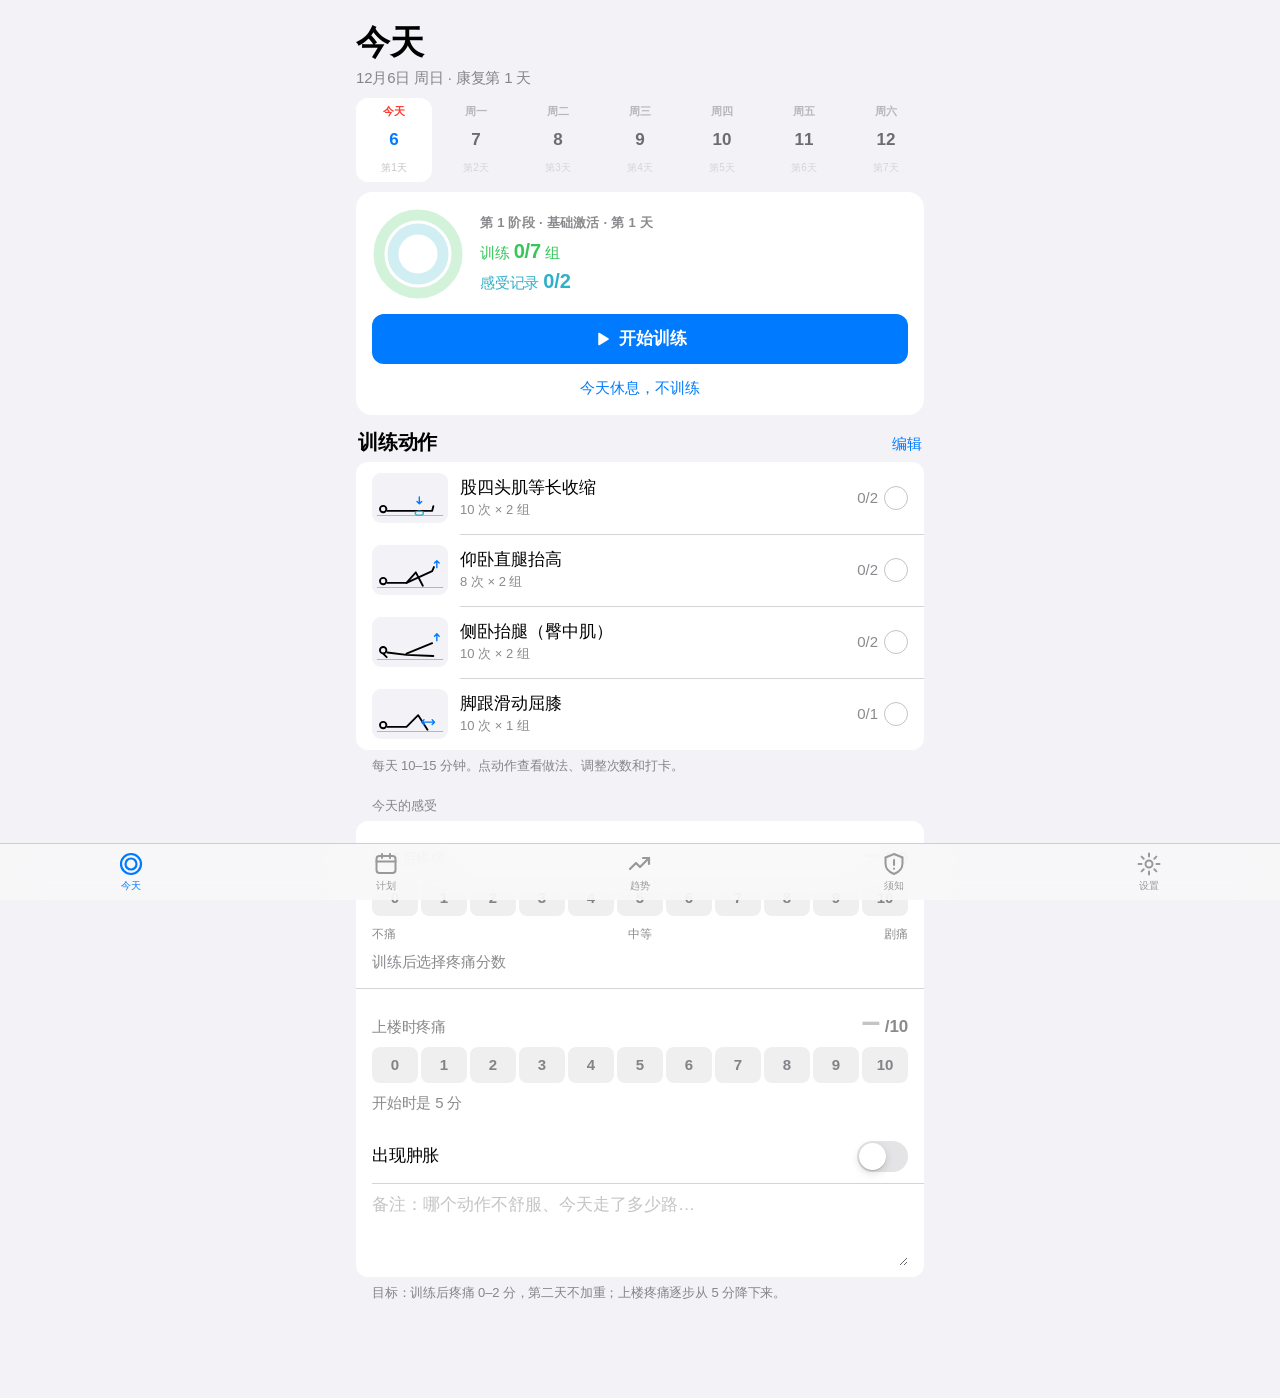
==== commit af02ff0a: "Turn the 14-day plan into a long-term rehab app - Four phases: the two from the rehab plan, plus sug" ====
--- a/docs/index.html
+++ b/docs/index.html
@@ -3,7 +3,7 @@
 <head>
 <meta charset="utf-8">
 <meta name="viewport" content="width=device-width, initial-scale=1, viewport-fit=cover">
-<title>左膝康复 14 天</title>
+<title>左膝康复</title>
 <meta name="apple-mobile-web-app-capable" content="yes">
 <meta name="mobile-web-app-capable" content="yes">
 <meta name="apple-mobile-web-app-title" content="左膝康复">
@@ -14,7 +14,7 @@
 <link rel="icon" type="image/png" href="apple-touch-icon.png">
 <link rel="manifest" href="manifest.webmanifest">
 <style>
-/* Layout: iOS-style app — large title per tab, inset grouped lists, fixed translucent tab bar, bottom sheets and a full-screen workout timer */
+/* Layout: iOS-style long-term rehab app — large title per tab, inset grouped lists, fixed translucent tab bar, bottom sheets and a full-screen workout timer */
 :root {
   --bg: #f2f2f7;
   --card: #ffffff;
@@ -50,7 +50,8 @@
 body { margin: 0; background: var(--bg); color: var(--fg); font-family: var(--font); font-size: 17px; line-height: 1.35; letter-spacing: -.01em; -webkit-tap-highlight-color: transparent; -webkit-text-size-adjust: 100%; }
 body.locked { overflow: hidden; }
 [hidden] { display: none !important; }
-button { font: inherit; color: inherit; background: none; border: 0; padding: 0; cursor: pointer; }
+button { font: inherit; color: inherit; background: none; border: 0; padding: 0; cursor: pointer; touch-action: manipulation; -webkit-user-select: none; user-select: none; -webkit-touch-callout: none; }
+.tabs, .strip, .scale, .ctrls { -webkit-user-select: none; user-select: none; }
 button:focus-visible, input:focus-visible, textarea:focus-visible { outline: 2px solid var(--blue); outline-offset: 2px; }
 .r { font-family: var(--round); font-variant-numeric: tabular-nums; }
 h1, h2, h3 { margin: 0; text-wrap: balance; }
@@ -208,6 +209,11 @@
 .illo svg { width: 100%; max-width: 320px; height: auto; }
 .steps { margin: 0; padding: 0; list-style: none; }
 .sn { width: 24px; height: 24px; border-radius: 50%; background: var(--fill); display: grid; place-items: center; font-family: var(--round); font-size: 13px; font-weight: 700; flex: none; }
+
+.stepper { display: flex; align-items: center; background: var(--fill); border-radius: 9px; height: 34px; flex: none; }
+.stepper button { width: 46px; height: 34px; font-size: 22px; font-weight: 400; color: var(--fg); }
+.stepper button:disabled { color: var(--fg-3); }
+.stepper span { min-width: 64px; text-align: center; font-size: 15px; font-weight: 600; border-inline: .5px solid var(--sep); line-height: 22px; }
 
 /* workout timer */
 .timer { position: fixed; inset: 0; z-index: 30; background: var(--bg); display: grid; grid-template-rows: auto 1fr auto; padding: calc(10px + env(safe-area-inset-top, 0px)) max(20px, env(safe-area-inset-right, 0px)) calc(24px + env(safe-area-inset-bottom, 0px)) max(20px, env(safe-area-inset-left, 0px)); }
@@ -238,7 +244,49 @@
 .circ.pause { background: color-mix(in srgb, var(--orange) 25%, transparent); color: var(--orange); }
 .skip { color: var(--blue); font-size: 17px; padding: 10px; }
 
-.toast { position: fixed; left: 50%; bottom: calc(100px + env(safe-area-inset-bottom, 0px)); transform: translateX(-50%); z-index: 40; background: rgba(40,40,40,.92); color: #fff; padding: 10px 16px; border-radius: 12px; font-size: 15px; max-width: calc(100% - 40px); text-align: center; }
+.toast { position: fixed; left: 50%; bottom: calc(100px + env(safe-area-inset-bottom, 0px)); transform: translateX(-50%); z-index: 40; background: rgba(40,40,40,.92); color: #fff; padding: 10px 16px; border-radius: 12px; font-size: 15px; width: max-content; max-width: calc(100% - 40px); text-align: center; }
+
+/* morning check */
+.am { display: grid; grid-template-columns: repeat(3, 1fr); gap: 8px; }
+.am button { height: 44px; border-radius: 10px; background: var(--fill); font-size: 15px; font-weight: 600; }
+.am button.ok { color: var(--green); }
+.am button.bad { color: var(--orange); }
+
+/* month calendar */
+.cal-head { display: flex; align-items: center; justify-content: space-between; padding: 10px 8px 2px 16px; }
+.cal-head h3 { font-size: 17px; font-weight: 600; }
+.cal-head div { display: flex; }
+.cal-head button { color: var(--blue); width: 40px; height: 40px; display: grid; place-items: center; }
+.cal-head button svg { width: 10px; height: 17px; }
+.cal-head button:disabled { color: var(--fg-3); }
+.cal { display: grid; grid-template-columns: repeat(7, 1fr); gap: 2px 0; padding: 2px 6px 12px; text-align: center; }
+.cal .wh { font-size: 12px; color: var(--fg-2); font-weight: 600; padding: 4px 0; }
+.cal button { display: grid; justify-items: center; gap: 1px; padding: 3px 0; }
+.cal .cn { width: 34px; height: 34px; border-radius: 50%; display: grid; place-items: center; font-family: var(--round); font-size: 16px; position: relative; }
+.cal .cn svg { position: absolute; inset: 0; width: 100%; height: 100%; transform: rotate(-90deg); }
+.cal .today .cn { background: var(--red); color: #fff; font-weight: 600; }
+.cal .pre { color: var(--fg-3); }
+.cal .tag { font-size: 10px; color: var(--fg-2); height: 12px; line-height: 12px; }
+.cal .tag.r { color: var(--teal); }
+
+/* phases */
+.ph-dot { width: 30px; height: 30px; border-radius: 50%; display: grid; place-items: center; font-family: var(--round); font-weight: 700; font-size: 15px; flex: none; background: var(--fill); color: var(--fg-2); }
+.ph-dot.now { background: var(--blue); color: #fff; }
+.ph-dot.done { background: var(--green); color: #fff; }
+.tagline { font-size: 12px; font-weight: 600; padding: 2px 7px; border-radius: 6px; background: color-mix(in srgb, var(--orange) 16%, transparent); color: var(--orange); white-space: nowrap; }
+.crit { display: flex; gap: 10px; align-items: center; }
+.crit i { width: 22px; height: 22px; border-radius: 50%; display: grid; place-items: center; flex: none; font-style: normal; font-size: 13px; font-weight: 700; color: #fff; }
+.crit i.y { background: var(--green); }
+.crit i.n { background: var(--orange); }
+.crit i.u { background: var(--fill-2); color: var(--fg-2); }
+.mini { font-size: 15px; color: var(--blue); font-weight: 500; white-space: nowrap; }
+.del { color: var(--red); width: 30px; height: 30px; display: grid; place-items: center; flex: none; }
+.del svg { width: 22px; height: 22px; }
+.add { color: var(--green); }
+.stepper.sm button { width: 34px; }
+.stepper.sm span { min-width: 52px; font-size: 14px; }
+.edit-row { flex-wrap: wrap; row-gap: 8px; }
+.edit-row .ctl { display: flex; gap: 8px; flex-wrap: wrap; margin-left: 42px; width: 100%; }
 
 @media (prefers-reduced-motion: reduce) { .sheet, .scrim, .arc, .nav, .sw, .sw::after { transition: none; } }
 </style>
@@ -301,10 +349,15 @@
     heel: fig(`<circle cx="14" cy="55" r="5.5"></circle><path d="M21 58H54L74 38L90 63"></path><path d="M80 50h22M84 46l-4 4 4 4M98 46l4 4-4 4" stroke="var(--blue)" stroke-width="2.4"></path>`),
     bridge: fig(`<circle cx="14" cy="59" r="5.5"></circle><path d="M21 61L54 44L74 36L84 63"></path>${up(52, 22)}`),
     sts: fig(`<path d="M18 40h24M20 40v24M40 40v24M18 40V14" stroke-width="2.6" opacity=".55"></path><circle cx="84" cy="12" r="5.5"></circle><path d="M84 18v22M84 40l-5 24M84 40l6 24M84 24l-7 12M84 24l7 12"></path>${up(60, 28)}`),
-    walk: fig(`<circle cx="56" cy="12" r="5.5"></circle><path d="M56 18l2 22M58 40l-10 24M58 40l12 24M57 24l-9 12M57 24l10 10"></path><path d="M82 40h22M98 34l6 6-6 6" stroke="var(--blue)" stroke-width="2.4"></path>`)
+    walk: fig(`<circle cx="56" cy="12" r="5.5"></circle><path d="M56 18l2 22M58 40l-10 24M58 40l12 24M57 24l-9 12M57 24l10 10"></path><path d="M82 40h22M98 34l6 6-6 6" stroke="var(--blue)" stroke-width="2.4"></path>`),
+    wallsit: fig(`<path d="M22 4v62" stroke-width="2.6" opacity=".55"></path><circle cx="31" cy="13" r="5.5"></circle><path d="M30 19v21L54 46l0 18M30 26l12 8"></path><path d="M66 34a20 20 0 0 0-10-9" stroke="var(--blue)" stroke-width="2" stroke-dasharray="3 3"></path>`),
+    stepup: fig(`<rect x="52" y="52" width="40" height="14" rx="2" stroke-width="2.6" opacity=".55"></rect><circle cx="66" cy="10" r="5.5"></circle><path d="M66 16v20M66 36l8 8-2 8M66 36l-12 28M66 22l-8 10M66 22l8 10"></path>${up(100, 26)}`),
+    bandwalk: fig(`<circle cx="60" cy="12" r="5.5"></circle><path d="M60 18v20M60 38l-12 26M60 38l12 26M60 24l-9 10M60 24l9 10"></path><path d="M52 54h16" stroke="var(--teal)" stroke-width="3"></path><path d="M18 40h18M22 36l-4 4 4 4M84 40h18M98 36l4 4-4 4" stroke="var(--blue)" stroke-width="2.4"></path>`),
+    calf: fig(`<circle cx="60" cy="10" r="5.5"></circle><path d="M60 16v22M60 38l-4 20 3 6M60 38l4 20 3 6M60 22l-9 10M60 22l9 10"></path>${up(82, 34)}`),
+    balance: fig(`<circle cx="60" cy="10" r="5.5"></circle><path d="M60 16v22M60 38v26M60 38l12 8-4 10M60 24l-16 6M60 24l16 6"></path>`)
   };
 
-  // ---------- plan data ----------
+  // ---------- exercise library ----------
   const EX = {
     quad:  { name: "股四头肌等长收缩", short: "绷紧大腿，膝盖下压",
              steps: ["仰卧，左膝下垫一个毛巾卷", "绷紧大腿前侧肌肉，把膝盖向下压向毛巾", "保持 5 秒，然后放松 5 秒"],
@@ -324,18 +377,43 @@
     sts:   { name: "高椅坐站", short: "控制膝盖方向，慢起慢坐",
              steps: ["选择较高的椅子，双脚与肩同宽", "身体前倾，慢慢站起", "再慢慢坐下，膝盖对准脚尖方向", "如疼痛明显，减少次数或暂停"],
              phases: [["慢慢站起", 3, "work"], ["慢慢坐下", 4, "work"], ["休息", 3, "rest"]] },
-    walk:  { name: "平地慢走", short: "正常步幅，不加重疼痛",
-             steps: ["在平地上慢走 5–10 分钟", "保持正常步幅，不要拖步", "如果疼痛或肿胀加重就停下"], timed: true }
+    walk:  { name: "平地慢走", short: "正常步幅，不加重疼痛", unit: "分钟",
+             steps: ["在平地上慢走", "保持正常步幅，不要拖步", "如果疼痛或肿胀加重就停下"], timed: true },
+    wallsit: { name: "靠墙静蹲（浅蹲）", short: "膝盖弯曲不超过 45°", unit: "次",
+             steps: ["背靠墙站，双脚离墙约一脚半，与肩同宽", "沿墙慢慢下滑，膝盖只弯到 30–45°，不要蹲深", "膝盖对准脚尖，保持 20 秒", "慢慢站起休息；有疼痛就站高一点"],
+             phases: [["下滑并保持", 20, "work"], ["站起休息", 20, "rest"]] },
+    stepup: { name: "低台阶上台阶", short: "10–15 cm 低台阶，左腿发力",
+             steps: ["面对一个 10–15 cm 高的低台阶，旁边扶墙", "左脚踩上台阶，左腿发力慢慢站上去", "右脚先下，左脚后下", "膝盖对准脚尖，不要内扣"],
+             phases: [["左腿发力站上去", 3, "work"], ["慢慢下来", 3, "work"], ["休息", 2, "rest"]] },
+    bandwalk: { name: "弹力带侧走", short: "微屈膝，向两侧横走", unit: "趟",
+             steps: ["弹力带套在膝盖上方", "微微屈膝，上身保持直立", "向右横走 10 步，再向左走回来，算 1 趟", "膝盖不要内扣"],
+             phases: [["向一侧横走 10 步", 12, "work"], ["走回来", 12, "work"], ["休息", 5, "rest"]] },
+    calf:  { name: "提踵", short: "踮起脚尖再慢慢放下",
+             steps: ["扶墙站立，双脚与髋同宽", "慢慢踮起脚尖，停留 1 秒", "缓慢放下", "轻松以后可以改成只用左脚"],
+             phases: [["踮起", 2, "work"], ["停留", 1, "work"], ["慢慢放下", 2, "work"], ["休息", 1, "rest"]] },
+    balance: { name: "单腿站立平衡", short: "左腿站稳 30 秒", unit: "次",
+             steps: ["扶着椅背或墙边站好", "抬起右脚，用左腿单腿站立", "膝盖微屈不要锁死，保持 30 秒", "站稳以后可以松开手"],
+             phases: [["左腿单腿站", 30, "work"], ["放下休息", 15, "rest"]] }
   };
-  const PHASES = [
-    { key: 1, title: "基础激活", time: "每天 10–15 分钟", range: "第 1–7 天",
+  const unitOf = k => EX[k].unit || (EX[k].timed ? "分钟" : "次");
+
+  // ---------- program: phases with exercises and entry criteria ----------
+  const E = (k, reps, sets, max) => ({ k, reps, sets, max: max || reps });
+  const DEFAULT_PROGRAM = [
+    { id: "p1", name: "基础激活", time: "每天 10–15 分钟", minDays: 7, plan: true,
       desc: "以低负荷为主，恢复肌肉激活和关节活动度，让膝盖适应运动，不增加疼痛。",
-      list: [["quad", 10, 2, "10 次 × 2 组"], ["slr", 8, 2, "8 次 × 2 组"], ["side", 10, 2, "10 次 × 2 组"], ["heel", 10, 1, "10 次 × 1 组"]] },
-    { key: 2, title: "力量提升", time: "每天 15–20 分钟", range: "第 8–14 天",
-      desc: "在第 1 周没有明显加重疼痛的前提下，逐步增加训练量，加入轻度负重动作。",
-      list: [["quad", 10, 2, "10 次 × 2 组"], ["slr", 10, 2, "10–12 次 × 2 组"], ["side", 10, 2, "10–12 次 × 2 组"],
-             ["bridge", 10, 2, "10 次 × 2 组"], ["sts", 5, 2, "5–8 次 × 1–2 组"], ["walk", 5, 1, "5–10 分钟"]] }
+      ex: [E("quad", 10, 2), E("slr", 8, 2), E("side", 10, 2), E("heel", 10, 1)] },
+    { id: "p2", name: "力量提升", time: "每天 15–20 分钟", minDays: 7, plan: true,
+      desc: "在第 1 阶段没有明显加重疼痛的前提下，逐步增加训练量，加入轻度负重动作。",
+      ex: [E("quad", 10, 2), E("slr", 10, 2, 12), E("side", 10, 2, 12), E("bridge", 10, 2), E("sts", 5, 2, 8), E("walk", 5, 1, 10)] },
+    { id: "p3", name: "巩固进阶", time: "每天 20–25 分钟", minDays: 28, confirm: true,
+      desc: "加入单腿控制和轻负重，提高膝关节稳定性。动作和次数是常见的保守进阶建议，开始前请先和康复师确认。",
+      ex: [E("slr", 12, 2, 15), E("bridge", 12, 2, 15), E("side", 12, 2, 15), E("sts", 8, 2, 12), E("wallsit", 5, 2, 8), E("stepup", 8, 2, 12), E("balance", 3, 1, 5), E("walk", 10, 1, 20)] },
+    { id: "p4", name: "长期维持", time: "每周 3–4 次，每次 20–30 分钟", minDays: 0, confirm: true,
+      desc: "保持力量和稳定性，逐步恢复日常活动。不练的日子标记为休息。跑跳、深蹲等运动恢复前先咨询医生。",
+      ex: [E("bridge", 12, 2, 15), E("sts", 10, 2, 15), E("stepup", 10, 2, 15), E("wallsit", 6, 2, 10), E("balance", 4, 1, 6), E("calf", 15, 2, 20), E("bandwalk", 3, 2, 5), E("walk", 20, 1, 40)] }
   ];
+  const clone = o => JSON.parse(JSON.stringify(o));
 
   // ---------- dates ----------
   const pad = n => String(n).padStart(2, "0");
@@ -346,63 +424,120 @@
   const diffDays = (a, b) => Math.round((utc(b) - utc(a)) / 864e5);
   const WD = "日一二三四五六";
   const fmt = s => { const d = parse(s); return `${d.getMonth() + 1}月${d.getDate()}日 周${WD[d.getDay()]}`; };
+  const fmtShort = s => { const d = parse(s); return `${d.getMonth() + 1}/${d.getDate()}`; };
   const todayStr = () => ymd(new Date());
 
-  // ---------- state (same storage key as v1, so earlier records carry over) ----------
+  // ---------- state (same storage key as earlier versions; older data is migrated) ----------
   const LS = "knee14.v1";
   const DEFAULTS = { voice: true, rest: 30, remindOn: true, remindTime: "20:00", checkOn: true, checkTime: "09:00" };
-  let state = { start: todayStr(), log: {}, stayPhase1: false, updatedAt: 0, settings: {} };
+  let state = { start: todayStr(), log: {}, updatedAt: 0, settings: {} };
   try { const s = JSON.parse(localStorage.getItem(LS) || "null"); if (s && s.start) state = Object.assign(state, s); } catch (e) {}
-  state.settings = Object.assign({}, DEFAULTS, state.settings || {});
+  function migrate() {
+    state.settings = Object.assign({}, DEFAULTS, state.settings || {});
+    if (state.v === 3) return;
+    const prog = clone(DEFAULT_PROGRAM);
+    // carry over reps adjusted in 2.1 ("1:slr" → phase 1, exercise slr)
+    Object.entries(state.reps || {}).forEach(([key, v]) => {
+      const [pk, k] = key.split(":"), ph = prog[+pk - 1], x = ph && ph.ex.find(x => x.k === k);
+      if (x) x.reps = Math.min(x.max, v);
+    });
+    state.program = prog;
+    // phase history: each entry means "from this date on, follow this phase"
+    state.hist = [{ id: "p1", date: state.start }];
+    if (diffDays(state.start, todayStr()) >= 7 && !state.stayPhase1) state.hist.push({ id: "p2", date: addDays(state.start, 7) });
+    // "worse than yesterday" used to sit with the evening entry; it now belongs to the morning check
+    Object.values(state.log).forEach(e => { if (e.worse) e.am = { worse: true, swell: !!e.swell }; delete e.worse; });
+    delete state.reps; delete state.stayPhase1;
+    state.v = 3;
+  }
+  migrate();
   const S = state.settings;
-
-  const realDay = () => diffDays(state.start, todayStr()) + 1;
-  const clampDay = n => Math.min(14, Math.max(1, n));
-  let viewDay = clampDay(realDay());
-  let tab = "today";
-
-  const dateOf = n => addDays(state.start, n - 1);
-  const peek = n => state.log[dateOf(n)];
-  const entry = n => state.log[dateOf(n)] || (state.log[dateOf(n)] = { sets: {}, pain: null, swell: false, worse: false, note: "" });
-  const flagged = e => !!e && ((e.pain ?? 0) > 2 || e.swell || e.worse);
-  const week1Flag = () => { for (let i = 1; i <= 7; i++) if (flagged(peek(i))) return true; return false; };
-  const phaseFor = n => (n >= 8 && !state.stayPhase1) ? PHASES[1] : PHASES[0];
-  function completion(n) {
-    const e = peek(n), p = phaseFor(n);
-    const total = p.list.reduce((a, x) => a + x[2], 0);
-    const done = e ? p.list.reduce((a, [k, , sets]) => a + Math.min(sets, e.sets[k] || 0), 0) : 0;
-    return { done, total, pct: total ? done / total : 0 };
-  }
   function save() {
     state.updatedAt = Date.now();
     try { localStorage.setItem(LS, JSON.stringify(state)); } catch (e) {}
+  }
+  save();
+
+  // ---------- program helpers ----------
+  const prog = () => state.program;
+  const stintOf = date => { let h = state.hist[0]; state.hist.forEach(x => { if (x.date <= date) h = x; }); return h; };
+  const phaseIndexOf = date => Math.max(0, prog().findIndex(p => p.id === stintOf(date).id));
+  const phaseOf = date => prog()[phaseIndexOf(date)];
+  const curIndex = () => phaseIndexOf(todayStr());
+  const dayNo = date => diffDays(state.start, date) + 1;
+  const phaseDay = date => diffDays(stintOf(date).date, date) + 1;
+  function switchPhase(id) {
+    const today = todayStr();
+    state.hist = state.hist.filter((x, i) => i === 0 || x.date < today);
+    if (state.hist.length === 1 && state.hist[0].date >= today) state.hist[0].id = id;
+    else if (state.hist[state.hist.length - 1].id !== id) state.hist.push({ id, date: today });
+    save();
+  }
+  const peek = date => state.log[date];
+  const entry = date => state.log[date] || (state.log[date] = { sets: {}, pain: null, stairs: null, swell: false, note: "" });
+  const flagged = e => !!e && ((e.pain ?? 0) > 2 || e.swell || (e.am && (e.am.worse || e.am.swell)));
+  function completion(date) {
+    const e = peek(date), p = phaseOf(date);
+    const total = p.ex.reduce((a, x) => a + x.sets, 0);
+    const done = e ? p.ex.reduce((a, x) => a + Math.min(x.sets, e.sets[x.k] || 0), 0) : 0;
+    return { done, total, pct: total ? done / total : 0, rest: !!(e && e.rest) && done === 0 };
+  }
+  const doseText = x => EX[x.k].timed ? `${x.reps} 分钟` : `${x.reps} ${unitOf(x.k)} × ${x.sets} 组`;
+  const planText = (p, x) => { const d = DEFAULT_PROGRAM.find(q => q.id === p.id); const o = d && d.ex.find(y => y.k === x.k); return o ? (o.max > o.reps ? `${o.reps}–${o.max} ${unitOf(x.k)}` : `${o.reps} ${unitOf(x.k)}`) + (EX[x.k].timed ? "" : ` × ${o.sets} 组`) : "自定义"; };
+
+  // entry criteria for moving into phase i (checked against recent records)
+  function lastDays(n) { const out = []; for (let i = 0; i < n; i++) out.push(addDays(todayStr(), -i)); return out; }
+  function criteria(i) {
+    const p = prog()[i], prev = prog()[i - 1];
+    if (!prev) return [];
+    const inPrev = curIndex() === i - 1 ? phaseDay(todayStr()) : 0;
+    const win = i === 1 ? 3 : 7;
+    const days = lastDays(win), es = days.map(peek).filter(Boolean);
+    const pains = es.filter(e => e.pain != null).map(e => e.pain);
+    const out = [];
+    out.push({ t: `第 ${i} 阶段已练满 ${prev.minDays} 天（现在 ${Math.max(0, inPrev)} 天）`, ok: prev.minDays ? inPrev >= prev.minDays : true });
+    out.push({ t: `最近 ${win} 天训练后疼痛都不超过 2 分`, ok: pains.length < Math.min(3, win) ? null : pains.every(v => v <= 2) });
+    out.push({ t: `最近 ${win} 天没有肿胀、没有比前一天更痛`, ok: es.length ? !es.some(e => e.swell || (e.am && (e.am.worse || e.am.swell))) : null });
+    if (i >= 2) {
+      const st = lastDays(7).map(peek).filter(e => e && e.stairs != null).map(e => e.stairs);
+      const lim = i === 2 ? 3 : 1;
+      out.push({ t: `上楼疼痛降到 ${lim} 分以内${st.length ? `（最近 ${st[0]} 分）` : ""}`, ok: st.length ? st[0] <= lim : null });
+    }
+    if (p.confirm) out.push({ t: "已和康复师确认可以进入这个阶段", ok: null, confirm: true });
+    return out;
   }
 
   // ---------- helpers ----------
   const $ = id => document.getElementById(id);
   const esc = s => String(s).replace(/[&<>"]/g, c => ({ "&": "&amp;", "<": "&lt;", ">": "&gt;", '"': "&quot;" }[c]));
   const zone = v => v <= 2 ? "g" : v <= 4 ? "y" : "r";
+  const zcol = v => v == null ? "var(--fg-3)" : v <= 2 ? "var(--green)" : v <= 4 ? "var(--orange)" : "var(--red)";
   const CHEV = `<svg class="chev" viewBox="0 0 8 13" fill="none" stroke="currentColor" stroke-width="2" stroke-linecap="round" stroke-linejoin="round"><path d="M1.5 1.5l5 5-5 5"></path></svg>`;
   const CHECK = `<svg viewBox="0 0 14 14" fill="none" stroke="currentColor" stroke-width="2.4" stroke-linecap="round" stroke-linejoin="round"><path d="M3 7.5l2.6 2.6L11 4.6"></path></svg>`;
   const I = {
     warn: `<svg viewBox="0 0 24 24" fill="currentColor"><path d="M12 2.5c.7 0 1.3.4 1.7 1l8.4 15c.7 1.3-.2 3-1.7 3H3.6c-1.5 0-2.4-1.7-1.7-3l8.4-15c.4-.6 1-1 1.7-1zm0 6a1.2 1.2 0 0 0-1.2 1.3l.3 4.6a.9.9 0 0 0 1.8 0l.3-4.6A1.2 1.2 0 0 0 12 8.5zm0 8.2a1.3 1.3 0 1 0 0 2.6 1.3 1.3 0 0 0 0-2.6z"></path></svg>`,
     info: `<svg viewBox="0 0 24 24" fill="currentColor"><path d="M12 2a10 10 0 1 1 0 20 10 10 0 0 1 0-20zm0 8.2c-.6 0-1 .4-1 1v5.6a1 1 0 0 0 2 0v-5.6c0-.6-.4-1-1-1zm0-4a1.3 1.3 0 1 0 0 2.6 1.3 1.3 0 0 0 0-2.6z"></path></svg>`,
     ok: `<svg viewBox="0 0 24 24" fill="currentColor"><path d="M12 2a10 10 0 1 1 0 20 10 10 0 0 1 0-20zm4.3 6.3a1 1 0 0 0-1.4 0l-4.2 4.6-1.6-1.6a1 1 0 1 0-1.4 1.4l2.3 2.3a1 1 0 0 0 1.5 0l4.9-5.3a1 1 0 0 0-.1-1.4z"></path></svg>`,
+    sun: `<svg viewBox="0 0 24 24" fill="currentColor"><circle cx="12" cy="12" r="4.5"></circle><path d="M12 1.5a1 1 0 0 1 1 1v2a1 1 0 1 1-2 0v-2a1 1 0 0 1 1-1zm0 17a1 1 0 0 1 1 1v2a1 1 0 1 1-2 0v-2a1 1 0 0 1 1-1zM1.5 12a1 1 0 0 1 1-1h2a1 1 0 1 1 0 2h-2a1 1 0 0 1-1-1zm17 0a1 1 0 0 1 1-1h2a1 1 0 1 1 0 2h-2a1 1 0 0 1-1-1zM4.6 4.6a1 1 0 0 1 1.4 0l1.4 1.4A1 1 0 1 1 6 7.4L4.6 6a1 1 0 0 1 0-1.4zm12 12a1 1 0 0 1 1.4 0l1.4 1.4a1 1 0 1 1-1.4 1.4L16.6 18a1 1 0 0 1 0-1.4zM19.4 4.6a1 1 0 0 1 0 1.4L18 7.4A1 1 0 1 1 16.6 6L18 4.6a1 1 0 0 1 1.4 0zm-12 12a1 1 0 0 1 0 1.4L6 19.4A1 1 0 1 1 4.6 18L6 16.6a1 1 0 0 1 1.4 0z"></path></svg>`,
+    up: `<svg viewBox="0 0 24 24" fill="currentColor"><path d="M12 2a10 10 0 1 1 0 20 10 10 0 0 1 0-20zm0 5.5a1 1 0 0 0-.7.3l-4 4a1 1 0 1 0 1.4 1.4l2.3-2.3V16a1 1 0 1 0 2 0v-5.1l2.3 2.3a1 1 0 0 0 1.4-1.4l-4-4a1 1 0 0 0-.7-.3z"></path></svg>`,
     bell: `<svg viewBox="0 0 24 24" fill="currentColor"><path d="M12 2.5a6.5 6.5 0 0 1 6.5 6.5v3.6l1.6 3a1 1 0 0 1-.9 1.4H4.8a1 1 0 0 1-.9-1.4l1.6-3V9A6.5 6.5 0 0 1 12 2.5zm-2.6 16h5.2a2.6 2.6 0 0 1-5.2 0z"></path></svg>`,
     cal: `<svg viewBox="0 0 24 24" fill="currentColor"><path d="M7 2.5a1 1 0 0 1 1 1V5h8V3.5a1 1 0 1 1 2 0V5h.5A2.5 2.5 0 0 1 21 7.5v11a2.5 2.5 0 0 1-2.5 2.5h-13A2.5 2.5 0 0 1 3 18.5v-11A2.5 2.5 0 0 1 5.5 5H6V3.5a1 1 0 0 1 1-1zM5 10v8.5c0 .3.2.5.5.5h13c.3 0 .5-.2.5-.5V10z"></path></svg>`,
     speak: `<svg viewBox="0 0 24 24" fill="currentColor"><path d="M11 4.5v15a1 1 0 0 1-1.7.7L5.6 16.5H3.5A1.5 1.5 0 0 1 2 15V9a1.5 1.5 0 0 1 1.5-1.5h2.1l3.7-3.7a1 1 0 0 1 1.7.7zm4.6 3a1 1 0 0 1 1.4 0 6.4 6.4 0 0 1 0 9 1 1 0 1 1-1.4-1.4 4.4 4.4 0 0 0 0-6.2 1 1 0 0 1 0-1.4z"></path></svg>`,
     timer: `<svg viewBox="0 0 24 24" fill="currentColor"><path d="M9 1.5h6a1 1 0 1 1 0 2h-2v1.1a8.5 8.5 0 1 1-2 0V3.5H9a1 1 0 0 1 0-2zm3 6a1 1 0 0 0-1 1V13a1 1 0 0 0 .4.8l2.5 1.9a1 1 0 0 0 1.2-1.6L13 12.5v-4a1 1 0 0 0-1-1z"></path></svg>`,
     box: `<svg viewBox="0 0 24 24" fill="currentColor"><path d="M4 4h16a1 1 0 0 1 1 1v3a1 1 0 0 1-1 1H4a1 1 0 0 1-1-1V5a1 1 0 0 1 1-1zm0 6.5h16V18a2 2 0 0 1-2 2H6a2 2 0 0 1-2-2zm5 2.5a1 1 0 1 0 0 2h6a1 1 0 1 0 0-2z"></path></svg>`,
     trash: `<svg viewBox="0 0 24 24" fill="currentColor"><path d="M9.5 2.5h5a1 1 0 0 1 1 1V5H20a1 1 0 1 1 0 2h-1l-.9 12.6a2.5 2.5 0 0 1-2.5 2.4H8.4a2.5 2.5 0 0 1-2.5-2.4L5 7H4a1 1 0 0 1 0-2h4.5V3.5a1 1 0 0 1 1-1z"></path></svg>`,
-    x: `<svg viewBox="0 0 24 24" fill="none" stroke="currentColor" stroke-width="2.6" stroke-linecap="round"><path d="M6 6l12 12M18 6L6 18"></path></svg>`,
+    minus: `<svg viewBox="0 0 24 24" fill="currentColor"><path d="M12 2a10 10 0 1 1 0 20 10 10 0 0 1 0-20zm-4.5 9a1 1 0 1 0 0 2h9a1 1 0 1 0 0-2z"></path></svg>`,
+    plus: `<svg viewBox="0 0 24 24" fill="currentColor"><path d="M12 2a10 10 0 1 1 0 20 10 10 0 0 1 0-20zm0 4.5a1 1 0 0 0-1 1V11H7.5a1 1 0 1 0 0 2H11v3.5a1 1 0 1 0 2 0V13h3.5a1 1 0 1 0 0-2H13V7.5a1 1 0 0 0-1-1z"></path></svg>`,
+    reset: `<svg viewBox="0 0 24 24" fill="currentColor"><path d="M12 3a9 9 0 1 1-8.5 12 1 1 0 1 1 1.9-.7A7 7 0 1 0 6.6 7.5H9a1 1 0 0 1 0 2H4a1 1 0 0 1-1-1v-5a1 1 0 1 1 2 0v2.4A9 9 0 0 1 12 3z"></path></svg>`,
     play: `<svg viewBox="0 0 24 24" fill="currentColor" width="18" height="18"><path d="M7 4.6v14.8a1 1 0 0 0 1.5.9l12-7.4a1 1 0 0 0 0-1.8l-12-7.4A1 1 0 0 0 7 4.6z"></path></svg>`
   };
+  const L_ARROW = `<svg viewBox="0 0 10 17" fill="none" stroke="currentColor" stroke-width="2.4" stroke-linecap="round" stroke-linejoin="round"><path d="M8.5 1.5l-7 7 7 7"></path></svg>`;
+  const R_ARROW = `<svg viewBox="0 0 10 17" fill="none" stroke="currentColor" stroke-width="2.4" stroke-linecap="round" stroke-linejoin="round"><path d="M1.5 1.5l7 7-7 7"></path></svg>`;
   function toast(msg) {
     const t = $("toast"); t.textContent = msg; t.hidden = false;
     clearTimeout(toast.h); toast.h = setTimeout(() => t.hidden = true, 2600);
   }
   function ringSvg(size, rings) {
-    // rings: [{pct, color, r, w}]
     const c = size / 2;
     return `<svg viewBox="0 0 ${size} ${size}" class="rings" aria-hidden="true">${rings.map(g => {
       const L = 2 * Math.PI * g.r;
@@ -410,143 +545,209 @@
         <circle cx="${c}" cy="${c}" r="${g.r}" fill="none" stroke="${g.color}" stroke-width="${g.w}" stroke-linecap="round" stroke-dasharray="${L.toFixed(2)}" stroke-dashoffset="${(L * (1 - Math.min(1, g.pct))).toFixed(2)}" transform="rotate(-90 ${c} ${c})" ${g.pct <= 0 ? 'stroke-opacity="0"' : ""}></circle>`;
     }).join("")}</svg>`;
   }
+  const miniRing = (pct, rest, size = 34, r = 15) => {
+    if (rest) return `<svg viewBox="0 0 ${size} ${size}"><circle cx="${size / 2}" cy="${size / 2}" r="${r}" fill="none" stroke="var(--teal)" stroke-width="2" stroke-dasharray="2 3"></circle></svg>`;
+    if (pct <= 0) return "";
+    const L = 2 * Math.PI * r;
+    return `<svg viewBox="0 0 ${size} ${size}"><circle cx="${size / 2}" cy="${size / 2}" r="${r}" fill="none" stroke="${pct >= 1 ? "var(--green)" : "var(--orange)"}" stroke-width="2.6" stroke-linecap="round" stroke-dasharray="${L.toFixed(1)}" stroke-dashoffset="${(L * (1 - pct)).toFixed(1)}"></circle></svg>`;
+  };
+  const scaleRow = (act, v) => `<div class="scale">${Array.from({ length: 11 }, (_, i) => `<button class="${v === i ? "on " : ""}${zone(i)}" data-act="${act}" data-v="${i}" aria-pressed="${v === i}" aria-label="${i} 分">${i}</button>`).join("")}</div>`;
+
+  let viewDate = todayStr() < state.start ? state.start : todayStr();
+  let tab = "today";
+  let calMonth = viewDate.slice(0, 7);
+  let trendRange = 14;
 
   // ---------- TODAY ----------
   function renderToday() {
-    const rd = realDay(), p = phaseFor(viewDay), e = entry(viewDay), c = completion(viewDay);
-    const isToday = viewDay === rd;
-    let h = `<header class="lt"><h1>${isToday ? "今天" : `第 ${viewDay} 天`}</h1><p>${fmt(dateOf(viewDay))} · 第 ${viewDay} 天 / 共 14 天</p></header>`;
-
-    // week strip (all 14 days, scrolls horizontally)
+    const today = todayStr(), isToday = viewDate === today, p = phaseOf(viewDate), pi = phaseIndexOf(viewDate);
+    const e = entry(viewDate), c = completion(viewDate), dn = dayNo(viewDate);
+    let h = `<header class="lt"><h1>${isToday ? "今天" : fmt(viewDate).split(" ")[0]}</h1><p>${fmt(viewDate)} · ${dn >= 1 ? `康复第 ${dn} 天` : "计划还没开始"}</p></header>`;
+
+    // date strip: from up to 4 weeks back to 6 days ahead
+    const from = [addDays(today, -27), state.start].sort()[1], to = addDays(today > state.start ? today : state.start, 6);
     h += `<div class="strip" id="strip">`;
-    for (let n = 1; n <= 14; n++) {
-      const cc = completion(n), d = parse(dateOf(n));
-      const L = 2 * Math.PI * 15;
-      const col = cc.pct >= 1 ? "var(--green)" : "var(--orange)";
-      h += `<button class="dc${n === viewDay ? " sel" : ""}${n === rd ? " today" : ""}${n > rd ? " future" : ""}" data-act="day" data-n="${n}" aria-label="第${n}天">
-        <span class="w">${n === rd ? "今天" : "周" + WD[d.getDay()]}</span>
-        <span class="n">${cc.pct > 0 ? `<svg viewBox="0 0 34 34"><circle cx="17" cy="17" r="15" fill="none" stroke="${col}" stroke-width="2.6" stroke-linecap="round" stroke-dasharray="${L.toFixed(1)}" stroke-dashoffset="${(L * (1 - cc.pct)).toFixed(1)}"></circle></svg>` : ""}${n}</span>
-        <span class="d">${d.getMonth() + 1}/${d.getDate()}</span></button>`;
+    for (let d = from; d <= to; d = addDays(d, 1)) {
+      const cc = completion(d), dd = parse(d);
+      h += `<button class="dc${d === viewDate ? " sel" : ""}${d === today ? " today" : ""}${d > today ? " future" : ""}" data-act="day" data-d="${d}" aria-label="${fmt(d)}">
+        <span class="w">${d === today ? "今天" : "周" + WD[dd.getDay()]}</span>
+        <span class="n">${miniRing(cc.pct, cc.rest)}${dd.getDate()}</span>
+        <span class="d">第${dayNo(d)}天</span></button>`;
     }
     h += `</div>`;
 
-    // hero summary
-    const painDone = e.pain != null ? 1 : 0;
+    // morning check: did yesterday's training make things worse?
+    const yesterday = addDays(viewDate, -1), y = peek(yesterday);
+    const amDue = isToday && !e.am && y && completion(yesterday).done > 0;
+    if (amDue) {
+      h += `<div class="note" style="margin-bottom:12px"><span style="color:var(--orange)">${I.sun}</span><div class="bd"><div><b>早上检查：</b>和昨天比，左膝怎么样？</div>
+        <div class="am"><button class="ok" data-act="am" data-v="ok">没有加重</button><button class="bad" data-act="am" data-v="worse">更痛了</button><button class="bad" data-act="am" data-v="swell">肿了</button></div></div></div>`;
+    }
+
+    // hero
+    const rec = (e.pain != null ? 1 : 0) + (e.stairs != null ? 1 : 0);
     h += `<div class="hero"><div class="hero-top">
-        ${ringSvg(92, [{ pct: c.pct, color: "var(--green)", r: 39, w: 11 }, { pct: painDone, color: "var(--teal)", r: 25, w: 11 }])}
-        <div class="hero-txt"><div class="k">${p.range} · ${p.title}阶段</div>
-          <div class="legend"><div class="a">训练 <b>${c.done}/${c.total}</b> 组</div><div class="p">疼痛记录 <b>${painDone ? e.pain + "/10" : "未记录"}</b></div></div>
+        ${ringSvg(92, [{ pct: c.pct, color: "var(--green)", r: 39, w: 11 }, { pct: rec / 2, color: "var(--teal)", r: 25, w: 11 }])}
+        <div class="hero-txt"><div class="k">第 ${pi + 1} 阶段 · ${p.name} · 第 ${phaseDay(viewDate)} 天</div>
+          <div class="legend"><div class="a">训练 <b>${c.done}/${c.total}</b> 组</div><div class="p">感受记录 <b>${rec}/2</b></div></div>
         </div></div>
-        ${c.pct >= 1 ? `<button class="btn tint" data-act="jump-pain">今天已完成，记录疼痛</button>` : `<button class="btn" data-act="all">${I.play}${c.done ? "继续今天的训练" : "开始今天的训练"}</button>`}
+        ${c.rest ? `<button class="btn tint" data-act="unrest">已标记为休息日 · 撤销</button>`
+          : c.pct >= 1 ? `<button class="btn tint" data-act="jump-pain">训练完成，记录感受</button>`
+          : `<button class="btn" data-act="all">${I.play}${c.done ? "继续训练" : "开始训练"}</button>${c.done === 0 ? `<button class="lnk" style="font-size:15px" data-act="rest-day">今天休息，不训练</button>` : ""}`}
       </div>`;
 
     // notices
     const notes = [];
     const now = new Date(), [rh, rm] = S.remindTime.split(":").map(Number);
-    if (isToday && c.pct < 1 && S.remindOn && (now.getHours() * 60 + now.getMinutes()) >= rh * 60 + rm)
-      notes.push(`<div class="note info">${I.bell}<div class="bd"><div><b>该训练了。</b>今天还剩 ${c.total - c.done} 组，大约 ${p.key === 1 ? "10" : "15"} 分钟。</div></div></div>`);
-    if (viewDay >= 8 && week1Flag() && !state.stayPhase1)
-      notes.push(`<div class="note warn">${I.warn}<div class="bd"><div><b>第 1 周有疼痛超过 2 分或肿胀的记录。</b>计划要求第 1 周没有明显加重才进入力量阶段。</div><button class="lnk" style="justify-self:start" data-act="stay1">改为继续做第 1 阶段动作</button></div></div>`);
-    else if (state.stayPhase1 && viewDay >= 8)
-      notes.push(`<div class="note ok">${I.ok}<div class="bd"><div>正在继续做第 1 阶段动作，等膝盖稳定后再进阶。</div><button class="lnk" style="justify-self:start" data-act="go2">切换到力量提升阶段</button></div></div>`);
-    const y = viewDay > 1 ? peek(viewDay - 1) : null;
-    if (flagged(y))
-      notes.push(`<div class="note warn">${I.warn}<div class="bd"><div><b>前一天疼痛 ${y.pain ?? "—"}/10${y.swell ? "，有肿胀" : ""}${y.worse ? "，比前天更痛" : ""}。</b>今天请降低负荷：减少次数或组数，动作幅度放小。</div></div></div>`);
+    if (isToday && c.pct < 1 && !c.rest && S.remindOn && (now.getHours() * 60 + now.getMinutes()) >= rh * 60 + rm)
+      notes.push(`<div class="note info">${I.bell}<div class="bd"><div><b>该训练了。</b>今天还剩 ${c.total - c.done} 组。</div></div></div>`);
+    if (e.am && (e.am.worse || e.am.swell))
+      notes.push(`<div class="note warn">${I.warn}<div class="bd"><div><b>早上${e.am.swell ? "有肿胀" : "比昨天更痛"}。</b>今天降低负荷：在动作里把次数调少，或者少做一组；明显加重就休息一天。</div><button class="lnk" style="justify-self:start;font-size:15px" data-act="am-undo">重新选择</button></div></div>`);
+    else if (y && ((y.pain ?? 0) > 2 || y.swell))
+      notes.push(`<div class="note warn">${I.warn}<div class="bd"><div><b>前一天训练后疼痛 ${y.pain ?? "–"}/10${y.swell ? "，有肿胀" : ""}。</b>今天请降低负荷，动作幅度放小。</div></div></div>`);
+    if (isToday && pi === curIndex() && prog()[pi + 1] && p.minDays && phaseDay(today) >= p.minDays) {
+      const cr = criteria(pi + 1).filter(x => !x.confirm), allOk = cr.every(x => x.ok), miss = cr.some(x => x.ok === false);
+      notes.push(`<div class="note ${allOk ? "ok" : "info"}">${allOk ? I.up : I.info}<div class="bd"><div><b>第 ${pi + 1} 阶段已满 ${p.minDays} 天。</b>${allOk ? `状态不错，可以考虑进入第 ${pi + 2} 阶段「${prog()[pi + 1].name}」。` : miss ? "还有条件没达到，建议继续本阶段。" : "有些条件还缺记录（比如上楼疼痛），记几天再看。"}</div><button class="lnk" style="justify-self:start;font-size:15px" data-act="phase" data-i="${pi + 1}">查看进阶条件</button></div></div>`);
+    }
+    if (dn < 1) notes.push(`<div class="note info">${I.info}<div class="bd"><div><b>计划从 ${fmt(state.start)} 开始。</b>可以先熟悉动作，开始日期在「设置」里修改。</div></div></div>`);
     if (notes.length) h += `<div class="stack">${notes.join("")}</div>`;
 
     // exercises
-    h += `<div class="phase-row"><h2>训练动作</h2><span>${p.time}</span></div><div class="group">`;
-    p.list.forEach(([k, , sets, dose], i) => {
-      const ex = EX[k], n = Math.min(sets, e.sets[k] || 0);
-      const st = n >= sets ? `<span class="chk on">${CHECK}</span>` : n > 0 ? `<span class="chk part" style="--p:${(n / sets * 100).toFixed(0)}%"></span>` : `<span class="chk"></span>`;
-      h += `<button class="cell tap ex" data-act="ex" data-i="${i}"><span class="thumb">${ILLO[k]}</span>
-        <span class="main"><span class="t" style="display:block">${ex.name}</span><span class="s" style="display:block">${dose}</span></span>
-        <span class="prog">${ex.timed ? "" : `${n}/${sets}`}${st}</span></button>`;
+    const editable = pi === curIndex();
+    h += `<div class="phase-row"><h2>训练动作</h2>${editable ? `<button class="mini" data-act="edit" data-i="${pi}">编辑</button>` : `<span>${p.time}</span>`}</div><div class="group">`;
+    p.ex.forEach((x, i) => {
+      const ex = EX[x.k], n = Math.min(x.sets, e.sets[x.k] || 0);
+      const st = n >= x.sets ? `<span class="chk on">${CHECK}</span>` : n > 0 ? `<span class="chk part" style="--p:${(n / x.sets * 100).toFixed(0)}%"></span>` : `<span class="chk"></span>`;
+      h += `<button class="cell tap ex" data-act="ex" data-i="${i}"><span class="thumb">${ILLO[x.k]}</span>
+        <span class="main"><span class="t" style="display:block">${ex.name}</span><span class="s" style="display:block">${doseText(x)}</span></span>
+        <span class="prog">${ex.timed ? "" : `${n}/${x.sets}`}${st}</span></button>`;
     });
-    h += `</div><div class="ft">点动作查看做法和打卡；点上方按钮按顺序语音跟练。</div>`;
-
-    // pain
-    const pv = e.pain;
+    h += `</div><div class="ft">${p.time}。点动作查看做法、调整次数和打卡。</div>`;
+
+    // feelings
+    const pv = e.pain, sv = e.stairs;
     const painMsg = pv == null ? "训练后选择疼痛分数" : pv <= 2 ? "在目标范围内，保持" : pv <= 4 ? "超过 2 分：明天减少次数或组数" : "疼痛偏高：明天只做最轻松的动作，持续请就医";
-    h += `<div class="gt" id="painAnchor">训练后感受</div><div class="group">
-      <div class="pain"><div class="pain-head"><span class="lab">疼痛评分</span><span class="big" style="color:${pv == null ? "var(--fg-3)" : pv <= 2 ? "var(--green)" : pv <= 4 ? "var(--orange)" : "var(--red)"}">${pv == null ? "–" : pv}<small style="font-size:17px;color:var(--fg-2)"> /10</small></span></div>
-        <div class="scale">${Array.from({ length: 11 }, (_, v) => `<button class="${pv === v ? "on " : ""}${zone(v)}" data-act="pain" data-v="${v}" aria-pressed="${pv === v}" aria-label="疼痛 ${v} 分">${v}</button>`).join("")}</div>
-        <div class="scale-cap"><span>不痛</span><span>中等</span><span>剧痛</span></div>
-        <div style="font-size:15px;color:${pv != null && pv > 2 ? (pv > 4 ? "var(--red)" : "var(--orange)") : "var(--fg-2)"}">${painMsg}</div></div>
+    const base = firstStairs();
+    const stairsMsg = sv == null ? `开始时是 5 分${base && base.date !== viewDate ? `，第一次记录 ${base.v} 分` : ""}` : sv <= 2 ? "很好，上楼基本不痛" : sv < 5 ? "比开始时（5 分）好转" : "和开始时差不多，继续坚持";
+    h += `<div class="gt" id="painAnchor">今天的感受</div><div class="group">
+      <div class="pain"><div class="pain-head"><span class="lab">训练后疼痛</span><span class="big" style="color:${zcol(pv)}">${pv == null ? "–" : pv}<small style="font-size:17px;color:var(--fg-2)"> /10</small></span></div>
+        ${scaleRow("pain", pv)}<div class="scale-cap"><span>不痛</span><span>中等</span><span>剧痛</span></div>
+        <div style="font-size:15px;color:${pv != null && pv > 2 ? zcol(pv) : "var(--fg-2)"}">${painMsg}</div></div>
+      <div class="pain" style="border-top:.5px solid var(--sep)"><div class="pain-head"><span class="lab">上楼时疼痛</span><span class="big" style="color:${zcol(sv)}">${sv == null ? "–" : sv}<small style="font-size:17px;color:var(--fg-2)"> /10</small></span></div>
+        ${scaleRow("stairs", sv)}<div style="font-size:15px;color:var(--fg-2)">${stairsMsg}</div></div>
       <label class="cell"><span class="main">出现肿胀</span><input type="checkbox" class="sw" id="swell" ${e.swell ? "checked" : ""}></label>
-      <label class="cell"><span class="main">比前一天更痛</span><input type="checkbox" class="sw" id="worse" ${e.worse ? "checked" : ""}></label>
-      <div class="cell"><textarea id="note" rows="2" placeholder="备注：上楼感觉、哪个动作不舒服…">${esc(e.note || "")}</textarea></div>
-    </div><div class="ft">目标：疼痛控制在 0–2 分，训练后或第二天不加重。</div>`;
+      <div class="cell"><textarea id="note" rows="2" placeholder="备注：哪个动作不舒服、今天走了多少路…">${esc(e.note || "")}</textarea></div>
+    </div><div class="ft">目标：训练后疼痛 0–2 分，第二天不加重；上楼疼痛逐步从 5 分降下来。</div>`;
 
     $("v-today").innerHTML = h;
-    $("swell").onchange = ev => { entry(viewDay).swell = ev.target.checked; save(); renderToday(); };
-    $("worse").onchange = ev => { entry(viewDay).worse = ev.target.checked; save(); renderToday(); };
-    $("note").oninput = ev => { entry(viewDay).note = ev.target.value; save(); };
+    $("swell").onchange = ev => { entry(viewDate).swell = ev.target.checked; save(); renderToday(); };
+    $("note").oninput = ev => { entry(viewDate).note = ev.target.value; save(); };
     const sel = $("strip").querySelector(".sel");
     if (sel) $("strip").scrollLeft = Math.max(0, sel.offsetLeft - $("strip").clientWidth / 2 + sel.clientWidth / 2);
   }
+  function firstStairs() {
+    const d = Object.keys(state.log).sort().find(k => state.log[k].stairs != null);
+    return d ? { date: d, v: state.log[d].stairs } : null;
+  }
 
   // ---------- PLAN ----------
   function renderPlan() {
-    const rd = realDay();
-    let h = `<header class="lt"><h1>14 天计划</h1><p>目标：减轻疼痛、增强膝关节稳定性、恢复日常活动能力</p></header>`;
-    PHASES.forEach((p, pi) => {
-      const a = pi ? 8 : 1;
-      h += `<div class="gt big">${p.range} · ${p.title}</div><div class="group" style="--inset:64px">`;
-      for (let n = a; n < a + 7; n++) {
-        const c = completion(n), e = peek(n);
-        const pill = n > rd ? `<span class="pill fut">未开始</span>` : c.pct >= 1 ? `<span class="pill ok">已完成</span>` : c.done ? `<span class="pill part">${c.done}/${c.total} 组</span>` : `<span class="pill none">未训练</span>`;
-        h += `<button class="cell tap" data-act="open" data-n="${n}"><span class="daynum${n === rd ? " now" : ""}">${n}</span>
-          <span class="main"><span class="t" style="display:block">${fmt(dateOf(n))}${n === rd ? " · 今天" : ""}</span><span class="s" style="display:block">${phaseFor(n).list.length} 个动作${e && e.pain != null ? ` · 疼痛 ${e.pain}/10` : ""}${e && e.swell ? " · 肿胀" : ""}</span></span>${pill}${CHEV}</button>`;
-      }
-      h += `</div><div class="ft">${p.time}。${p.desc}</div>`;
-      h += `<div class="gt">本阶段动作</div><div class="group ex">`;
-      p.list.forEach(([k, , , dose]) => { h += `<div class="cell"><span class="thumb">${ILLO[k]}</span><span class="main"><span class="t" style="display:block">${EX[k].name}</span><span class="s" style="display:block">${dose} · ${EX[k].short}</span></span></div>`; });
-      h += `</div>`;
+    const today = todayStr(), ci = curIndex();
+    // month calendar
+    const [yy, mm] = calMonth.split("-").map(Number);
+    const first = new Date(yy, mm - 1, 1), daysIn = new Date(yy, mm, 0).getDate();
+    const lead = (first.getDay() + 6) % 7;
+    const minMonth = state.start.slice(0, 7), maxMonth = addDays(today, 31).slice(0, 7);
+    let cal = `<div class="group"><div class="cal-head"><h3>${yy}年${mm}月</h3><div>
+        <button data-act="mon" data-d="-1" ${calMonth <= minMonth ? "disabled" : ""} aria-label="上个月">${L_ARROW}</button>
+        <button data-act="mon" data-d="1" ${calMonth >= maxMonth ? "disabled" : ""} aria-label="下个月">${R_ARROW}</button></div></div>
+      <div class="cal">${"一二三四五六日".split("").map(w => `<div class="wh">${w}</div>`).join("")}${"<div></div>".repeat(lead)}`;
+    for (let d = 1; d <= daysIn; d++) {
+      const ds = `${yy}-${pad(mm)}-${pad(d)}`, before = ds < state.start;
+      const cc = before ? null : completion(ds), e = peek(ds);
+      const tag = before ? "" : cc.rest ? `<span class="tag r">休</span>` : e && e.pain != null ? `<span class="tag" style="color:${zcol(e.pain)}">${e.pain}分</span>` : `<span class="tag"></span>`;
+      cal += `<button class="${ds === today ? "today" : ""}${before ? " pre" : ""}" ${before ? "disabled" : `data-act="open" data-d="${ds}"`} aria-label="${fmt(ds)}"><span class="cn">${before || ds === today ? "" : miniRing(cc.pct, cc.rest)}${d}</span>${tag}</button>`;
+    }
+    cal += `</div></div><div class="ft">圆环：绿色完成，橙色部分完成，虚线圈为休息日；下方数字是训练后疼痛。点日期可以补记。</div>`;
+
+    let h = `<header class="lt"><h1>康复计划</h1><p>从 ${fmt(state.start)} 开始 · 今天是第 ${Math.max(1, dayNo(today))} 天</p></header>${cal}`;
+    h += `<div class="gt big">阶段</div>`;
+    prog().forEach((p, i) => {
+      const status = i < ci ? "done" : i === ci ? "now" : "";
+      const range = i === ci ? `${fmtShort(stintOf(today).date)} 开始 · 第 ${phaseDay(today)} 天` : i < ci ? "已完成" : p.minDays ? `建议至少 ${p.minDays} 天` : "长期";
+      h += `<div class="group" style="margin-bottom:12px"><div class="cell" style="align-items:flex-start;padding-top:14px">
+          <span class="ph-dot ${status}">${status === "done" ? CHECK : i + 1}</span>
+          <span class="main"><span class="t" style="display:flex;gap:8px;align-items:center;flex-wrap:wrap;font-weight:600">${p.name}${status === "now" ? `<span class="pill ok">进行中</span>` : ""}${!p.plan ? `<span class="tagline">建议 · 需康复师确认</span>` : ""}</span>
+          <span class="s" style="display:block">${range} · ${p.time}</span>
+          <span class="s" style="display:block;margin-top:6px;font-size:15px;color:var(--fg)">${p.desc}</span></span></div>
+        <div class="cell" style="--inset:58px;flex-wrap:wrap;gap:6px 6px;padding-left:58px">${p.ex.map(x => `<span class="pill none" style="color:var(--fg)">${EX[x.k].name} ${doseText(x)}</span>`).join("")}</div>
+        ${i === ci ? `<button class="cell tap" style="--inset:58px;padding-left:58px" data-act="edit" data-i="${i}"><span class="main lnk">编辑这个阶段的动作</span>${CHEV}</button>` : ""}
+        ${i === ci + 1 ? `<button class="cell tap" style="--inset:58px;padding-left:58px" data-act="phase" data-i="${i}"><span class="main lnk">查看进阶条件，进入这个阶段</span>${CHEV}</button>` : ""}
+        ${i === ci && i > 0 ? `<button class="cell tap" style="--inset:58px;padding-left:58px" data-act="back"><span class="main lnk" style="color:var(--orange)">回到上一阶段</span>${CHEV}</button>` : ""}
+      </div>`;
     });
+    h += `<div class="ft">第 1、2 阶段来自你的康复计划；第 3、4 阶段是常见的保守进阶建议，开始前请和康复师确认，动作和次数都可以按康复师的要求修改。</div>`;
     $("v-plan").innerHTML = h;
   }
 
   // ---------- TRENDS ----------
   function renderTrend() {
-    const rd = clampDay(realDay());
-    let full = 0, pains = [], over = 0, streak = 0;
-    for (let n = 1; n <= 14; n++) {
-      const c = completion(n); if (c.pct >= 1) full++;
-      const e = peek(n); if (e && e.pain != null) { pains.push(e.pain); if (e.pain > 2) over++; }
+    const today = todayStr();
+    const from = [addDays(today, -(trendRange - 1)), state.start].sort()[1];
+    const dates = []; for (let d = from; d <= today; d = addDays(d, 1)) dates.push(d);
+    // stats
+    let trained = 0, full = 0, over = 0, streak = 0; const pains = [];
+    dates.forEach(d => { const c = completion(d), e = peek(d); if (c.done) trained++; if (c.pct >= 1) full++; if (e && e.pain != null) { pains.push(e.pain); if (e.pain > 2) over++; } });
+    for (let d = today; d >= state.start; d = addDays(d, -1)) { const c = completion(d); if (c.done > 0 || c.rest) streak++; else if (d === today) continue; else break; }
+    const avg = pains.length ? (pains.reduce((a, b) => a + b, 0) / pains.length).toFixed(1) : "–";
+    const stairsAll = Object.keys(state.log).sort().filter(k => state.log[k].stairs != null).map(k => state.log[k].stairs);
+    const stairsNow = stairsAll.length ? stairsAll[stairsAll.length - 1] : null;
+
+    // chart buckets: daily up to 31 days, weekly beyond
+    const weekly = dates.length > 31;
+    const buckets = [];
+    if (!weekly) dates.forEach(d => { const e = peek(d), c = completion(d); buckets.push({ label: fmtShort(d), pain: e && e.pain != null ? e.pain : null, stairs: e && e.stairs != null ? e.stairs : null, pct: d > today ? null : c.pct, rest: c.rest, today: d === today }); });
+    else for (let i = 0; i < dates.length; i += 7) {
+      const ds = dates.slice(i, i + 7), es = ds.map(peek).filter(Boolean);
+      const av = arr => arr.length ? arr.reduce((a, b) => a + b, 0) / arr.length : null;
+      const cs = ds.map(completion);
+      buckets.push({ label: fmtShort(ds[0]), pain: av(es.filter(e => e.pain != null).map(e => e.pain)), stairs: av(es.filter(e => e.stairs != null).map(e => e.stairs)),
+        pct: cs.filter(c => c.done > 0 || c.rest).length / ds.length, rest: false, today: ds.includes(today) });
     }
-    for (let n = rd; n >= 1; n--) { const c = completion(n); if (c.done > 0) streak++; else if (n === rd) continue; else break; }
-    const avg = pains.length ? (pains.reduce((a, b) => a + b, 0) / pains.length).toFixed(1) : "–";
-    const last = pains.length ? pains[pains.length - 1] : null;
-
-    const W = 340, H = 190, L = 24, R = 10, T = 12, B = 46, cw = (W - L - R) / 13;
-    const x = n => L + cw * (n - 1), y = v => T + (H - T - B) * (1 - v / 10);
-    let g = `<rect x="${L}" y="${y(2)}" width="${W - L - R}" height="${y(0) - y(2)}" fill="var(--green)" fill-opacity=".12"></rect>`;
-    [0, 2, 5, 10].forEach(v => { g += `<line x1="${L}" x2="${W - R}" y1="${y(v)}" y2="${y(v)}" stroke="var(--sep)" stroke-width="1"></line><text x="${L - 6}" y="${y(v) + 4}" text-anchor="end" font-size="10" fill="var(--fg-2)">${v}</text>`; });
-    const pts = [];
-    for (let n = 1; n <= 14; n++) { const e = peek(n); if (e && e.pain != null) pts.push([n, e.pain]); }
-    if (pts.length > 1) g += `<polyline points="${pts.map(([n, v]) => `${x(n).toFixed(1)},${y(v).toFixed(1)}`).join(" ")}" fill="none" stroke="var(--blue)" stroke-width="2.4" stroke-linejoin="round" stroke-linecap="round"></polyline>`;
-    pts.forEach(([n, v]) => { g += `<circle cx="${x(n).toFixed(1)}" cy="${y(v).toFixed(1)}" r="4.5" fill="${v <= 2 ? "var(--green)" : v <= 4 ? "var(--orange)" : "var(--red)"}" stroke="var(--card)" stroke-width="2"></circle>`; });
-    for (let n = 1; n <= 14; n++) {
-      const c = completion(n);
-      const col = n > rd ? "var(--fill)" : c.pct >= 1 ? "var(--green)" : c.done ? "var(--orange)" : "var(--fill-2)";
-      g += `<rect x="${(x(n) - 7).toFixed(1)}" y="${H - 36}" width="14" height="10" rx="3" fill="${col}"></rect>`;
-      g += `<text x="${x(n).toFixed(1)}" y="${H - 12}" text-anchor="middle" font-size="10" fill="${n === rd ? "var(--red)" : "var(--fg-2)"}" font-weight="${n === rd ? 700 : 400}">${n}</text>`;
-    }
-
-    let h = `<header class="lt"><h1>趋势</h1><p>第 1–14 天的训练和疼痛</p></header>
-    <div class="tiles" style="margin-top:8px">
-      <div class="tile"><div class="k" style="color:var(--green)">完成天数</div><div class="v r">${full}<small> /14</small></div><div class="s">整天的组数都做完</div></div>
-      <div class="tile"><div class="k" style="color:var(--orange)">连续训练</div><div class="v r">${streak}<small> 天</small></div><div class="s">到今天为止</div></div>
-      <div class="tile"><div class="k" style="color:var(--teal)">平均疼痛</div><div class="v r">${avg}<small> /10</small></div><div class="s">${pains.length} 天有记录</div></div>
-      <div class="tile"><div class="k" style="color:var(--red)">超过 2 分</div><div class="v r">${over}<small> 天</small></div><div class="s">目标是 0 天</div></div>
-    </div>
-    <div class="gt"></div>
-    <div class="chart-card"><div class="k">训练后疼痛</div><div class="t">${last == null ? "还没有记录" : `最近一次 ${last}/10`}</div>
-      <svg class="chart r" viewBox="0 0 ${W} ${H}" role="img" aria-label="14 天疼痛折线图和每日完成情况">${g}</svg>
-      <div class="ft" style="padding:2px 0 4px">绿色区域是目标 0–2 分。下方方块：绿色完成，橙色部分完成，灰色未训练。</div>
-    </div>`;
-    $("v-trend").innerHTML = h;
+    const W = 340, H = 200, Lp = 24, Rp = 10, T = 12, B = 46, n = buckets.length;
+    const step = n > 1 ? (W - Lp - Rp) / (n - 1) : 0;
+    const x = i => n > 1 ? Lp + step * i : (W + Lp - Rp) / 2, yv = v => T + (H - T - B) * (1 - v / 10);
+    let g = `<rect x="${Lp}" y="${yv(2)}" width="${W - Lp - Rp}" height="${yv(0) - yv(2)}" fill="var(--green)" fill-opacity=".12"></rect>`;
+    [0, 2, 5, 10].forEach(v => { g += `<line x1="${Lp}" x2="${W - Rp}" y1="${yv(v)}" y2="${yv(v)}" stroke="var(--sep)" stroke-width="1"></line><text x="${Lp - 6}" y="${yv(v) + 4}" text-anchor="end" font-size="10" fill="var(--fg-2)">${v}</text>`; });
+    const line = (key, col) => {
+      const pts = buckets.map((b, i) => b[key] == null ? null : [x(i), yv(b[key])]).filter(Boolean);
+      let s = pts.length > 1 ? `<polyline points="${pts.map(p => p.map(v => v.toFixed(1)).join(",")).join(" ")}" fill="none" stroke="${col}" stroke-width="2.4" stroke-linejoin="round" stroke-linecap="round"></polyline>` : "";
+      if (n <= 31) s += pts.map(p => `<circle cx="${p[0].toFixed(1)}" cy="${p[1].toFixed(1)}" r="3.6" fill="${col}" stroke="var(--card)" stroke-width="1.5"></circle>`).join("");
+      return s;
+    };
+    g += line("stairs", "var(--orange)") + line("pain", "var(--blue)");
+    const bw = Math.max(3, Math.min(14, step * .7 || 14));
+    buckets.forEach((b, i) => {
+      const col = b.pct == null ? "var(--fill)" : b.rest ? "var(--teal)" : b.pct >= 1 ? "var(--green)" : b.pct > 0 ? "var(--orange)" : "var(--fill-2)";
+      g += `<rect x="${(x(i) - bw / 2).toFixed(1)}" y="${H - 36}" width="${bw.toFixed(1)}" height="10" rx="2.5" fill="${col}"></rect>`;
+    });
+    const every = Math.ceil(n / 7);
+    buckets.forEach((b, i) => { if (i % every === 0 || i === n - 1 && n < 8) g += `<text x="${x(i).toFixed(1)}" y="${H - 12}" text-anchor="middle" font-size="10" fill="${b.today ? "var(--red)" : "var(--fg-2)"}">${b.label}</text>`; });
+
+    $("v-trend").innerHTML = `<header class="lt"><h1>趋势</h1><p>训练坚持情况和两种疼痛的变化</p></header>
+      <div class="seg" style="margin:8px 0 12px">${[[14, "2 周"], [30, "1 个月"], [90, "3 个月"], [3650, "全部"]].map(([v, t]) => `<button data-act="range" data-v="${v}" aria-pressed="${trendRange === v}">${t}</button>`).join("")}</div>
+      <div class="tiles">
+        <div class="tile"><div class="k" style="color:var(--green)">训练天数</div><div class="v r">${trained}<small> /${dates.length}</small></div><div class="s">其中 ${full} 天全部完成</div></div>
+        <div class="tile"><div class="k" style="color:var(--orange)">连续坚持</div><div class="v r">${streak}<small> 天</small></div><div class="s">休息日也算</div></div>
+        <div class="tile"><div class="k" style="color:var(--blue)">平均训练后疼痛</div><div class="v r">${avg}<small> /10</small></div><div class="s">${over} 天超过 2 分</div></div>
+        <div class="tile"><div class="k" style="color:var(--red)">上楼疼痛</div><div class="v r">${stairsNow ?? "–"}<small> /10</small></div><div class="s">开始时 5 分</div></div>
+      </div>
+      <div class="gt"></div>
+      <div class="chart-card"><div class="k">疼痛变化${weekly ? "（每周平均）" : ""}</div>
+        <div style="display:flex;gap:14px;font-size:13px;color:var(--fg-2);flex-wrap:wrap"><span><b style="color:var(--blue)">●</b> 训练后疼痛</span><span><b style="color:var(--orange)">●</b> 上楼疼痛</span></div>
+        <svg class="chart r" viewBox="0 0 ${W} ${H}" role="img" aria-label="疼痛折线图和训练完成情况">${g}</svg>
+        <div class="ft" style="padding:2px 0 4px">绿色区域是目标 0–2 分。下方方块：绿色完成，橙色部分完成，青色休息日${weekly ? "；每周方块的颜色深浅不区分" : ""}。</div>
+      </div>`;
   }
 
   // ---------- GUIDE ----------
@@ -556,19 +757,22 @@
     const bad = t => `<div class="cell" style="--inset:36px"><span class="bullet"></span><span class="main">${t}</span></div>`;
     const X = `<svg viewBox="0 0 24 24" fill="none" stroke="currentColor" stroke-width="2.4" stroke-linecap="round"><circle cx="12" cy="12" r="10"></circle><path d="M8.5 8.5l7 7M15.5 8.5l-7 7"></path></svg>`;
     $("v-guide").innerHTML = `<header class="lt"><h1>须知</h1><p>训练原则、日常注意和就医信号</p></header>
-      <div class="gt">你的当前情况</div><div class="group">
+      <div class="gt">开始时的情况</div><div class="group">
         ${cell("上楼疼痛 5/10，能正常上楼但有疼痛")}${cell("无明显肿胀")}${cell("能完全伸直，无卡锁")}${cell("2026/03 MRI：外侧盘状半月板退变损伤")}</div>
       <div class="gt">训练原则</div><div class="group">
-        ${okc("疼痛控制在 0–2/10")}${okc("循序渐进，不硬撑")}${okc("训练后或第二天不加重")}${okc("如出现肿胀或加重，降低负荷")}${okc("每天坚持 10–15 分钟")}</div>
+        ${okc("疼痛控制在 0–2/10")}${okc("循序渐进，不硬撑")}${okc("训练后或第二天不加重")}${okc("如出现肿胀或加重，降低负荷")}${okc("坚持比强度更重要")}</div>
+      <div class="gt">什么时候进入下一阶段</div><div class="group">
+        ${okc("本阶段练满建议天数")}${okc("最近几天训练后疼痛不超过 2 分")}${okc("没有肿胀，第二天不加重")}${okc("第 3、4 阶段：先和康复师确认")}</div>
+      <div class="ft">退回上一阶段不是失败。疼痛反复时，退回去练一段时间很正常。</div>
       <div class="gt">上下楼梯</div><div class="group">
         <div class="cell"><span class="main"><span class="t" style="display:block;font-weight:600">上楼</span><span class="s" style="display:block;font-size:15px">健侧（右腿）先上，患侧（左腿）跟上</span></span></div>
         <div class="cell"><span class="main"><span class="t" style="display:block;font-weight:600">下楼</span><span class="s" style="display:block;font-size:15px">患侧（左腿）先下，健侧（右腿）跟下</span></span></div></div>
       <div class="ft">口诀：好腿上天堂，坏腿下地狱。尽量乘电梯，减少不必要的楼梯活动。</div>
-      <div class="gt">暂时避免</div><div class="group"><div class="avoid">
+      <div class="gt">暂时避免（恢复前先问医生）</div><div class="group"><div class="avoid">
         ${["跑步", "跳跃/篮球", "深蹲/弓步", "骑行（暂缓）", "跪地", "负重转身"].map(t => `<div>${X}${t}</div>`).join("")}</div></div>
       <div class="gt" style="color:var(--red);font-weight:600">出现以下情况，请及时就医</div><div class="group">
         ${bad("膝盖突然卡住，无法伸直")}${bad("明显肿胀或反复肿胀")}${bad("疼痛持续加重，影响日常生活")}${bad("不能承重或明显跛行")}${bad("膝关节红肿发热")}</div>
-      <div class="ft">本 App 内容整理自你的康复计划，不替代医生或康复师的意见。</div>`;
+      <div class="ft">本 App 的第 1、2 阶段整理自你的康复计划，第 3、4 阶段是通用建议，都不替代医生或康复师的意见。</div>`;
   }
 
   // ---------- SETTINGS ----------
@@ -576,18 +780,19 @@
     const icon = (bg, svg) => `<span class="ico" style="background:${bg}">${svg}</span>`;
     const standalone = window.navigator.standalone === true || matchMedia("(display-mode: standalone)").matches;
     $("v-set").innerHTML = `<header class="lt"><h1>设置</h1></header>
-      <div class="gt">计划</div><div class="group" style="--inset:58px">
+      <div class="gt">康复计划</div><div class="group" style="--inset:58px">
         <label class="cell">${icon("var(--blue)", I.cal)}<span class="main">开始日期</span><input type="date" class="pick" id="startDate" value="${state.start}"></label>
-      </div><div class="ft">今天是第 ${realDay()} 天。改动开始日期后，已记录的数据按日期保留。</div>
+        <button class="cell tap" data-act="reset-plan">${icon("var(--orange)", I.reset)}<span class="main lnk">恢复默认的动作和次数</span></button>
+      </div><div class="ft">今天是康复第 ${Math.max(1, dayNo(todayStr()))} 天。改开始日期只影响第几天的计数，记录按日期保留。</div>
 
       <div class="gt">每日提醒</div><div class="group" style="--inset:58px">
         <label class="cell">${icon("var(--red)", I.bell)}<span class="main"><span class="t" style="display:block">训练提醒</span><span class="s" style="display:block">提醒做当天的训练</span></span><input type="checkbox" class="sw" id="remindOn" ${S.remindOn ? "checked" : ""}></label>
         <label class="cell" ${S.remindOn ? "" : "hidden"}><span style="width:30px;flex:none"></span><span class="main">时间</span><input type="time" class="pick" id="remindTime" value="${S.remindTime}"></label>
-        <label class="cell">${icon("var(--teal)", I.bell)}<span class="main"><span class="t" style="display:block">次日检查</span><span class="s" style="display:block">检查疼痛、肿胀有没有加重</span></span><input type="checkbox" class="sw" id="checkOn" ${S.checkOn ? "checked" : ""}></label>
+        <label class="cell">${icon("var(--teal)", I.sun)}<span class="main"><span class="t" style="display:block">早上检查</span><span class="s" style="display:block">问一句：膝盖有没有比昨天更痛、更肿</span></span><input type="checkbox" class="sw" id="checkOn" ${S.checkOn ? "checked" : ""}></label>
         <label class="cell" ${S.checkOn ? "" : "hidden"}><span style="width:30px;flex:none"></span><span class="main">时间</span><input type="time" class="pick" id="checkTime" value="${S.checkTime}"></label>
       </div>
       <div style="margin-top:12px"><button class="btn" data-act="ics" ${S.remindOn || S.checkOn ? "" : "disabled style='opacity:.4'"}>${I.cal.replace("<svg", '<svg width="20" height="20"')}添加到 iPhone 日历</button></div>
-      <div class="ft">${standalone ? "<b>请先用 Safari 打开 jasperliu527.github.io/my-first-project 再点这个按钮。</b>从主屏幕打开时，iPhone 不允许直接导入日历。<br>" : ""}会在日历里加入从今天到第 14 天的每日事件，到点由 iPhone 弹出提醒。改了时间后再点一次，并在日历里删掉旧的事件。也可以用「提醒事项」App 新建一个每天重复的提醒。</div>
+      <div class="ft">${standalone ? "<b>请先用 Safari 打开 jasperliu527.github.io/my-first-project 再点这个按钮。</b>从主屏幕打开时，iPhone 不允许直接导入日历。<br>" : ""}会在日历里加入每天重复的事件，到点由 iPhone 弹出提醒，不设结束日期。改时间后再点一次，并在日历里删掉旧的事件。</div>
 
       <div class="gt">跟练</div><div class="group" style="--inset:58px">
         <label class="cell">${icon("var(--orange)", I.speak)}<span class="main">语音提示</span><input type="checkbox" class="sw" id="voice" ${S.voice ? "checked" : ""}></label>
@@ -599,38 +804,37 @@
         <button class="cell tap" data-act="export">${icon("var(--blue)", I.box)}<span class="main lnk">导出备份</span></button>
         <button class="cell tap" data-act="import">${icon("var(--blue)", I.box)}<span class="main lnk">从备份恢复</span></button>
         <button class="cell tap" data-act="reset">${icon("var(--red)", I.trash)}<span class="main lnk red">清除全部记录</span></button>
-      </div><div class="ft">记录只保存在这台 iPhone 上。删除主屏幕图标或清除 Safari 网站数据会丢失记录，建议偶尔导出备份。</div>
-      <div class="ft" style="padding-top:22px;text-align:center">左膝康复 14 天 · 2.0</div>`;
-
-    $("startDate").onchange = ev => { if (!ev.target.value) return; state.start = ev.target.value; viewDay = clampDay(realDay()); save(); renderSet(); };
+      </div><div class="ft">记录只保存在这台 iPhone 上。删除主屏幕图标或清除 Safari 网站数据会丢失记录，建议每周导出一次备份。</div>
+      <div class="ft" style="padding-top:22px;text-align:center">左膝康复 · 3.0</div>`;
+
+    $("startDate").onchange = ev => {
+      const v = ev.target.value; if (!v) return;
+      state.start = v;
+      // the first phase begins on the new date; later phase changes stay only if they come after it
+      state.hist = [{ id: state.hist[0].id, date: v }, ...state.hist.slice(1).filter(x => x.date > v)];
+      save(); renderSet();
+    };
     ["remindOn", "checkOn", "voice"].forEach(id => $(id).onchange = ev => { S[id] = ev.target.checked; save(); renderSet(); });
     ["remindTime", "checkTime"].forEach(id => $(id).onchange = ev => { if (ev.target.value) { S[id] = ev.target.value; save(); } });
   }
 
   // ---------- calendar reminders (.ics) ----------
   function buildICS() {
-    const first = Math.max(1, realDay()), lastDate = dateOf(14);
-    if (first > 14) return null;
-    const firstDate = dateOf(first);
+    const first = (todayStr() > state.start ? todayStr() : state.start).replace(/-/g, "");
     const stamp = new Date().toISOString().replace(/[-:]/g, "").replace(/\.\d+/, "");
     const url = location.href.split("#")[0];
     const ev = (uid, time, title, desc) => {
       const [hh, mm] = time.split(":");
-      const d = firstDate.replace(/-/g, "");
-      return ["BEGIN:VEVENT", `UID:${uid}-${d}@knee14`, `DTSTAMP:${stamp}`, `DTSTART:${d}T${hh}${mm}00`, "DURATION:PT15M",
-        `RRULE:FREQ=DAILY;UNTIL=${lastDate.replace(/-/g, "")}T235959`, `SUMMARY:${title}`, `DESCRIPTION:${desc}`, `URL:${url}`,
+      return ["BEGIN:VEVENT", `UID:${uid}-${first}-${hh}${mm}@knee-rehab`, `DTSTAMP:${stamp}`, `DTSTART:${first}T${hh}${mm}00`, "DURATION:PT15M",
+        "RRULE:FREQ=DAILY", `SUMMARY:${title}`, `DESCRIPTION:${desc}`, `URL:${url}`,
         "BEGIN:VALARM", "ACTION:DISPLAY", `DESCRIPTION:${title}`, "TRIGGER:PT0M", "END:VALARM", "END:VEVENT"].join("\r\n");
     };
     const evs = [];
-    if (S.remindOn) evs.push(ev("train", S.remindTime, "左膝康复训练", "打开「左膝康复」App 完成今天的训练，并记录训练后疼痛。疼痛控制在 0–2 分。"));
-    if (S.checkOn) evs.push(ev("check", S.checkTime, "检查左膝：疼痛和肿胀有没有加重？", "如果比昨天更痛或出现肿胀，在 App 里记录，今天降低训练负荷。"));
-    return ["BEGIN:VCALENDAR", "VERSION:2.0", "PRODID:-//knee14//CN", "CALSCALE:GREGORIAN", "METHOD:PUBLISH", "X-WR-CALNAME:左膝康复", ...evs, "END:VCALENDAR"].join("\r\n");
-  }
-  function addToCalendar() {
-    const ics = buildICS();
-    if (!ics) return toast("14 天计划已经结束");
-    location.href = "data:text/calendar;charset=utf-8," + encodeURIComponent(ics);
-  }
+    if (S.remindOn) evs.push(ev("train", S.remindTime, "左膝康复训练", "打开「左膝康复」App 完成今天的训练，记录训练后疼痛和上楼疼痛。"));
+    if (S.checkOn) evs.push(ev("check", S.checkTime, "早上检查左膝：有没有比昨天更痛、更肿？", "打开「左膝康复」App 做早上检查。如果加重，今天降低训练负荷。"));
+    return ["BEGIN:VCALENDAR", "VERSION:2.0", "PRODID:-//knee-rehab//CN", "CALSCALE:GREGORIAN", "METHOD:PUBLISH", "X-WR-CALNAME:左膝康复", ...evs, "END:VCALENDAR"].join("\r\n");
+  }
+  function addToCalendar() { location.href = "data:text/calendar;charset=utf-8," + encodeURIComponent(buildICS()); }
 
   // ---------- backup ----------
   async function exportData() {
@@ -641,10 +845,10 @@
       if (navigator.canShare && navigator.canShare({ files: [file] })) { await navigator.share({ files: [file], title: name }); return; }
     } catch (e) { if (e && e.name === "AbortError") return; }
     try { await navigator.clipboard.writeText(json); toast("备份已复制，可以粘贴到备忘录保存"); }
-    catch (e) { openSheet("导出备份", `<div class="group"><div class="cell"><textarea readonly rows="8" style="font-size:13px">${esc(json)}</textarea></div></div><div class="ft">长按全选并复制，保存到备忘录。</div>`); }
+    catch (e) { openSheet("导出备份", `<div class="group"><div class="cell"><textarea readonly rows="8" style="font-size:16px">${esc(json)}</textarea></div></div><div class="ft">长按全选并复制，保存到备忘录。</div>`); }
   }
   function importSheet() {
-    openSheet("从备份恢复", `<div class="group"><div class="cell"><textarea id="impText" rows="7" placeholder="粘贴之前导出的备份内容" style="font-size:13px"></textarea></div></div>
+    openSheet("从备份恢复", `<div class="group"><div class="cell"><textarea id="impText" rows="7" placeholder="粘贴之前导出的备份内容" style="font-size:16px"></textarea></div></div>
       <div class="ft">也可以选择备份文件：</div><div class="group" style="margin-top:6px"><label class="cell tap"><span class="main lnk">选择文件…</span><input type="file" id="impFile" accept="application/json,.json,text/plain" hidden></label></div>
       <div style="margin-top:16px"><button class="btn" data-act="import-go">恢复，覆盖当前记录</button></div>`);
     $("impFile").onchange = ev => { const f = ev.target.files[0]; if (!f) return; const r = new FileReader(); r.onload = () => $("impText").value = r.result; r.readAsText(f); };
@@ -653,18 +857,20 @@
     try {
       const s = JSON.parse($("impText").value);
       if (!s || typeof s.start !== "string" || typeof s.log !== "object") throw 0;
-      state = Object.assign({ log: {}, stayPhase1: false, settings: {} }, s);
-      state.settings = Object.assign({}, DEFAULTS, state.settings || {});
+      state = Object.assign({ log: {}, settings: {} }, s);
+      migrate();
       Object.assign(S, state.settings); state.settings = S;
-      viewDay = clampDay(realDay()); save(); closeSheet(); renderAll(); toast("已恢复");
+      viewDate = todayStr(); save(); closeSheet(); renderAll(); toast("已恢复");
     } catch (e) { toast("内容不是有效的备份，请检查后再试"); }
   }
 
-  // ---------- sheet ----------
+  // ---------- sheets ----------
   function openSheet(title, body) {
     const sh = $("sheet"), sc = $("scrim");
     sh.innerHTML = `<div class="grab"></div><div class="sheet-bar"><span style="width:44px"></span><h2>${title}</h2><button data-act="close">完成</button></div>${body}`;
+    const wasOpen = sh.classList.contains("on");
     sh.hidden = false; sc.hidden = false; document.body.classList.add("locked");
+    if (wasOpen) return;
     requestAnimationFrame(() => { sh.classList.add("on"); sc.classList.add("on"); });
   }
   function closeSheet() {
@@ -672,19 +878,54 @@
     sh.classList.remove("on"); sc.classList.remove("on"); document.body.classList.remove("locked");
     setTimeout(() => { if (!sh.classList.contains("on")) { sh.hidden = true; sc.hidden = true; } }, 300);
   }
+  const stepper = (act, attrs, val, label, min, max, sm) => `<div class="stepper${sm ? " sm" : ""}"><button data-act="${act}" ${attrs} data-d="-1" ${val <= min ? "disabled" : ""} aria-label="减少">−</button><span class="r">${label}</span><button data-act="${act}" ${attrs} data-d="1" ${val >= max ? "disabled" : ""} aria-label="增加">+</button></div>`;
   function exSheet(i) {
-    const p = phaseFor(viewDay), [k, , sets, dose] = p.list[i], ex = EX[k], e = entry(viewDay), n = Math.min(sets, e.sets[k] || 0);
-    openSheet(ex.name, `<div class="illo">${ILLO[k]}</div>
-      <div class="gt">${dose} · 每天</div><div class="group" style="--inset:52px"><ol class="steps">${ex.steps.map((s, j) => `<li class="cell"><span class="sn">${j + 1}</span><span class="main">${s}</span></li>`).join("")}</ol></div>
-      <div class="gt">打卡</div><div class="group" style="--inset:16px">${Array.from({ length: sets }, (_, s) => `<button class="cell tap" data-act="set" data-k="${k}" data-s="${s}" data-i="${i}"><span class="main">${ex.timed ? "已完成" : `第 ${s + 1} 组`}</span><span class="chk${s < n ? " on" : ""}">${s < n ? CHECK : ""}</span></button>`).join("")}</div>
+    const p = phaseOf(viewDate), x = p.ex[i], ex = EX[x.k], e = entry(viewDate), n = Math.min(x.sets, e.sets[x.k] || 0);
+    const editable = phaseIndexOf(viewDate) === curIndex();
+    openSheet(ex.name, `<div class="illo">${ILLO[x.k]}</div>
+      <div class="gt">计划：${planText(p, x)} · ${p.time}</div>
+      ${editable ? `<div class="group"><div class="cell"><span class="main"><span class="t" style="display:block">${ex.timed ? "时长" : "每组" + unitOf(x.k) + "数"}</span><span class="s" style="display:block">${x.reps < (DEFAULT_PROGRAM.find(q => q.id === p.id)?.ex.find(y => y.k === x.k)?.reps ?? 0) ? "已减量，膝盖舒服后再加回来" : "疼痛超过 2 分时可以减少"}</span></span>
+        ${stepper("reps", `data-i="${i}"`, x.reps, `${x.reps} ${unitOf(x.k)}`, 3, x.max)}</div></div>` : ""}
+      <div class="gt">做法</div><div class="group" style="--inset:52px"><ol class="steps">${ex.steps.map((s, j) => `<li class="cell"><span class="sn">${j + 1}</span><span class="main">${s}</span></li>`).join("")}</ol></div>
+      <div class="gt">打卡 · ${fmt(viewDate)}</div><div class="group">${Array.from({ length: x.sets }, (_, s) => `<button class="cell tap" data-act="set" data-k="${x.k}" data-s="${s}" data-i="${i}"><span class="main">${ex.timed ? "已完成" : `第 ${s + 1} 组`}</span><span class="chk${s < n ? " on" : ""}">${s < n ? CHECK : ""}</span></button>`).join("")}</div>
       <div style="margin-top:16px"><button class="btn" data-act="train" data-i="${i}">${I.play}${ex.timed ? "开始计时" : "开始跟练"}</button></div>`);
   }
+  function editSheet(pi) {
+    const p = prog()[pi];
+    const rows = p.ex.map((x, i) => `<div class="cell edit-row" style="--inset:58px">
+        <button class="del" data-act="ex-del" data-p="${pi}" data-i="${i}" aria-label="删除 ${EX[x.k].name}">${I.minus}</button>
+        <span class="main"><span class="t" style="display:block">${EX[x.k].name}</span><span class="s" style="display:block">计划 ${planText(p, x)}</span></span>
+        <div class="ctl">${stepper("ed-reps", `data-p="${pi}" data-i="${i}"`, x.reps, `${x.reps} ${unitOf(x.k)}`, 3, 60, true)}${EX[x.k].timed ? "" : stepper("ed-sets", `data-p="${pi}" data-i="${i}"`, x.sets, `${x.sets} 组`, 1, 4, true)}</div></div>`).join("");
+    const add = Object.keys(EX).filter(k => !p.ex.some(x => x.k === k)).map(k => `<button class="cell tap" style="--inset:58px" data-act="ex-add" data-p="${pi}" data-k="${k}"><span class="del add">${I.plus}</span><span class="main"><span class="t" style="display:block">${EX[k].name}</span><span class="s" style="display:block">${EX[k].short}</span></span></button>`).join("");
+    openSheet(`编辑「${p.name}」`, `<div class="gt">当前动作</div><div class="group">${rows || `<div class="cell"><span class="main" style="color:var(--fg-2)">还没有动作</span></div>`}</div>
+      <div class="ft">按康复师的要求调整。次数超过计划上限时请先确认。</div>
+      ${add ? `<div class="gt">添加动作</div><div class="group">${add}</div>` : ""}
+      <div style="margin-top:16px"><button class="btn tint" data-act="ph-reset" data-p="${pi}">恢复这个阶段的默认设置</button></div>`);
+  }
+  function phaseSheet(i) {
+    const p = prog()[i], cr = criteria(i);
+    const mark = ok => ok === true ? `<i class="y">✓</i>` : ok === false ? `<i class="n">!</i>` : `<i class="u">?</i>`;
+    openSheet(`第 ${i + 1} 阶段：${p.name}`, `<div class="note">${p.plan ? I.info : I.warn}<div class="bd">${p.desc}</div></div>
+      <div class="gt">进阶条件</div><div class="group">${cr.map(c => c.confirm
+        ? `<label class="cell"><span class="crit"><input type="checkbox" class="sw" id="confirmCk" style="transform:scale(.8);margin:-4px -6px"></span><span class="main">${c.t}</span></label>`
+        : `<div class="cell"><span class="crit">${mark(c.ok)}</span><span class="main">${c.t}</span></div>`).join("")}</div>
+      <div class="ft">绿色已达到，橙色未达到，灰色是记录不够、无法判断。条件没全部达到时，建议继续当前阶段。</div>
+      <div class="gt">这个阶段的动作</div><div class="group ex">${p.ex.map(x => `<div class="cell"><span class="thumb">${ILLO[x.k]}</span><span class="main"><span class="t" style="display:block">${EX[x.k].name}</span><span class="s" style="display:block">${doseText(x)} · ${EX[x.k].short}</span></span></div>`).join("")}</div>
+      <div style="margin-top:16px;display:grid;gap:10px"><button class="btn" data-act="ph-go" data-i="${i}">从今天开始第 ${i + 1} 阶段</button><button class="btn tint" data-act="close">先不进入</button></div>`);
+  }
+  function enterPhase(i) {
+    const p = prog()[i];
+    if (p.confirm && !($("confirmCk") && $("confirmCk").checked)) return toast("请先确认已经和康复师沟通过");
+    const today = todayStr();
+    switchPhase(p.id);
+    closeSheet(); viewDate = today; setTab("today"); toast(`已进入第 ${i + 1} 阶段：${p.name}`);
+  }
 
   // ---------- tabs & render ----------
-  const TITLES = { today: "今天", plan: "14 天计划", trend: "趋势", guide: "须知", set: "设置" };
+  const TITLES = { today: "今天", plan: "康复计划", trend: "趋势", guide: "须知", set: "设置" };
   function renderAll() {
     ({ today: renderToday, plan: renderPlan, trend: renderTrend, guide: renderGuide, set: renderSet })[tab]();
-    $("navTitle").textContent = tab === "today" && viewDay !== realDay() ? `第 ${viewDay} 天` : TITLES[tab];
+    $("navTitle").textContent = tab === "today" && viewDate !== todayStr() ? fmt(viewDate) : TITLES[tab];
   }
   function setTab(t) {
     tab = t;
@@ -698,25 +939,49 @@
   $("scrim").addEventListener("click", closeSheet);
 
   document.addEventListener("click", ev => {
-    const b = ev.target.closest("[data-act]"); if (!b) return;
-    const a = b.dataset.act;
-    if (a === "day") { viewDay = +b.dataset.n; renderAll(); }
+    const b = ev.target.closest("[data-act]"); if (!b || b.disabled) return;
+    const a = b.dataset.act, d = +b.dataset.d;
+    if (a === "day") { viewDate = b.dataset.d; renderAll(); }
     else if (a === "ex") exSheet(+b.dataset.i);
     else if (a === "close") closeSheet();
     else if (a === "set") {
-      const e = entry(viewDay), s = +b.dataset.s, cur = e.sets[b.dataset.k] || 0;
-      e.sets[b.dataset.k] = s < cur ? s : s + 1; save(); renderAll(); exSheet(+b.dataset.i);
-      $("sheet").classList.add("on");
+      const e = entry(viewDate), s = +b.dataset.s, cur = e.sets[b.dataset.k] || 0;
+      e.sets[b.dataset.k] = s < cur ? s : s + 1; delete e.rest; save(); renderAll(); exSheet(+b.dataset.i);
     }
-    else if (a === "pain") { const e = entry(viewDay), v = +b.dataset.v; e.pain = e.pain === v ? null : v; save(); renderToday(); }
+    else if (a === "reps") { const x = phaseOf(viewDate).ex[+b.dataset.i]; x.reps = Math.max(3, Math.min(x.max, x.reps + d)); save(); renderAll(); exSheet(+b.dataset.i); }
+    else if (a === "pain" || a === "stairs") { const e = entry(viewDate), v = +b.dataset.v; e[a] = e[a] === v ? null : v; save(); renderToday(); }
+    else if (a === "am") { const v = b.dataset.v; entry(viewDate).am = { worse: v === "worse", swell: v === "swell" }; save(); renderToday(); }
+    else if (a === "am-undo") { delete entry(viewDate).am; save(); renderToday(); }
+    else if (a === "rest-day") { entry(viewDate).rest = true; save(); renderToday(); toast("已标记休息，好好放松"); }
+    else if (a === "unrest") { delete entry(viewDate).rest; save(); renderToday(); }
     else if (a === "jump-pain") $("painAnchor").scrollIntoView({ behavior: "smooth", block: "start" });
-    else if (a === "stay1") { state.stayPhase1 = true; save(); renderAll(); }
-    else if (a === "go2") { state.stayPhase1 = false; save(); renderAll(); }
-    else if (a === "open") { viewDay = +b.dataset.n; setTab("today"); }
+    else if (a === "open") { viewDate = b.dataset.d; setTab("today"); }
+    else if (a === "mon") { const [yy, mm] = calMonth.split("-").map(Number), dt = new Date(yy, mm - 1 + d, 1); calMonth = `${dt.getFullYear()}-${pad(dt.getMonth() + 1)}`; renderPlan(); }
+    else if (a === "range") { trendRange = +b.dataset.v; renderTrend(); }
+    else if (a === "edit") editSheet(+b.dataset.i);
+    else if (a === "ed-reps" || a === "ed-sets") {
+      const pi = +b.dataset.p, x = prog()[pi].ex[+b.dataset.i];
+      if (a === "ed-reps") { x.reps = Math.max(3, Math.min(60, x.reps + d)); x.max = Math.max(x.max, x.reps); }
+      else x.sets = Math.max(1, Math.min(4, x.sets + d));
+      save(); renderAll(); editSheet(pi);
+    }
+    else if (a === "ex-del") { const pi = +b.dataset.p; prog()[pi].ex.splice(+b.dataset.i, 1); save(); renderAll(); editSheet(pi); }
+    else if (a === "ex-add") {
+      const pi = +b.dataset.p, k = b.dataset.k;
+      const ref = DEFAULT_PROGRAM.flatMap(p => p.ex).find(x => x.k === k);
+      prog()[pi].ex.push(ref ? clone(ref) : E(k, 10, 2)); save(); renderAll(); editSheet(pi);
+    }
+    else if (a === "ph-reset") { const pi = +b.dataset.p; prog()[pi] = clone(DEFAULT_PROGRAM[pi]); save(); renderAll(); editSheet(pi); toast("已恢复默认"); }
+    else if (a === "phase") phaseSheet(+b.dataset.i);
+    else if (a === "ph-go") enterPhase(+b.dataset.i);
+    else if (a === "back") openSheet("回到上一阶段", `<div class="note warn">${I.warn}<div class="bd">从今天起改回第 ${curIndex()} 阶段「${prog()[curIndex() - 1].name}」。疼痛反复时退回去练一段时间很正常。</div></div><div style="margin-top:16px;display:grid;gap:10px"><button class="btn" data-act="back-go">回到上一阶段</button><button class="btn tint" data-act="close">取消</button></div>`);
+    else if (a === "back-go") { switchPhase(prog()[curIndex() - 1].id); closeSheet(); renderAll(); toast("已回到上一阶段"); }
+    else if (a === "reset-plan") openSheet("恢复默认", `<div class="note">${I.info}<div class="bd">所有阶段的动作、次数和组数改回默认值。训练记录和当前阶段不变。</div></div><div style="margin-top:16px;display:grid;gap:10px"><button class="btn" data-act="reset-plan-go">恢复默认</button><button class="btn tint" data-act="close">取消</button></div>`);
+    else if (a === "reset-plan-go") { state.program = clone(DEFAULT_PROGRAM); save(); closeSheet(); renderAll(); toast("已恢复默认"); }
     else if (a === "train") { closeSheet(); startRun([+b.dataset.i]); }
     else if (a === "all") {
-      const p = phaseFor(viewDay), e = entry(viewDay);
-      const idx = p.list.map((x, i) => i).filter(i => (e.sets[p.list[i][0]] || 0) < p.list[i][2]);
+      const p = phaseOf(viewDate), e = entry(viewDate);
+      const idx = p.ex.map((x, i) => i).filter(i => (e.sets[p.ex[i].k] || 0) < p.ex[i].sets);
       if (idx.length) startRun(idx);
     }
     else if (a === "rest") { S.rest = +b.dataset.s; save(); renderSet(); }
@@ -724,8 +989,8 @@
     else if (a === "export") exportData();
     else if (a === "import") importSheet();
     else if (a === "import-go") importGo();
-    else if (a === "reset") openSheet("清除全部记录", `<div class="note bad">${I.warn}<div class="bd">会删除 14 天的训练打卡、疼痛分数和备注，无法撤销。设置会保留。</div></div><div style="margin-top:16px;display:grid;gap:10px"><button class="btn" style="background:var(--red)" data-act="reset-go">清除全部记录</button><button class="btn tint" data-act="close">取消</button></div>`);
-    else if (a === "reset-go") { state.log = {}; state.stayPhase1 = false; save(); closeSheet(); renderAll(); toast("已清除"); }
+    else if (a === "reset") openSheet("清除全部记录", `<div class="note bad">${I.warn}<div class="bd">会删除所有训练打卡、疼痛分数和备注，无法撤销。设置、动作和当前阶段会保留。</div></div><div style="margin-top:16px;display:grid;gap:10px"><button class="btn" style="background:var(--red)" data-act="reset-go">清除全部记录</button><button class="btn tint" data-act="close">取消</button></div>`);
+    else if (a === "reset-go") { state.log = {}; save(); closeSheet(); renderAll(); toast("已清除"); }
   });
 
   // ---------- follow-along runner ----------
@@ -744,12 +1009,12 @@
     try { speechSynthesis.cancel(); const u = new SpeechSynthesisUtterance(t); u.lang = "zh-CN"; u.rate = 1.05; speechSynthesis.speak(u); } catch (e) {}
   }
   function buildSteps(idxList) {
-    const p = phaseFor(viewDay), e = entry(viewDay), steps = [];
+    const p = phaseOf(viewDate), e = entry(viewDate), steps = [];
     idxList.forEach((i, qi) => {
-      const [k, reps, sets, dose] = p.list[i], ex = EX[k], from = Math.min(sets, e.sets[k] || 0) + 1;
-      const meta = { k, i, sets, reps, dose };
-      steps.push({ ...meta, label: qi ? `下一个：${ex.name}` : "准备", s: qi ? S.rest : 5, kind: "prep", set: from, say: `${qi ? "休息一下，下一个" : "准备"}，${ex.name}，${dose.replace("×", "乘")}` });
-      if (ex.timed) { steps.push({ ...meta, label: "平地慢走", s: reps * 60, kind: "work", set: 1, rep: 0, finish: 1, say: "开始慢走，保持正常步幅" }); return; }
+      const x = p.ex[i], k = x.k, reps = x.reps, sets = x.sets, ex = EX[k], from = Math.min(sets, e.sets[k] || 0) + 1;
+      const meta = { k, i, sets, reps, dose: doseText(x) };
+      steps.push({ ...meta, label: qi ? `下一个：${ex.name}` : "准备", s: qi ? S.rest : 5, kind: "prep", set: from, say: `${qi ? "休息一下，下一个" : "准备"}，${ex.name}，${ex.timed ? reps + "分钟" : reps + unitOf(k) + "，" + (sets - from + 1) + "组"}` });
+      if (ex.timed) { steps.push({ ...meta, label: ex.name, s: reps * 60, kind: "work", set: 1, rep: 0, finish: 1, say: "开始，保持正常步幅" }); return; }
       for (let s = from; s <= sets; s++) {
         for (let r = 1; r <= reps; r++) ex.phases.forEach(([label, secs, kind], pi) => {
           if (kind === "rest" && r === reps) return;
@@ -763,19 +1028,23 @@
   }
   function startRun(idxList) {
     const steps = buildSteps(idxList); if (!steps.length) return;
-    R = { steps, idx: 0, left: 0, paused: false, day: viewDay, tick: null };
+    R = { steps, idx: 0, left: 0, end: 0, remain: 0, lastBeep: -1, paused: false, date: viewDate, tick: null };
     $("timer").hidden = false; document.body.classList.add("locked");
+    keepAwake();
+    setPause(false); beep(660); enter(Date.now());
+    R.tick = setInterval(tick, 250);
+  }
+  function keepAwake() {
     try { navigator.wakeLock && navigator.wakeLock.request("screen").then(w => wake = w).catch(() => {}); } catch (e) {}
-    setPause(false); beep(660); enter();
-    R.tick = setInterval(tick, 1000);
-  }
-  function enter() {
+  }
+  // each step has an absolute end time, so the count stays right even if the phone locks or the app is in the background
+  function enter(at) {
     const st = R.steps[R.idx], ex = EX[st.k];
-    R.left = st.s;
+    R.left = st.s; R.end = at + st.s * 1000; R.lastBeep = -1;
     $("timer").className = "timer " + (st.kind === "work" ? "" : st.kind);
     $("tName").textContent = ex.name; $("tSub").textContent = st.dose;
     $("tCue").textContent = st.label;
-    $("tDots").innerHTML = ex.timed ? "" : Array.from({ length: st.reps }, (_, r) => `<i class="${r < (st.kind === "work" ? st.rep : st.rep || 0) ? "on" : ""}"></i>`).join("");
+    $("tDots").innerHTML = ex.timed || st.reps > 20 ? "" : Array.from({ length: st.reps }, (_, r) => `<i class="${r < (st.rep || 0) ? "on" : ""}"></i>`).join("");
     say(st.say);
     paint();
   }
@@ -785,49 +1054,65 @@
     $("tCount").textContent = big ? `${Math.floor(R.left / 60)}:${pad(R.left % 60)}` : R.left;
     $("tCount").style.fontSize = big ? "68px" : "";
     $("tArc").setAttribute("stroke-dashoffset", (282.7 * (1 - R.left / st.s)).toFixed(1));
-    const ex = EX[st.k];
-    $("tLine").innerHTML = ex.timed ? (st.kind === "prep" ? "目标 5–10 分钟" : `目标 <b>5–10</b> 分钟 · 感觉好可以多走，点「跳过」结束`)
+    const ex = EX[st.k], u = unitOf(st.k);
+    $("tLine").innerHTML = ex.timed ? (st.kind === "prep" ? `计划 ${st.reps} 分钟` : `计划 <b>${st.reps}</b> 分钟 · 走完了可以点「跳过」结束`)
       : st.kind === "prep" ? `从第 <b>${st.set}</b> 组开始，共 ${st.sets} 组`
       : st.kind === "rest" && !st.rep ? `下一组：第 <b>${st.set}</b>/${st.sets} 组`
-      : `第 <b>${st.set}</b>/${st.sets} 组 · 第 <b>${st.rep}</b>/${st.reps} 次`;
+      : `第 <b>${st.set}</b>/${st.sets} 组 · 第 <b>${st.rep}</b>/${st.reps} ${u}`;
   }
   function tick() {
-    if (R.paused) return;
-    R.left--;
+    if (!R || R.paused) return;
+    const now = Date.now();
+    let guard = 0;
+    while (R && now >= R.end && guard++ < 2000) advance(R.end);
+    if (!R) return;
+    const left = Math.ceil((R.end - now) / 1000);
+    if (left === R.left) return;
+    R.left = left;
     const st = R.steps[R.idx];
-    if (R.left > 0 && R.left <= 3 && st.s >= 10) beep(520, .08);
-    if (R.left <= 0) return advance();
+    if (left > 0 && left <= 3 && st.s >= 10 && R.lastBeep !== left) { R.lastBeep = left; beep(520, .08); }
     paint();
   }
-  function advance() {
+  function advance(at) {
     const st = R.steps[R.idx];
-    if (st.finish) { const e = entry(R.day); e.sets[st.k] = Math.max(e.sets[st.k] || 0, st.finish); save(); }
+    if (st.finish) { const e = entry(R.date); e.sets[st.k] = Math.max(e.sets[st.k] || 0, st.finish); delete e.rest; save(); }
     R.idx++;
     if (R.idx >= R.steps.length) return finish(true);
-    beep(R.steps[R.idx].kind === "work" ? 880 : 600); enter();
+    beep(R.steps[R.idx].kind === "work" ? 880 : 600); enter(at || Date.now());
   }
   function finish(done) {
     clearInterval(R.tick);
-    if (done) { beep(990, .3); say("完成了，记得记录训练后疼痛"); }
+    if (done) { beep(990, .3); say("完成了，记得记录今天的感受"); }
     else try { speechSynthesis.cancel(); } catch (e) {}
+    const date = R.date;
     R = null; $("timer").hidden = true; document.body.classList.remove("locked");
     try { wake && wake.release(); } catch (e) {} wake = null;
     renderAll();
-    if (done) { toast("训练完成，记得记录疼痛"); }
+    if (done) {
+      toast("训练完成，记得记录感受");
+      if (tab === "today" && peek(date) && peek(date).pain == null) setTimeout(() => { const a = $("painAnchor"); a && a.scrollIntoView({ behavior: "smooth", block: "start" }); }, 400);
+    }
   }
   function setPause(p) {
+    if (p && !R.paused) R.remain = Math.max(0, R.end - Date.now());
+    if (!p && R.paused) R.end = Date.now() + R.remain;
     R.paused = p;
     $("tPause").textContent = p ? "继续" : "暂停";
     $("tPause").className = "circ " + (p ? "go" : "pause");
     if (p) try { speechSynthesis.cancel(); } catch (e) {}
   }
   $("tPause").onclick = () => R && setPause(!R.paused);
-  $("tSkip").onclick = () => R && advance();
+  $("tSkip").onclick = () => { if (R) { if (R.paused) setPause(false); advance(Date.now()); } };
   $("tStop").onclick = () => R && finish(false);
 
-  // re-render when the app comes back to the foreground on a new day
-  document.addEventListener("visibilitychange", () => { if (!document.hidden && !R) { const d = clampDay(realDay()); if (renderAll.lastDay !== todayStr()) { viewDay = d; renderAll.lastDay = todayStr(); } renderAll(); } });
-  renderAll.lastDay = todayStr();
+  // back in the foreground: keep the timer honest, and jump to the new day if the date changed
+  let lastDay = todayStr();
+  document.addEventListener("visibilitychange", () => {
+    if (document.hidden) return;
+    if (R) { keepAwake(); tick(); return; }
+    if (lastDay !== todayStr()) { if (viewDate === lastDay) viewDate = todayStr(); lastDay = todayStr(); }
+    renderAll();
+  });
   renderAll();
 
   if ("serviceWorker" in navigator && location.protocol === "https:") navigator.serviceWorker.register("sw.js").catch(() => {});
